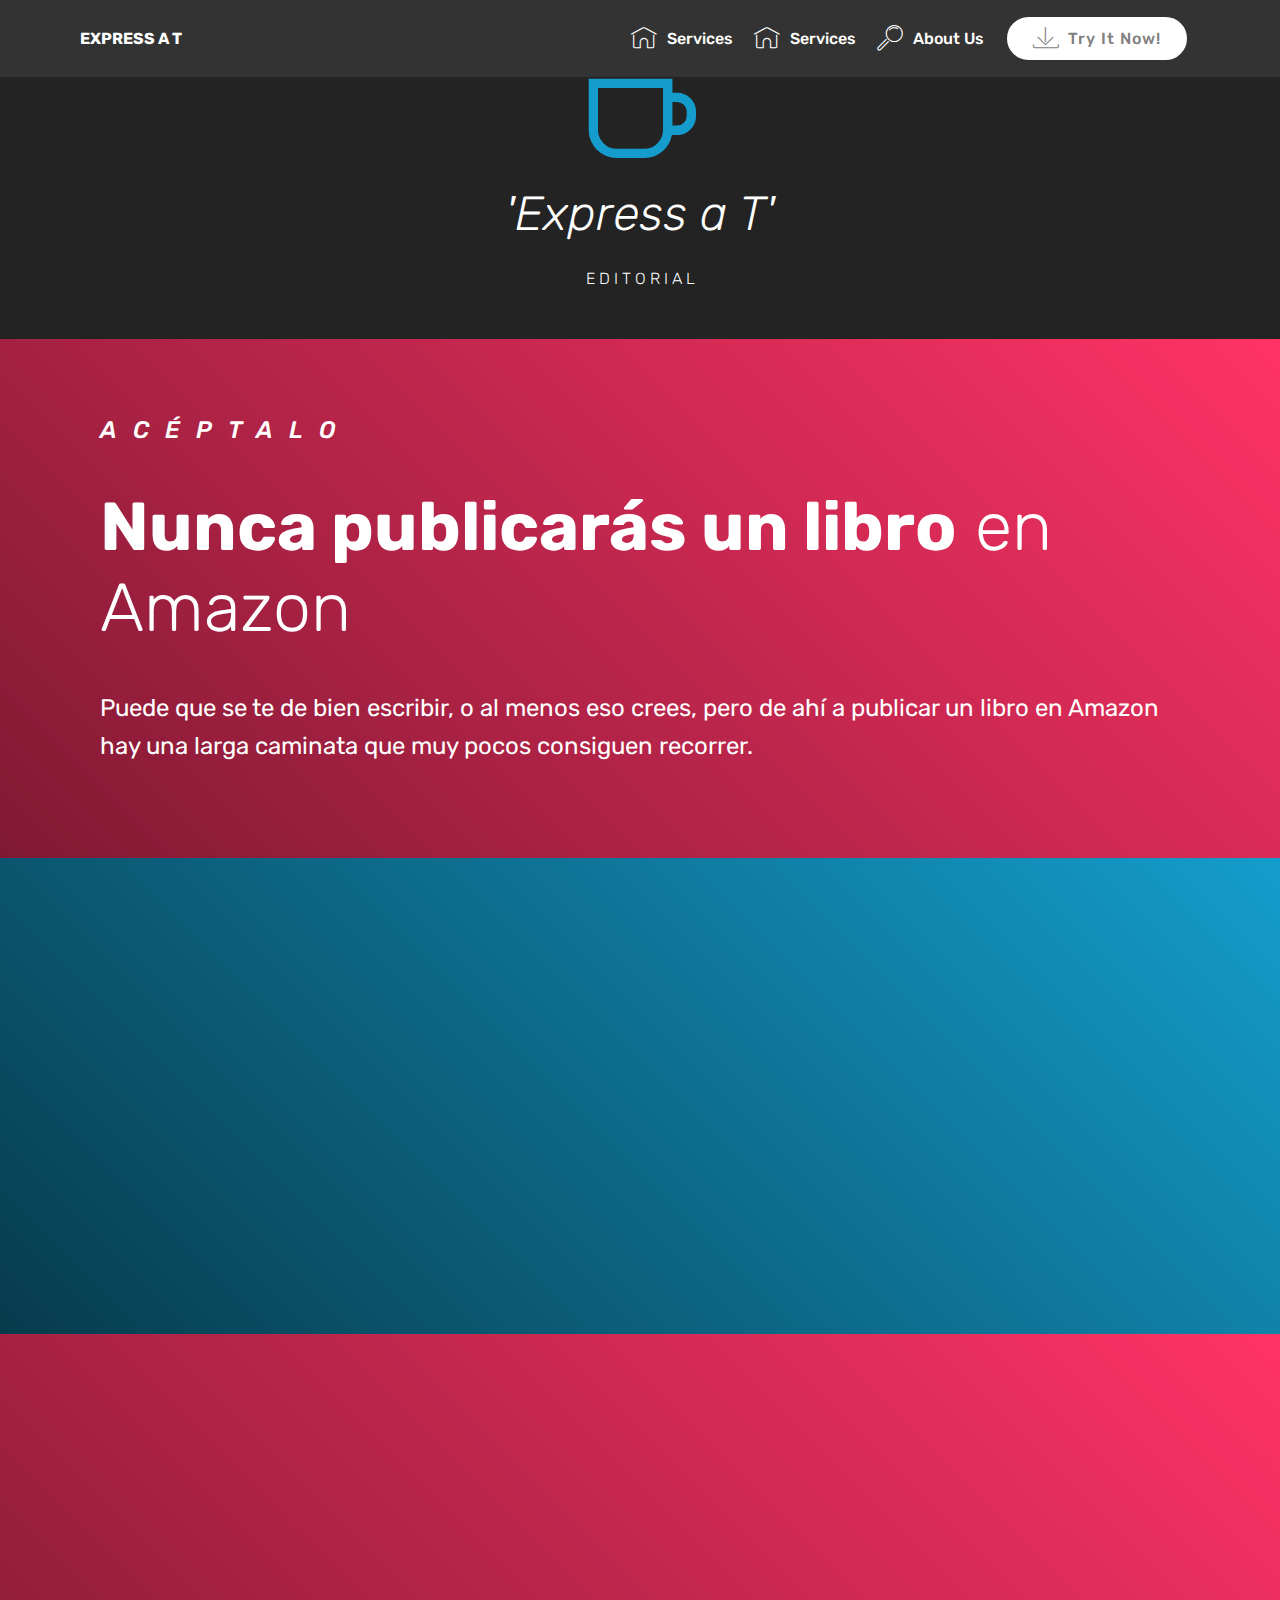
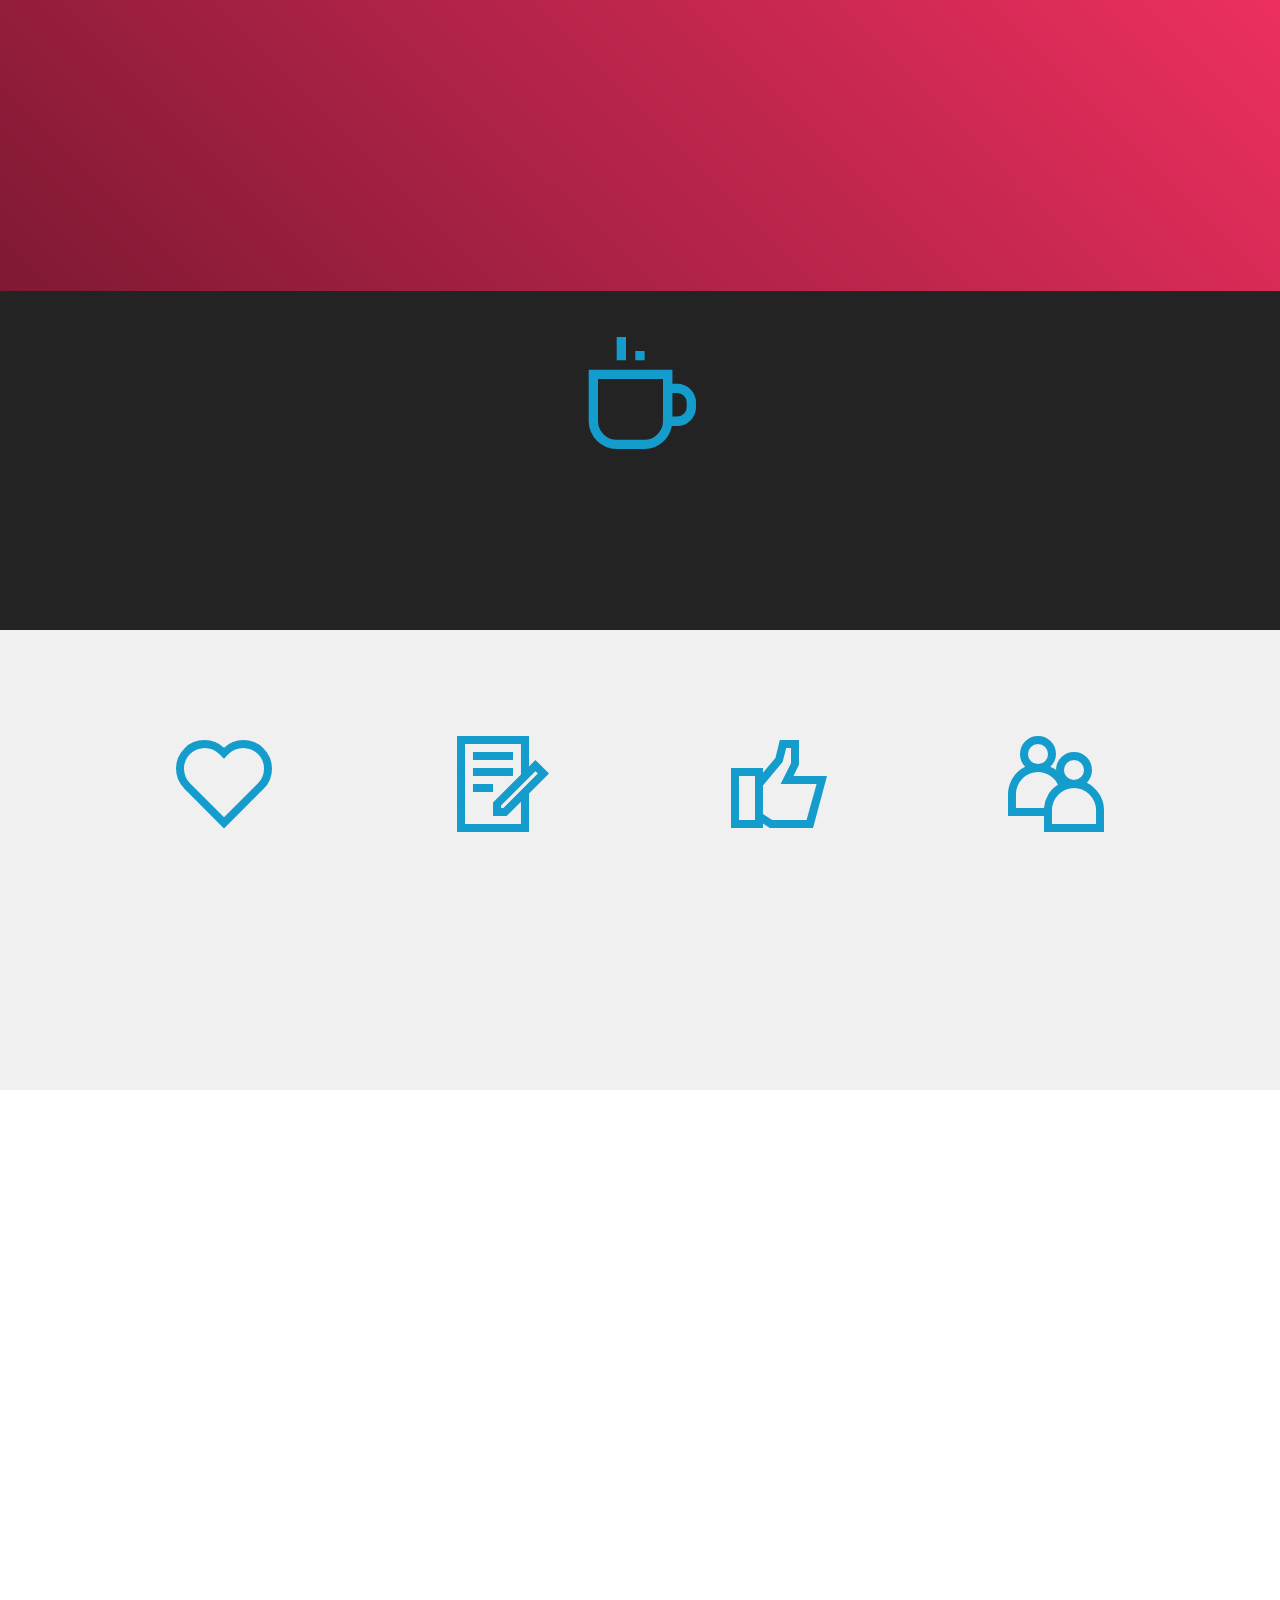
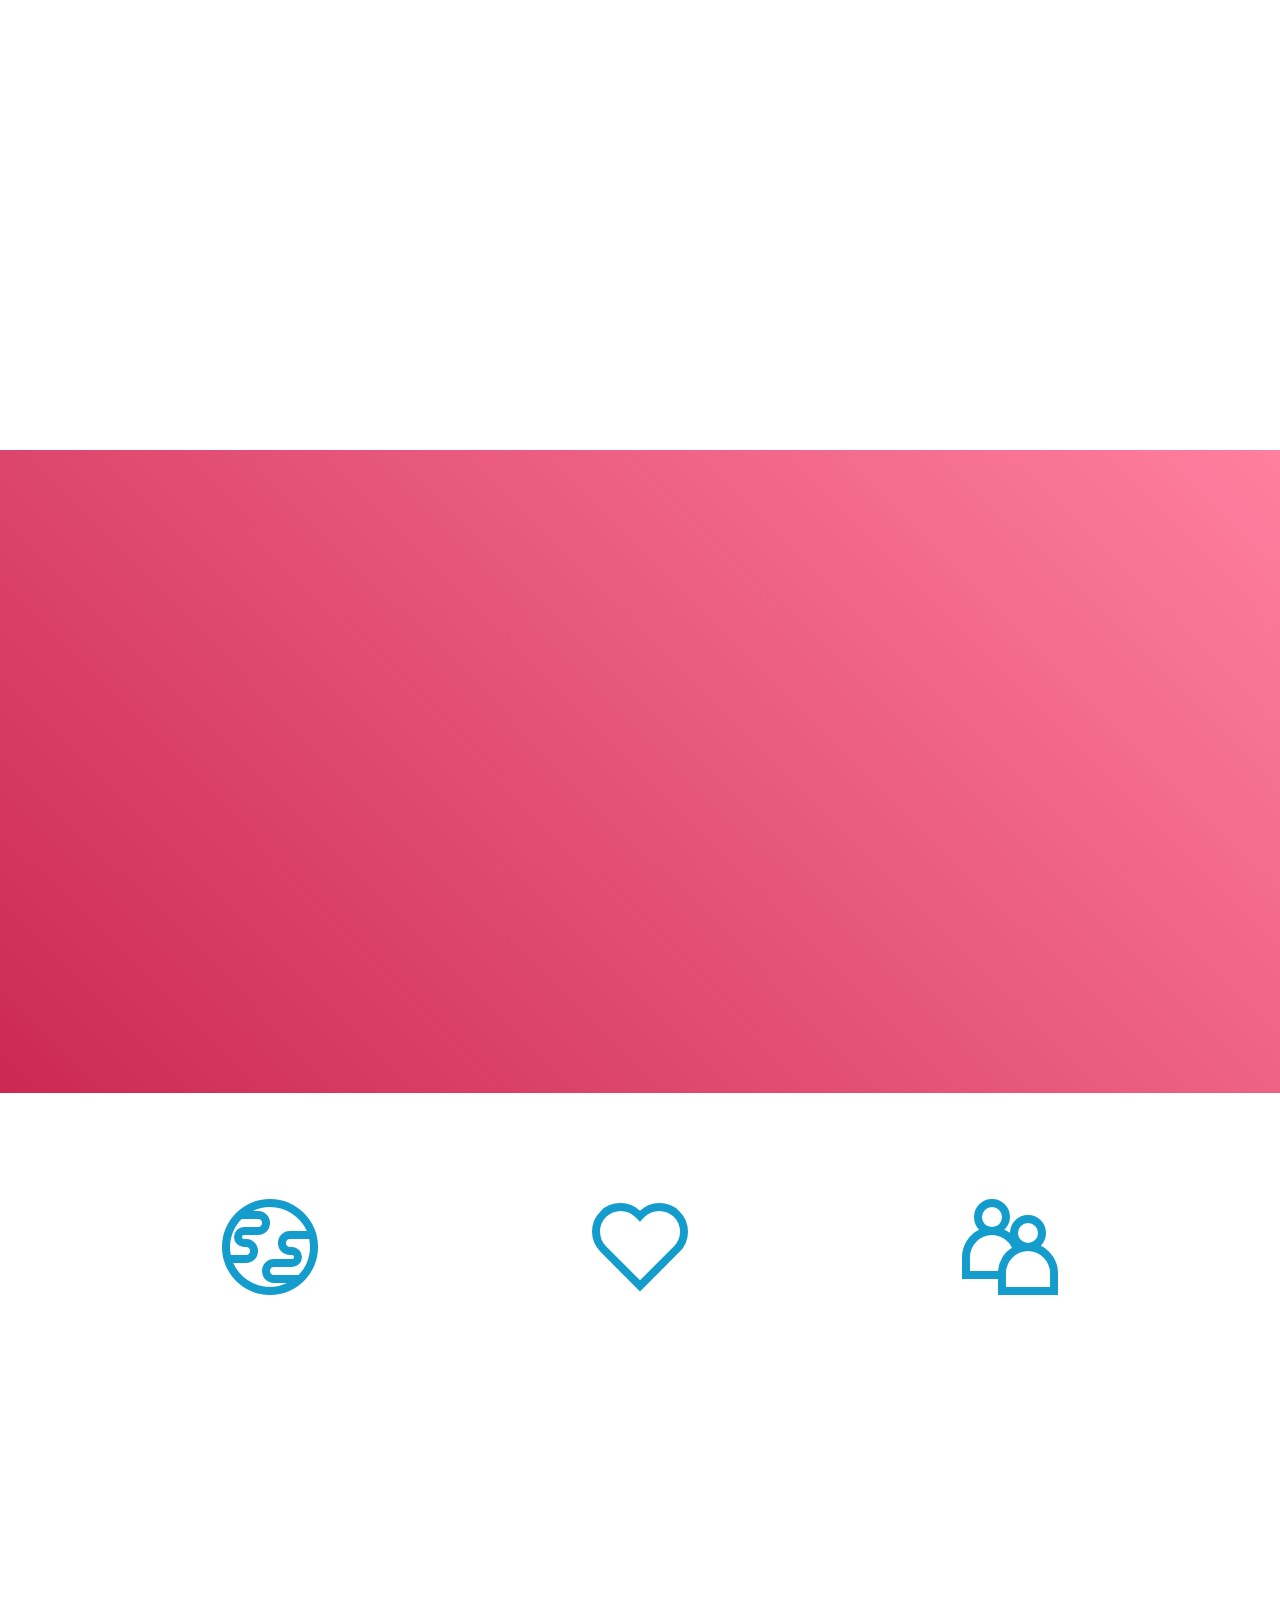
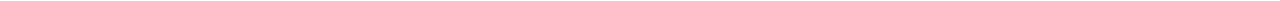
==== express-a-t-editorial.html @ 1449410f "Add files via upload" ====
<!DOCTYPE html>
<html  >
<head>
  <!-- Site made with Mobirise Website Builder v5.2.0, https://mobirise.com -->
  <meta charset="UTF-8">
  <meta http-equiv="X-UA-Compatible" content="IE=edge">
  <meta name="generator" content="Mobirise v5.2.0, mobirise.com">
  <meta name="viewport" content="width=device-width, initial-scale=1, minimum-scale=1">
  <link rel="shortcut icon" href="assets/images/logo5.png" type="image/x-icon">
  <meta name="description" content="Una editorial muy personal.">
  
  
  <title>Home de 'Express a T' </title>
  <link rel="stylesheet" href="assets/web/assets/mobirise-icons/mobirise-icons.css">
  <link rel="stylesheet" href="assets/web/assets/mobirise-icons2/mobirise2.css">
  <link rel="stylesheet" href="assets/bootstrap/css/bootstrap.min.css">
  <link rel="stylesheet" href="assets/bootstrap/css/bootstrap-grid.min.css">
  <link rel="stylesheet" href="assets/bootstrap/css/bootstrap-reboot.min.css">
  <link rel="stylesheet" href="assets/tether/tether.min.css">
  <link rel="stylesheet" href="assets/dropdown/css/style.css">
  <link rel="stylesheet" href="assets/animatecss/animate.min.css">
  <link rel="stylesheet" href="assets/theme/css/style.css">
  <link rel="preload" as="style" href="assets/mobirise/css/mbr-additional.css"><link rel="stylesheet" href="assets/mobirise/css/mbr-additional.css" type="text/css">
  
  
  
  
</head>
<body>
  
  <section class="menu cid-sft6lrGyCK" once="menu" id="menu1-d">

    

    <nav class="navbar navbar-expand beta-menu navbar-dropdown align-items-center navbar-fixed-top navbar-toggleable-sm">
        <button class="navbar-toggler navbar-toggler-right" type="button" data-toggle="collapse" data-target="#navbarSupportedContent" aria-controls="navbarSupportedContent" aria-expanded="false" aria-label="Toggle navigation">
            <div class="hamburger">
                <span></span>
                <span></span>
                <span></span>
                <span></span>
            </div>
        </button>
        <div class="menu-logo">
            <div class="navbar-brand">
                
                <span class="navbar-caption-wrap"><a class="navbar-caption text-white display-4" href="https://mobiri.se">
                        EXPRESS A T&nbsp;</a></span>
            </div>
        </div>
        <div class="collapse navbar-collapse" id="navbarSupportedContent">
            <ul class="navbar-nav nav-dropdown" data-app-modern-menu="true"><li class="nav-item">
                    <a class="nav-link link text-white display-4" href="https://mobiri.se">
                        <span class="mbri-home mbr-iconfont mbr-iconfont-btn"></span>
                        Services
                    </a>
                </li><li class="nav-item"><a class="nav-link link text-white display-4" href="https://mobiri.se">
                        <span class="mbri-home mbr-iconfont mbr-iconfont-btn"></span>
                        Services
                    </a></li>
                <li class="nav-item">
                    <a class="nav-link link text-white display-4" href="https://mobiri.se">
                        <span class="mbri-search mbr-iconfont mbr-iconfont-btn"></span>
                        About Us
                    </a>
                </li></ul>
            <div class="navbar-buttons mbr-section-btn">
                <a class="btn btn-sm btn-primary display-4" href="https://mobiri.se">
                    <span class="mbri-save mbr-iconfont mbr-iconfont-btn "></span>
                    Try It Now!
                </a>
            </div>
        </div>
    </nav>
</section>

<section class="features1 cid-sft3Y1u2d1" id="features1-b">
    
    

    
    <div class="container">
        <div class="media-container-row">

            <div class="card p-3 col-12 col-md-6">
                <div class="card-img pb-3">
                    <span class="mbr-iconfont mobi-mbri-hot-cup mobi-mbri" style="font-size: 112px;"></span>
                </div>
                <div class="card-box">
                    <h4 class="card-title py-3 mbr-fonts-style display-2"><em>'Express a T'</em></h4>
                    <p class="mbr-text mbr-fonts-style display-4">
                        E D I T O R I A L</p>
                </div>
            </div>

            

            

            

        </div>

    </div>

</section>

<section class="header11 cid-sfsYSkXE1v" id="header11-8">

    <!-- Block parameters controls (Blue "Gear" panel) -->
    
    <!-- End block parameters -->

    
    <div class="container align-left">
        <div class="media-container-column mbr-white col-md-12">
            <h3 class="mbr-section-subtitle py-3 mbr-fonts-style display-5">
                ACÉPTALO</h3>
            <h1 class="mbr-section-title py-3 mbr-fonts-style display-1"><strong>Nunca publicarás un libro</strong> en Amazon</h1>
            <p class="mbr-text py-3 mbr-fonts-style display-5">Puede que se te de bien escribir, o al menos eso crees, pero de ahí a publicar un libro en Amazon hay una larga caminata que muy pocos consiguen recorrer.</p>
            
        </div>
    </div>

    
</section>

<section class="header11 cid-sft0cQQr10" id="header11-9">

    <!-- Block parameters controls (Blue "Gear" panel) -->
    
    <!-- End block parameters -->

    
    <div class="container align-left">
        <div class="media-container-column mbr-white col-md-12">
            <h3 class="mbr-section-subtitle py-3 mbr-fonts-style display-5">
                ACÉPTALO</h3>
            <h1 class="mbr-section-title py-3 mbr-fonts-style display-1"><strong>La Autopublicación no existe.</strong></h1>
            <p class="mbr-text py-3 mbr-fonts-style display-5">No sólo basta con escribir un texto coherente con un título sugerente, hay que saber maquetar el texto, hay que diseñar la portada, hay que crear los archivos adecuados, hay que saber publicar el libro y por supuesto, saber cómo promocionarlo.</p>
            
        </div>
    </div>

    
</section>

<section class="header11 cid-sft1tQFsPU" id="header11-a">

    <!-- Block parameters controls (Blue "Gear" panel) -->
    
    <!-- End block parameters -->

    
    <div class="container align-left">
        <div class="media-container-column mbr-white col-md-12">
            <h3 class="mbr-section-subtitle py-3 mbr-fonts-style display-5">
                ACÉPTALO</h3>
            <h1 class="mbr-section-title py-3 mbr-fonts-style display-1"><strong>Y es que nadie sabe hacer 'de todo'.&nbsp;</strong></h1>
            <p class="mbr-text py-3 mbr-fonts-style display-5">Si lo tuyo es escribir......Excepto casos muy contados encontrar a alguien que se le de bien escribir como para crear un libro y que además sepa diseñar una buena portada, hacer la maquetación, publicarlo en Amazon y promocionarlo.</p>
            
        </div>
    </div>

    
</section>

<section class="features1 cid-sft4XDWYbk" id="features1-c">
    
    

    
    <div class="container">
        <div class="media-container-row">

            <div class="card p-3 col-12 col-md-6">
                <div class="card-img pb-3">
                    <span class="mbr-iconfont mobi-mbri-hot-cup mobi-mbri" style="font-size: 112px;"></span>
                </div>
                <div class="card-box">
                    <h4 class="card-title py-3 mbr-fonts-style display-5"><em>'T expressas',</em><div><em>y además publicas.</em></div></h4>
                    <p class="mbr-text mbr-fonts-style display-7">
                        Ayuda a la publicación</p>
                </div>
            </div>

            

            

            

        </div>

    </div>

</section>

<section class="features1 cid-sfs0poTAxF mbr-parallax-background" id="features1-2">
    
    

    <div class="mbr-overlay" style="opacity: 0.9; background-color: rgb(239, 239, 239);">
    </div>
    <div class="container">
        <div class="media-container-row">

            <div class="card p-3 col-12 col-md-6 col-lg-3">
                <div class="card-img pb-3">
                    <span class="mbr-iconfont mobi-mbri-hearth mobi-mbri"></span>
                </div>
                <div class="card-box">
                    <h4 class="card-title py-3 mbr-fonts-style display-5">Portadas</h4>
                    <p class="mbr-text mbr-fonts-style display-7">
                        Diseñamos a medida tu portadas.</p>
                </div>
            </div>

            <div class="card p-3 col-12 col-md-6 col-lg-3">
                <div class="card-img pb-3">
                    <span class="mbr-iconfont mobi-mbri-contact-form mobi-mbri"></span>
                </div>
                <div class="card-box">
                    <h4 class="card-title py-3 mbr-fonts-style display-5">Maquetación</h4>
                    <p class="mbr-text mbr-fonts-style display-7">Organizamos contenidos escritos y visuales.</p>
                </div>
            </div>

            <div class="card p-3 col-12 col-md-6 col-lg-3">
                <div class="card-img pb-3">
                    <span class="mbr-iconfont mobi-mbri-like mobi-mbri"></span>
                </div>
                <div class="card-box">
                    <h4 class="card-title py-3 mbr-fonts-style display-5">Marketing</h4>
                    <p class="mbr-text mbr-fonts-style display-7">Hacemos que se conozca y se vendan libros.</p>
                </div>
            </div>

            <div class="card p-3 col-12 col-md-6 col-lg-3">
                <div class="card-img pb-3">
                    <span class="mbr-iconfont mobi-mbri-users mobi-mbri"></span>
                </div>
                <div class="card-box">
                    <h4 class="card-title py-3 mbr-fonts-style display-5">
                        Co-escritura</h4>
                    <p class="mbr-text mbr-fonts-style display-7">Ponemos de acuerdo a escritores y a sus contenidos.
                    </p>
                </div>
            </div>

        </div>

    </div>

</section>

<section class="cid-sfs39VKQv7" id="image3-4">

    

    <figure class="mbr-figure">
            <div class="image-block" style="width: 85%;">
                <img src="assets/images/mbr-1776x1332.jpg" width="1400" alt="Mobirise">
                
            </div>
    </figure>
</section>

<section class="header11 cid-sfs3Cd5Pfk" id="header11-5">

    <!-- Block parameters controls (Blue "Gear" panel) -->
    
    <!-- End block parameters -->

    
    <div class="container align-left">
        <div class="media-container-column mbr-white col-md-12">
            <h3 class="mbr-section-subtitle py-3 mbr-fonts-style display-5">¿QUIERES EXPRESARTE?</h3>
            <h1 class="mbr-section-title py-3 mbr-fonts-style display-1"><strong>Tres tazas</strong> de 'Express a T'</h1>
            <p class="mbr-text py-3 mbr-fonts-style display-5">El nombre de nuestra editorial tiene tres acepciones. <br><br>[1] <strong>Exprésate:</strong>&nbsp;Cuenta tus experiencias,&nbsp; <br>[2] Servicio&nbsp;<strong>Exprés o Rápido,</strong>&nbsp; <br>[3] <strong>Cafés expresos</strong>, uno para ti y otro para nosotros.&nbsp;</p>
            
        </div>
    </div>

    
</section>

<section class="features1 cid-sfsWxaORpI" id="features1-7">
    
    

    
    <div class="container">
        <div class="media-container-row">

            <div class="card p-3 col-12 col-md-6 col-lg-4">
                <div class="card-img pb-3">
                    <span class="mbr-iconfont mobi-mbri-globe mobi-mbri"></span>
                </div>
                <div class="card-box">
                    <h4 class="card-title py-3 mbr-fonts-style display-5">
                        Qué es 'Express a T'</h4>
                    <p class="mbr-text mbr-fonts-style display-7">Es una Editorial muy particular.</p>
                </div>
            </div>

            <div class="card p-3 col-12 col-md-6 col-lg-4">
                <div class="card-img pb-3">
                    <span class="mbr-iconfont mobi-mbri-hearth mobi-mbri"></span>
                </div>
                <div class="card-box">
                    <h4 class="card-title py-3 mbr-fonts-style display-5">Nuestros servicios</h4>
                    <p class="mbr-text mbr-fonts-style display-7">Diseño de portadas, maquetación, publicación online, marketing.</p>
                </div>
            </div>

            <div class="card p-3 col-12 col-md-6 col-lg-4">
                <div class="card-img pb-3">
                    <span class="mbr-iconfont mobi-mbri-users mobi-mbri"></span>
                </div>
                <div class="card-box">
                    <h4 class="card-title py-3 mbr-fonts-style display-5">
                        Quienes somos</h4>
                    <p class="mbr-text mbr-fonts-style display-7">
                        Un grupo de mentes inquietas en una joint-venture</p>
                </div>
            </div>

            

        </div>

    </div>

</section><section style="background-color: #fff; font-family: -apple-system, BlinkMacSystemFont, 'Segoe UI', 'Roboto', 'Helvetica Neue', Arial, sans-serif; color:#aaa; font-size:12px; padding: 0; align-items: center; display: flex;"><a href="https://mobirise.site/c" style="flex: 1 1; height: 3rem; padding-left: 1rem;"></a><p style="flex: 0 0 auto; margin:0; padding-right:1rem;">Mobirise web page builder - <a href="https://mobirise.site/o" style="color:#aaa;">Go here</a></p></section><script src="assets/web/assets/jquery/jquery.min.js"></script>  <script src="assets/popper/popper.min.js"></script>  <script src="assets/bootstrap/js/bootstrap.min.js"></script>  <script src="assets/tether/tether.min.js"></script>  <script src="assets/smoothscroll/smooth-scroll.js"></script>  <script src="assets/dropdown/js/nav-dropdown.js"></script>  <script src="assets/dropdown/js/navbar-dropdown.js"></script>  <script src="assets/touchswipe/jquery.touch-swipe.min.js"></script>  <script src="assets/viewportchecker/jquery.viewportchecker.js"></script>  <script src="assets/parallax/jarallax.min.js"></script>  <script src="assets/theme/js/script.js"></script>  
  
  
  <input name="animation" type="hidden">
  </body>
</html>
---- assets/web/assets/mobirise-icons/mobirise-icons.css ----
@font-face {
  font-family: 'MobiriseIcons';
  src:  url('mobirise-icons.eot?spat4u');
  src:  url('mobirise-icons.eot?spat4u#iefix') format('embedded-opentype'),
    url('mobirise-icons.ttf?spat4u') format('truetype'),
    url('mobirise-icons.woff?spat4u') format('woff'),
    url('mobirise-icons.svg?spat4u#MobiriseIcons') format('svg');
  font-weight: normal;
  font-style: normal;
  font-display: swap;
}

[class^="mbri-"], [class*=" mbri-"] {
  /* use !important to prevent issues with browser extensions that change fonts */
  font-family: MobiriseIcons !important;
  speak: none;
  font-style: normal;
  font-weight: normal;
  font-variant: normal;
  text-transform: none;
  line-height: 1;

  /* Better Font Rendering =========== */
  -webkit-font-smoothing: antialiased;
  -moz-osx-font-smoothing: grayscale;
}

.mbri-add-submenu:before {
  content: "\e900";
}
.mbri-alert:before {
  content: "\e901";
}
.mbri-align-center:before {
  content: "\e902";
}
.mbri-align-justify:before {
  content: "\e903";
}
.mbri-align-left:before {
  content: "\e904";
}
.mbri-align-right:before {
  content: "\e905";
}
.mbri-android:before {
  content: "\e906";
}
.mbri-apple:before {
  content: "\e907";
}
.mbri-arrow-down:before {
  content: "\e908";
}
.mbri-arrow-next:before {
  content: "\e909";
}
.mbri-arrow-prev:before {
  content: "\e90a";
}
.mbri-arrow-up:before {
  content: "\e90b";
}
.mbri-bold:before {
  content: "\e90c";
}
.mbri-bookmark:before {
  content: "\e90d";
}
.mbri-bootstrap:before {
  content: "\e90e";
}
.mbri-briefcase:before {
  content: "\e90f";
}
.mbri-browse:before {
  content: "\e910";
}
.mbri-bulleted-list:before {
  content: "\e911";
}
.mbri-calendar:before {
  content: "\e912";
}
.mbri-camera:before {
  content: "\e913";
}
.mbri-cart-add:before {
  content: "\e914";
}
.mbri-cart-full:before {
  content: "\e915";
}
.mbri-cash:before {
  content: "\e916";
}
.mbri-change-style:before {
  content: "\e917";
}
.mbri-chat:before {
  content: "\e918";
}
.mbri-clock:before {
  content: "\e919";
}
.mbri-close:before {
  content: "\e91a";
}
.mbri-cloud:before {
  content: "\e91b";
}
.mbri-code:before {
  content: "\e91c";
}
.mbri-contact-form:before {
  content: "\e91d";
}
.mbri-credit-card:before {
  content: "\e91e";
}
.mbri-cursor-click:before {
  content: "\e91f";
}
.mbri-cust-feedback:before {
  content: "\e920";
}
.mbri-database:before {
  content: "\e921";
}
.mbri-delivery:before {
  content: "\e922";
}
.mbri-desktop:before {
  content: "\e923";
}
.mbri-devices:before {
  content: "\e924";
}
.mbri-down:before {
  content: "\e925";
}
.mbri-download:before {
  content: "\e989";
}
.mbri-drag-n-drop:before {
  content: "\e927";
}
.mbri-drag-n-drop2:before {
  content: "\e928";
}
.mbri-edit:before {
  content: "\e929";
}
.mbri-edit2:before {
  content: "\e92a";
}
.mbri-error:before {
  content: "\e92b";
}
.mbri-extension:before {
  content: "\e92c";
}
.mbri-features:before {
  content: "\e92d";
}
.mbri-file:before {
  content: "\e92e";
}
.mbri-flag:before {
  content: "\e92f";
}
.mbri-folder:before {
  content: "\e930";
}
.mbri-gift:before {
  content: "\e931";
}
.mbri-github:before {
  content: "\e932";
}
.mbri-globe:before {
  content: "\e933";
}
.mbri-globe-2:before {
  content: "\e934";
}
.mbri-growing-chart:before {
  content: "\e935";
}
.mbri-hearth:before {
  content: "\e936";
}
.mbri-help:before {
  content: "\e937";
}
.mbri-home:before {
  content: "\e938";
}
.mbri-hot-cup:before {
  content: "\e939";
}
.mbri-idea:before {
  content: "\e93a";
}
.mbri-image-gallery:before {
  content: "\e93b";
}
.mbri-image-slider:before {
  content: "\e93c";
}
.mbri-info:before {
  content: "\e93d";
}
.mbri-italic:before {
  content: "\e93e";
}
.mbri-key:before {
  content: "\e93f";
}
.mbri-laptop:before {
  content: "\e940";
}
.mbri-layers:before {
  content: "\e941";
}
.mbri-left-right:before {
  content: "\e942";
}
.mbri-left:before {
  content: "\e943";
}
.mbri-letter:before {
  content: "\e944";
}
.mbri-like:before {
  content: "\e945";
}
.mbri-link:before {
  content: "\e946";
}
.mbri-lock:before {
  content: "\e947";
}
.mbri-login:before {
  content: "\e948";
}
.mbri-logout:before {
  content: "\e949";
}
.mbri-magic-stick:before {
  content: "\e94a";
}
.mbri-map-pin:before {
  content: "\e94b";
}
.mbri-menu:before {
  content: "\e94c";
}
.mbri-mobile:before {
  content: "\e94d";
}
.mbri-mobile2:before {
  content: "\e94e";
}
.mbri-mobirise:before {
  content: "\e94f";
}
.mbri-more-horizontal:before {
  content: "\e950";
}
.mbri-more-vertical:before {
  content: "\e951";
}
.mbri-music:before {
  content: "\e952";
}
.mbri-new-file:before {
  content: "\e953";
}
.mbri-numbered-list:before {
  content: "\e954";
}
.mbri-opened-folder:before {
  content: "\e955";
}
.mbri-pages:before {
  content: "\e956";
}
.mbri-paper-plane:before {
  content: "\e957";
}
.mbri-paperclip:before {
  content: "\e958";
}
.mbri-photo:before {
  content: "\e959";
}
.mbri-photos:before {
  content: "\e95a";
}
.mbri-pin:before {
  content: "\e95b";
}
.mbri-play:before {
  content: "\e95c";
}
.mbri-plus:before {
  content: "\e95d";
}
.mbri-preview:before {
  content: "\e95e";
}
.mbri-print:before {
  content: "\e95f";
}
.mbri-protect:before {
  content: "\e960";
}
.mbri-question:before {
  content: "\e961";
}
.mbri-quote-left:before {
  content: "\e962";
}
.mbri-quote-right:before {
  content: "\e963";
}
.mbri-refresh:before {
  content: "\e964";
}
.mbri-responsive:before {
  content: "\e965";
}
.mbri-right:before {
  content: "\e966";
}
.mbri-rocket:before {
  content: "\e967";
}
.mbri-sad-face:before {
  content: "\e968";
}
.mbri-sale:before {
  content: "\e969";
}
.mbri-save:before {
  content: "\e96a";
}
.mbri-search:before {
  content: "\e96b";
}
.mbri-setting:before {
  content: "\e96c";
}
.mbri-setting2:before {
  content: "\e96d";
}
.mbri-setting3:before {
  content: "\e96e";
}
.mbri-share:before {
  content: "\e96f";
}
.mbri-shopping-bag:before {
  content: "\e970";
}
.mbri-shopping-basket:before {
  content: "\e971";
}
.mbri-shopping-cart:before {
  content: "\e972";
}
.mbri-sites:before {
  content: "\e973";
}
.mbri-smile-face:before {
  content: "\e974";
}
.mbri-speed:before {
  content: "\e975";
}
.mbri-star:before {
  content: "\e976";
}
.mbri-success:before {
  content: "\e977";
}
.mbri-sun:before {
  content: "\e978";
}
.mbri-sun2:before {
  content: "\e979";
}
.mbri-tablet:before {
  content: "\e97a";
}
.mbri-tablet-vertical:before {
  content: "\e97b";
}
.mbri-target:before {
  content: "\e97c";
}
.mbri-timer:before {
  content: "\e97d";
}
.mbri-to-ftp:before {
  content: "\e97e";
}
.mbri-to-local-drive:before {
  content: "\e97f";
}
.mbri-touch-swipe:before {
  content: "\e980";
}
.mbri-touch:before {
  content: "\e981";
}
.mbri-trash:before {
  content: "\e982";
}
.mbri-underline:before {
  content: "\e983";
}
.mbri-unlink:before {
  content: "\e984";
}
.mbri-unlock:before {
  content: "\e985";
}
.mbri-up-down:before {
  content: "\e986";
}
.mbri-up:before {
  content: "\e987";
}
.mbri-update:before {
  content: "\e988";
}
.mbri-upload:before {
 content: "\e926"; 
}
.mbri-user:before {
  content: "\e98a";
}
.mbri-user2:before {
  content: "\e98b";
}
.mbri-users:before {
  content: "\e98c";
}
.mbri-video:before {
  content: "\e98d";
}
.mbri-video-play:before {
  content: "\e98e";
}
.mbri-watch:before {
  content: "\e98f";
}
.mbri-website-theme:before {
  content: "\e990";
}
.mbri-wifi:before {
  content: "\e991";
}
.mbri-windows:before {
  content: "\e992";
}
.mbri-zoom-out:before {
  content: "\e993";
}
.mbri-redo:before {
  content: "\e994";
}
.mbri-undo:before {
  content: "\e995";
}
---- assets/web/assets/mobirise-icons2/mobirise2.css ----
@font-face {
  font-family: 'Moririse2';
  font-display: swap;
  src:  url('mobirise2.eot?f2bix4');
  src:  url('mobirise2.eot?f2bix4#iefix') format('embedded-opentype'),
    url('mobirise2.ttf?f2bix4') format('truetype'),
    url('mobirise2.woff?f2bix4') format('woff'),
    url('mobirise2.svg?f2bix4#mobirise2') format('svg');
  font-weight: normal;
  font-style: normal;
}

[class^="mobi-"], [class*=" mobi-"] {
  /* use !important to prevent issues with browser extensions that change fonts */
  font-family: 'Moririse2' !important;
  speak: none;
  font-style: normal;
  font-weight: normal;
  font-variant: normal;
  text-transform: none;
  line-height: 1;

  /* Better Font Rendering =========== */
  -webkit-font-smoothing: antialiased;
  -moz-osx-font-smoothing: grayscale;
}

.mobi-mbri-add-submenu:before {
  content: "\e900";
}
.mobi-mbri-alert:before {
  content: "\e901";
}
.mobi-mbri-align-center:before {
  content: "\e902";
}
.mobi-mbri-align-justify:before {
  content: "\e903";
}
.mobi-mbri-align-left:before {
  content: "\e904";
}
.mobi-mbri-align-right:before {
  content: "\e905";
}
.mobi-mbri-android:before {
  content: "\e906";
}
.mobi-mbri-apple:before {
  content: "\e907";
}
.mobi-mbri-arrow-down:before {
  content: "\e908";
}
.mobi-mbri-arrow-next:before {
  content: "\e909";
}
.mobi-mbri-arrow-prev:before {
  content: "\e90a";
}
.mobi-mbri-arrow-up:before {
  content: "\e90b";
}
.mobi-mbri-bold:before {
  content: "\e90c";
}
.mobi-mbri-bookmark:before {
  content: "\e90d";
}
.mobi-mbri-bootstrap:before {
  content: "\e90e";
}
.mobi-mbri-briefcase:before {
  content: "\e90f";
}
.mobi-mbri-browse:before {
  content: "\e910";
}
.mobi-mbri-bulleted-list:before {
  content: "\e911";
}
.mobi-mbri-calendar:before {
  content: "\e912";
}
.mobi-mbri-camera:before {
  content: "\e913";
}
.mobi-mbri-cart-add:before {
  content: "\e914";
}
.mobi-mbri-cart-full:before {
  content: "\e915";
}
.mobi-mbri-cash:before {
  content: "\e916";
}
.mobi-mbri-change-style:before {
  content: "\e917";
}
.mobi-mbri-chat:before {
  content: "\e918";
}
.mobi-mbri-clock:before {
  content: "\e919";
}
.mobi-mbri-close:before {
  content: "\e91a";
}
.mobi-mbri-cloud:before {
  content: "\e91b";
}
.mobi-mbri-code:before {
  content: "\e91c";
}
.mobi-mbri-contact-form:before {
  content: "\e91d";
}
.mobi-mbri-credit-card:before {
  content: "\e91e";
}
.mobi-mbri-cursor-click:before {
  content: "\e91f";
}
.mobi-mbri-cust-feedback:before {
  content: "\e920";
}
.mobi-mbri-database:before {
  content: "\e921";
}
.mobi-mbri-delivery:before {
  content: "\e922";
}
.mobi-mbri-desktop:before {
  content: "\e923";
}
.mobi-mbri-devices:before {
  content: "\e924";
}
.mobi-mbri-down:before {
  content: "\e925";
}
.mobi-mbri-download-2:before {
  content: "\e926";
}
.mobi-mbri-download:before {
  content: "\e927";
}
.mobi-mbri-drag-n-drop-2:before {
  content: "\e928";
}
.mobi-mbri-drag-n-drop:before {
  content: "\e929";
}
.mobi-mbri-edit-2:before {
  content: "\e92a";
}
.mobi-mbri-edit:before {
  content: "\e92b";
}
.mobi-mbri-error:before {
  content: "\e92c";
}
.mobi-mbri-extension:before {
  content: "\e92d";
}
.mobi-mbri-features:before {
  content: "\e92e";
}
.mobi-mbri-file:before {
  content: "\e92f";
}
.mobi-mbri-flag:before {
  content: "\e930";
}
.mobi-mbri-folder:before {
  content: "\e931";
}
.mobi-mbri-gift:before {
  content: "\e932";
}
.mobi-mbri-github:before {
  content: "\e933";
}
.mobi-mbri-globe-2:before {
  content: "\e934";
}
.mobi-mbri-globe:before {
  content: "\e935";
}
.mobi-mbri-growing-chart:before {
  content: "\e936";
}
.mobi-mbri-hearth:before {
  content: "\e937";
}
.mobi-mbri-help:before {
  content: "\e938";
}
.mobi-mbri-home:before {
  content: "\e939";
}
.mobi-mbri-hot-cup:before {
  content: "\e93a";
}
.mobi-mbri-idea:before {
  content: "\e93b";
}
.mobi-mbri-image-gallery:before {
  content: "\e93c";
}
.mobi-mbri-image-slider:before {
  content: "\e93d";
}
.mobi-mbri-info:before {
  content: "\e93e";
}
.mobi-mbri-italic:before {
  content: "\e93f";
}
.mobi-mbri-key:before {
  content: "\e940";
}
.mobi-mbri-laptop:before {
  content: "\e941";
}
.mobi-mbri-layers:before {
  content: "\e942";
}
.mobi-mbri-left-right:before {
  content: "\e943";
}
.mobi-mbri-left:before {
  content: "\e944";
}
.mobi-mbri-letter:before {
  content: "\e945";
}
.mobi-mbri-like:before {
  content: "\e946";
}
.mobi-mbri-link:before {
  content: "\e947";
}
.mobi-mbri-lock:before {
  content: "\e948";
}
.mobi-mbri-login:before {
  content: "\e949";
}
.mobi-mbri-logout:before {
  content: "\e94a";
}
.mobi-mbri-magic-stick:before {
  content: "\e94b";
}
.mobi-mbri-map-pin:before {
  content: "\e94c";
}
.mobi-mbri-menu:before {
  content: "\e94d";
}
.mobi-mbri-mobile-2:before {
  content: "\e94e";
}
.mobi-mbri-mobile-horizontal:before {
  content: "\e94f";
}
.mobi-mbri-mobile:before {
  content: "\e950";
}
.mobi-mbri-mobirise:before {
  content: "\e951";
}
.mobi-mbri-more-horizontal:before {
  content: "\e952";
}
.mobi-mbri-more-vertical:before {
  content: "\e953";
}
.mobi-mbri-music:before {
  content: "\e954";
}
.mobi-mbri-new-file:before {
  content: "\e955";
}
.mobi-mbri-numbered-list:before {
  content: "\e956";
}
.mobi-mbri-opened-folder:before {
  content: "\e957";
}
.mobi-mbri-pages:before {
  content: "\e958";
}
.mobi-mbri-paper-plane:before {
  content: "\e959";
}
.mobi-mbri-paperclip:before {
  content: "\e95a";
}
.mobi-mbri-phone:before {
  content: "\e95b";
}
.mobi-mbri-photo:before {
  content: "\e95c";
}
.mobi-mbri-photos:before {
  content: "\e95d";
}
.mobi-mbri-pin:before {
  content: "\e95e";
}
.mobi-mbri-play:before {
  content: "\e95f";
}
.mobi-mbri-plus:before {
  content: "\e960";
}
.mobi-mbri-preview:before {
  content: "\e961";
}
.mobi-mbri-print:before {
  content: "\e962";
}
.mobi-mbri-protect:before {
  content: "\e963";
}
.mobi-mbri-question:before {
  content: "\e964";
}
.mobi-mbri-quote-left:before {
  content: "\e965";
}
.mobi-mbri-quote-right:before {
  content: "\e966";
}
.mobi-mbri-redo:before {
  content: "\e967";
}
.mobi-mbri-refresh:before {
  content: "\e968";
}
.mobi-mbri-responsive-2:before {
  content: "\e969";
}
.mobi-mbri-responsive:before {
  content: "\e96a";
}
.mobi-mbri-right:before {
  content: "\e96b";
}
.mobi-mbri-rocket:before {
  content: "\e96c";
}
.mobi-mbri-sad-face:before {
  content: "\e96d";
}
.mobi-mbri-sale:before {
  content: "\e96e";
}
.mobi-mbri-save:before {
  content: "\e96f";
}
.mobi-mbri-search:before {
  content: "\e970";
}
.mobi-mbri-setting-2:before {
  content: "\e971";
}
.mobi-mbri-setting-3:before {
  content: "\e972";
}
.mobi-mbri-setting:before {
  content: "\e973";
}
.mobi-mbri-share:before {
  content: "\e974";
}
.mobi-mbri-shopping-bag:before {
  content: "\e975";
}
.mobi-mbri-shopping-basket:before {
  content: "\e976";
}
.mobi-mbri-shopping-cart:before {
  content: "\e977";
}
.mobi-mbri-sites:before {
  content: "\e978";
}
.mobi-mbri-smile-face:before {
  content: "\e979";
}
.mobi-mbri-speed:before {
  content: "\e97a";
}
.mobi-mbri-star:before {
  content: "\e97b";
}
.mobi-mbri-success:before {
  content: "\e97c";
}
.mobi-mbri-sun:before {
  content: "\e97d";
}
.mobi-mbri-sun2:before {
  content: "\e97e";
}
.mobi-mbri-tablet-vertical:before {
  content: "\e97f";
}
.mobi-mbri-tablet:before {
  content: "\e980";
}
.mobi-mbri-target:before {
  content: "\e981";
}
.mobi-mbri-timer:before {
  content: "\e982";
}
.mobi-mbri-to-ftp:before {
  content: "\e983";
}
.mobi-mbri-to-local-drive:before {
  content: "\e984";
}
.mobi-mbri-touch-swipe:before {
  content: "\e985";
}
.mobi-mbri-touch:before {
  content: "\e986";
}
.mobi-mbri-trash:before {
  content: "\e987";
}
.mobi-mbri-underline:before {
  content: "\e988";
}
.mobi-mbri-undo:before {
  content: "\e989";
}
.mobi-mbri-unlink:before {
  content: "\e98a";
}
.mobi-mbri-unlock:before {
  content: "\e98b";
}
.mobi-mbri-up-down:before {
  content: "\e98c";
}
.mobi-mbri-up:before {
  content: "\e98d";
}
.mobi-mbri-update:before {
  content: "\e98e";
}
.mobi-mbri-upload-2:before {
  content: "\e98f";
}
.mobi-mbri-upload:before {
  content: "\e990";
}
.mobi-mbri-user-2:before {
  content: "\e991";
}
.mobi-mbri-user:before {
  content: "\e992";
}
.mobi-mbri-users:before {
  content: "\e993";
}
.mobi-mbri-video-play:before {
  content: "\e994";
}
.mobi-mbri-video:before {
  content: "\e995";
}
.mobi-mbri-watch:before {
  content: "\e996";
}
.mobi-mbri-website-theme-2:before {
  content: "\e997";
}
.mobi-mbri-website-theme:before {
  content: "\e998";
}
.mobi-mbri-wifi:before {
  content: "\e999";
}
.mobi-mbri-windows:before {
  content: "\e99a";
}
.mobi-mbri-zoom-in:before {
  content: "\e99b";
}
.mobi-mbri-zoom-out:before {
  content: "\e99c";
}
---- assets/dropdown/css/style.css ----
.navbar-dropdown {
  left: 0;
  padding: 0;
  position: absolute;
  right: 0;
  top: 0;
  transition: all 0.45s ease;
  z-index: 1030;
  background: #282828; }
  .navbar-dropdown .navbar-logo {
    margin-right: 0.8rem;
    transition: margin 0.3s ease-in-out;
    vertical-align: middle; }
    .navbar-dropdown .navbar-logo img {
      height: 3.125rem;
      transition: all 0.3s ease-in-out; }
    .navbar-dropdown .navbar-logo.mbr-iconfont {
      font-size: 3.125rem;
      line-height: 3.125rem; }
  .navbar-dropdown .navbar-caption {
    font-weight: 700;
    white-space: normal;
    vertical-align: -4px;
    line-height: 3.125rem !important; }
    .navbar-dropdown .navbar-caption, .navbar-dropdown .navbar-caption:hover {
      color: inherit;
      text-decoration: none; }
  .navbar-dropdown .mbr-iconfont + .navbar-caption {
    vertical-align: -1px; }
  .navbar-dropdown.navbar-fixed-top {
    position: fixed; }
  .navbar-dropdown .navbar-brand span {
    vertical-align: -4px; }
  .navbar-dropdown.bg-color.transparent {
    background: none; }
  .navbar-dropdown.navbar-short .navbar-brand {
    padding: 0.625rem 0; }
    .navbar-dropdown.navbar-short .navbar-brand span {
      vertical-align: -1px; }
  .navbar-dropdown.navbar-short .navbar-caption {
    line-height: 2.375rem !important;
    vertical-align: -2px; }
  .navbar-dropdown.navbar-short .navbar-logo {
    margin-right: 0.5rem; }
    .navbar-dropdown.navbar-short .navbar-logo img {
      height: 2.375rem; }
    .navbar-dropdown.navbar-short .navbar-logo.mbr-iconfont {
      font-size: 2.375rem;
      line-height: 2.375rem; }
  .navbar-dropdown.navbar-short .mbr-table-cell {
    height: 3.625rem; }
  .navbar-dropdown .navbar-close {
    left: 0.6875rem;
    position: fixed;
    top: 0.75rem;
    z-index: 1000; }
  .navbar-dropdown .hamburger-icon {
    content: "";
    display: inline-block;
    vertical-align: middle;
    width: 16px;
    -webkit-box-shadow: 0 -6px 0 1px #282828,0 0 0 1px #282828,0 6px 0 1px #282828;
    -moz-box-shadow: 0 -6px 0 1px #282828,0 0 0 1px #282828,0 6px 0 1px #282828;
    box-shadow: 0 -6px 0 1px #282828,0 0 0 1px #282828,0 6px 0 1px #282828; }

.dropdown-menu .dropdown-toggle[data-toggle="dropdown-submenu"]::after {
  border-bottom: 0.35em solid transparent;
  border-left: 0.35em solid;
  border-right: 0;
  border-top: 0.35em solid transparent;
  margin-left: 0.3rem; }

.dropdown-menu .dropdown-item:focus {
  outline: 0; }

.nav-dropdown {
  font-size: 0.75rem;
  font-weight: 500;
  height: auto !important; }
  .nav-dropdown .nav-btn {
    padding-left: 1rem; }
  .nav-dropdown .link {
    margin: .667em 1.667em;
    font-weight: 500;
    padding: 0;
    transition: color .2s ease-in-out; }
    .nav-dropdown .link.dropdown-toggle {
      margin-right: 2.583em; }
      .nav-dropdown .link.dropdown-toggle::after {
        margin-left: .25rem;
        border-top: 0.35em solid;
        border-right: 0.35em solid transparent;
        border-left: 0.35em solid transparent;
        border-bottom: 0; }
      .nav-dropdown .link.dropdown-toggle[aria-expanded="true"] {
        margin: 0;
        padding: 0.667em 3.263em  0.667em 1.667em; }
  .nav-dropdown .link::after,
  .nav-dropdown .dropdown-item::after {
    color: inherit; }
  .nav-dropdown .btn {
    font-size: 0.75rem;
    font-weight: 700;
    letter-spacing: 0;
    margin-bottom: 0;
    padding-left: 1.25rem;
    padding-right: 1.25rem; }
  .nav-dropdown .dropdown-menu {
    border-radius: 0;
    border: 0;
    left: 0;
    margin: 0;
    padding-bottom: 1.25rem;
    padding-top: 1.25rem;
    position: relative; }
  .nav-dropdown .dropdown-submenu {
    margin-left: 0.125rem;
    top: 0; }
  .nav-dropdown .dropdown-item {
    font-weight: 500;
    line-height: 2;
    padding: 0.3846em 4.615em 0.3846em 1.5385em;
    position: relative;
    transition: color .2s ease-in-out, background-color .2s ease-in-out; }
    .nav-dropdown .dropdown-item::after {
      margin-top: -0.3077em;
      position: absolute;
      right: 1.1538em;
      top: 50%; }
    .nav-dropdown .dropdown-item:focus, .nav-dropdown .dropdown-item:hover {
      background: none; }

@media (max-width: 767px) {
  .nav-dropdown.navbar-toggleable-sm {
    bottom: 0;
    display: none;
    left: 0;
    overflow-x: hidden;
    position: fixed;
    top: 0;
    transform: translateX(-100%);
    -ms-transform: translateX(-100%);
    -webkit-transform: translateX(-100%);
    width: 18.75rem;
    z-index: 999; } }
.nav-dropdown.navbar-toggleable-xl {
  bottom: 0;
  display: none;
  left: 0;
  overflow-x: hidden;
  position: fixed;
  top: 0;
  transform: translateX(-100%);
  -ms-transform: translateX(-100%);
  -webkit-transform: translateX(-100%);
  width: 18.75rem;
  z-index: 999; }

.nav-dropdown-sm {
  display: block !important;
  overflow-x: hidden;
  overflow: auto;
  padding-top: 3.875rem; }
  .nav-dropdown-sm::after {
    content: "";
    display: block;
    height: 3rem;
    width: 100%; }
  .nav-dropdown-sm.collapse.in ~ .navbar-close {
    display: block !important; }
  .nav-dropdown-sm.collapsing, .nav-dropdown-sm.collapse.in {
    transform: translateX(0);
    -ms-transform: translateX(0);
    -webkit-transform: translateX(0);
    transition: all 0.25s ease-out;
    -webkit-transition: all 0.25s ease-out;
    background: #282828; }
  .nav-dropdown-sm.collapsing[aria-expanded="false"] {
    transform: translateX(-100%);
    -ms-transform: translateX(-100%);
    -webkit-transform: translateX(-100%); }
  .nav-dropdown-sm .nav-item {
    display: block;
    margin-left: 0 !important;
    padding-left: 0; }
  .nav-dropdown-sm .link,
  .nav-dropdown-sm .dropdown-item {
    border-top: 1px dotted rgba(255, 255, 255, 0.1);
    font-size: 0.8125rem;
    line-height: 1.6;
    margin: 0 !important;
    padding: 0.875rem 2.4rem 0.875rem 1.5625rem !important;
    position: relative;
    white-space: normal; }
    .nav-dropdown-sm .link:focus, .nav-dropdown-sm .link:hover,
    .nav-dropdown-sm .dropdown-item:focus,
    .nav-dropdown-sm .dropdown-item:hover {
      background: rgba(0, 0, 0, 0.2) !important;
      color: #c0a375; }
  .nav-dropdown-sm .nav-btn {
    position: relative;
    padding: 1.5625rem 1.5625rem 0 1.5625rem; }
    .nav-dropdown-sm .nav-btn::before {
      border-top: 1px dotted rgba(255, 255, 255, 0.1);
      content: "";
      left: 0;
      position: absolute;
      top: 0;
      width: 100%; }
    .nav-dropdown-sm .nav-btn + .nav-btn {
      padding-top: 0.625rem; }
      .nav-dropdown-sm .nav-btn + .nav-btn::before {
        display: none; }
  .nav-dropdown-sm .btn {
    padding: 0.625rem 0; }
  .nav-dropdown-sm .dropdown-toggle[data-toggle="dropdown-submenu"]::after {
    margin-left: .25rem;
    border-top: 0.35em solid;
    border-right: 0.35em solid transparent;
    border-left: 0.35em solid transparent;
    border-bottom: 0; }
  .nav-dropdown-sm .dropdown-toggle[data-toggle="dropdown-submenu"][aria-expanded="true"]::after {
    border-top: 0;
    border-right: 0.35em solid transparent;
    border-left: 0.35em solid transparent;
    border-bottom: 0.35em solid; }
  .nav-dropdown-sm .dropdown-menu {
    margin: 0;
    padding: 0;
    position: relative;
    top: 0;
    left: 0;
    width: 100%;
    border: 0;
    float: none;
    border-radius: 0;
    background: none; }
  .nav-dropdown-sm .dropdown-submenu {
    left: 100%;
    margin-left: 0.125rem;
    margin-top: -1.25rem;
    top: 0; }

.navbar-toggleable-sm .nav-dropdown .dropdown-menu {
  position: absolute; }

.navbar-toggleable-sm .nav-dropdown .dropdown-submenu {
  left: 100%;
  margin-left: 0.125rem;
  margin-top: -1.25rem;
  top: 0; }

.navbar-toggleable-sm.opened .nav-dropdown .dropdown-menu {
  position: relative; }

.navbar-toggleable-sm.opened .nav-dropdown .dropdown-submenu {
  left: 0;
  margin-left: 00rem;
  margin-top: 0rem;
  top: 0; }

.is-builder .nav-dropdown.collapsing {
  transition: none !important; }

/*# sourceMappingURL=style.css.map */
---- assets/theme/css/style.css ----
/*!
 * Mobirise v4 theme (https://mobirise.com/)
 * Copyright 2017 Mobirise
 */
section {
  background-color: #eeeeee;
}

.form-control:focus {
  box-shadow: none;
}

:focus {
  outline: none;
}

body {
  font-style: normal;
  line-height: 1.5;
}

section,
.container,
.container-fluid {
  position: relative;
  word-wrap: break-word;
}

a.mbr-iconfont:hover {
  text-decoration: none;
}

.article .lead p,
.article .lead ul,
.article .lead ol,
.article .lead pre,
.article .lead blockquote {
  margin-bottom: 0;
}

ul,
ol,
pre,
blockquote {
  margin-bottom: 2.3125rem;
}

pre {
  background: #f4f4f4;
  padding: 10px 24px;
  white-space: pre-wrap;
}

.inactive {
  -webkit-user-select: none;
  -moz-user-select: none;
  -ms-user-select: none;
  user-select: none;
  pointer-events: none;
  -webkit-user-drag: none;
  user-drag: none;
}

.mbr-section__comments .row {
  justify-content: center;
  -webkit-justify-content: center;
}

a {
  font-style: normal;
  font-weight: 400;
  cursor: pointer;
}

a, a:hover {
  text-decoration: none;
}

figure {
  margin-bottom: 0;
}

body {
  color: #232323;
}

h1,
h2,
h3,
h4,
h5,
h6,
.h1,
.h2,
.h3,
.h4,
.h5,
.h6,
.display-1,
.display-2,
.display-3,
.display-4 {
  line-height: 1;
  word-break: break-word;
  word-wrap: break-word;
}

.mbr-section-title {
  font-style: normal;
  line-height: 1.2;
}

.mbr-section-subtitle {
  line-height: 1.3;
}

.mbr-text {
  font-style: normal;
  line-height: 1.6;
}

b,
strong {
  font-weight: bold;
}

blockquote {
  padding: 10px 0 10px 20px;
  position: relative;
  border-left: 2px solid;
  border-color: #ff3366;
}

input:-webkit-autofill, input:-webkit-autofill:hover, input:-webkit-autofill:focus, input:-webkit-autofill:active {
  transition-delay: 9999s;
  transition-property: background-color, color;
}

textarea[type='hidden'] {
  display: none;
}

body {
  position: relative;
}

section {
  background-position: 50% 50%;
  background-repeat: no-repeat;
  background-size: cover;
}

section .mbr-background-video,
section .mbr-background-video-preview {
  position: absolute;
  bottom: 0;
  left: 0;
  right: 0;
  top: 0;
}

.hidden {
  visibility: hidden;
}

.mbr-z-index20 {
  z-index: 20;
}

/*! Base colors */
.mbr-white {
  color: #ffffff;
}

.mbr-black {
  color: #000000;
}

.mbr-bg-white {
  background-color: #ffffff;
}

.mbr-bg-black {
  background-color: #000000;
}

/*! Text-aligns */
.align-left {
  text-align: left;
}

.align-center {
  text-align: center;
}

.align-right {
  text-align: right;
}

@media (max-width: 767px) {
  .align-left,
  .align-center,
  .align-right,
  .mbr-section-btn,
  .mbr-section-title {
    text-align: center;
  }
}

/*! Font-weight  */
.mbr-light {
  font-weight: 300;
}

.mbr-regular {
  font-weight: 400;
}

.mbr-semibold {
  font-weight: 500;
}

.mbr-bold {
  font-weight: 700;
}

/*! Media  */
.media-size-item {
  -moz-flex: 1 1 auto;
  -o-flex: 1 1 auto;
  flex: 1 1 auto;
}

.media-content {
  flex-basis: 100%;
}

.media-container-row {
  display: flex;
  flex-direction: row;
  flex-wrap: wrap;
  justify-content: center;
  align-content: center;
  align-items: start;
}

.media-container-row .media-size-item {
  width: 400px;
}

.media-container-column {
  display: flex;
  flex-direction: column;
  flex-wrap: wrap;
  justify-content: center;
  align-content: center;
  align-items: stretch;
}

.media-container-column > * {
  width: 100%;
}

@media (min-width: 992px) {
  .media-container-row {
    flex-wrap: nowrap;
  }
}

figure {
  overflow: hidden;
}

figure[mbr-media-size] {
  transition: width 0.1s;
}

.mbr-figure img,
.mbr-figure iframe {
  display: block;
  width: 100%;
}

.card {
  background-color: transparent;
  border: none;
}

.card-box {
  width: 100%;
}

.card-img {
  text-align: center;
  flex-shrink: 0;
  -webkit-flex-shrink: 0;
}

.media {
  max-width: 100%;
  margin: 0 auto;
}

.mbr-figure {
  -ms-grid-row-align: center;
  align-self: center;
}

.media-container > div {
  max-width: 100%;
}

.mbr-figure img,
.card-img img {
  width: 100%;
}

@media (max-width: 991px) {
  .media-size-item {
    width: auto !important;
  }
  .media {
    width: auto;
  }
  .mbr-figure {
    width: 100% !important;
  }
}

/*! Buttons */
.btn {
  font-weight: 500;
  border-width: 2px;
  font-style: normal;
  letter-spacing: 1px;
  margin: .4rem .8rem;
  white-space: normal;
  transition: all .3s ease-in-out;
  display: inline-flex;
  align-items: center;
  justify-content: center;
  word-break: break-word;
  -webkit-align-items: center;
  -webkit-justify-content: center;
  display: -webkit-inline-flex;
}

.btn-sm {
  font-weight: 500;
  letter-spacing: 1px;
  transition: all .3s ease-in-out;
}

.btn-md {
  font-weight: 500;
  letter-spacing: 1px;
  margin: .4rem .8rem !important;
  transition: all .3s ease-in-out;
}

.btn-lg {
  font-weight: 500;
  letter-spacing: 1px;
  margin: .4rem .8rem !important;
  transition: all .3s ease-in-out;
}

.mbr-section-btn {
  margin-left: -0.25rem;
  margin-right: -0.25rem;
  font-size: 0;
}

nav .mbr-section-btn {
  margin-left: 0rem;
  margin-right: 0rem;
}

.btn-form {
  border-radius: 0;
}

.btn-form:hover {
  cursor: pointer;
}

/*! Btn icon margin */
.btn .mbr-iconfont,
.btn.btn-sm .mbr-iconfont {
  cursor: pointer;
  margin-right: 0.5rem;
}

.btn.btn-md .mbr-iconfont,
.btn.btn-md .mbr-iconfont {
  margin-right: 0.8rem;
}

.mbr-regular {
  font-weight: 400;
}

.mbr-semibold {
  font-weight: 500;
}

.mbr-bold {
  font-weight: 700;
}

[type='submit'] {
  -webkit-appearance: none;
}

/*! Full-screen */
.mbr-fullscreen .mbr-overlay {
  min-height: 100vh;
}

.mbr-fullscreen {
  display: flex;
  display: -moz-flex;
  display: -ms-flex;
  display: -o-flex;
  align-items: center;
  -webkit-align-items: center;
  min-height: 100vh;
  padding-top: 3rem;
  padding-bottom: 3rem;
}

/*! Map */
.map {
  height: 25rem;
  position: relative;
}

.map iframe {
  width: 100%;
  height: 100%;
}

.mbr-overlay {
  background-color: #000;
  bottom: 0;
  left: 0;
  opacity: .5;
  position: absolute;
  right: 0;
  top: 0;
  z-index: 0;
  pointer-events: none;
}

/* Form */
blockquote {
  font-style: italic;
  padding: 10px 0 10px 20px;
  font-size: 1.09rem;
  position: relative;
  border-width: 3px;
}

.form-control {
  background-color: #f5f5f5;
  box-shadow: none;
  color: #565656;
  line-height: 1.43;
  min-height: 3.5em;
  padding: 1.07em .5em;
}

.form-control, .form-control:focus {
  border: 1px solid #e8e8e8;
}

.form-active .form-control:invalid {
  border-color: red;
}

.form-control-label {
  position: relative;
  cursor: pointer;
  margin-bottom: .357em;
  padding: 0;
}

.alert {
  color: #ffffff;
  border-radius: 0;
  border: 0;
  font-size: .875rem;
  line-height: 1.5;
  margin-bottom: 1.875rem;
  padding: 1.25rem;
  position: relative;
}

.alert.alert-form::after {
  background-color: inherit;
  bottom: -7px;
  content: "";
  display: block;
  height: 14px;
  left: 50%;
  margin-left: -7px;
  position: absolute;
  transform: rotate(45deg);
  width: 14px;
  -webkit-transform: rotate(45deg);
}

.form-asterisk {
  font-family: initial;
  position: absolute;
  top: -2px;
  font-weight: normal;
}

/*! Scroll to top arrow */
#scrollToTop a i:before {
  content: '';
  position: absolute;
  height: 40%;
  top: 25%;
  background: #fff;
  width: 2px;
  left: calc(50% - 1px);
}

#scrollToTop a i:after {
  content: '';
  position: absolute;
  display: block;
  border-top: 2px solid #fff;
  border-right: 2px solid #fff;
  width: 40%;
  height: 40%;
  left: 30%;
  bottom: 30%;
  transform: rotate(135deg);
  -webkit-transform: rotate(135deg);
}

.mbr-arrow-up {
  bottom: 25px;
  right: 90px;
  position: fixed;
  text-align: right;
  z-index: 5000;
  color: #ffffff;
  font-size: 32px;
  transform: rotate(180deg);
  -webkit-transform: rotate(180deg);
}

.mbr-arrow-up a {
  background: rgba(0, 0, 0, 0.2);
  border-radius: 3px;
  color: #fff;
  display: inline-block;
  height: 60px;
  width: 60px;
  outline-style: none !important;
  position: relative;
  text-decoration: none;
  transition: all 0.3s ease-in-out;
  cursor: pointer;
  text-align: center;
}

.mbr-arrow-up a:hover {
  background-color: rgba(0, 0, 0, 0.4);
}

.mbr-arrow-up a i {
  line-height: 60px;
}

.mbr-arrow-up-icon {
  display: block;
  color: #fff;
}

.mbr-arrow-up-icon::before {
  content: '\203a';
  display: inline-block;
  font-family: serif;
  font-size: 32px;
  line-height: 1;
  font-style: normal;
  position: relative;
  top: 6px;
  left: -4px;
  -webkit-transform: rotate(-90deg);
  transform: rotate(-90deg);
}

/*! Arrow Down */
.mbr-arrow {
  position: absolute;
  bottom: 45px;
  left: 50%;
  width: 60px;
  height: 60px;
  cursor: pointer;
  background-color: rgba(80, 80, 80, 0.5);
  border-radius: 50%;
  -webkit-transform: translateX(-50%);
  transform: translateX(-50%);
}

.mbr-arrow > a {
  display: inline-block;
  text-decoration: none;
  outline-style: none;
  -webkit-animation: arrowdown 1.7s ease-in-out infinite;
  animation: arrowdown 1.7s ease-in-out infinite;
}

.mbr-arrow > a > i {
  position: absolute;
  top: -2px;
  left: 15px;
  font-size: 2rem;
}

@keyframes arrowdown {
  0% {
    transform: translateY(0px);
    -webkit-transform: translateY(0px);
  }
  50% {
    transform: translateY(-5px);
    -webkit-transform: translateY(-5px);
  }
  100% {
    transform: translateY(0px);
    -webkit-transform: translateY(0px);
  }
}

@-webkit-keyframes arrowdown {
  0% {
    transform: translateY(0px);
    -webkit-transform: translateY(0px);
  }
  50% {
    transform: translateY(-5px);
    -webkit-transform: translateY(-5px);
  }
  100% {
    transform: translateY(0px);
    -webkit-transform: translateY(0px);
  }
}

@media (max-width: 500px) {
  .mbr-arrow-up {
    left: 50%;
    right: auto;
    transform: translateX(-50%) rotate(180deg);
    -webkit-transform: translateX(-50%) rotate(180deg);
  }
}

/*Gradients animation*/
@keyframes gradient-animation {
  from {
    background-position: 0% 100%;
    -webkit-animation-timing-function: ease-in-out;
            animation-timing-function: ease-in-out;
  }
  to {
    background-position: 100% 0%;
    -webkit-animation-timing-function: ease-in-out;
            animation-timing-function: ease-in-out;
  }
}

@-webkit-keyframes gradient-animation {
  from {
    background-position: 0% 100%;
    -webkit-animation-timing-function: ease-in-out;
            animation-timing-function: ease-in-out;
  }
  to {
    background-position: 100% 0%;
    -webkit-animation-timing-function: ease-in-out;
            animation-timing-function: ease-in-out;
  }
}

.bg-gradient {
  background-size: 200% 200%;
  animation: gradient-animation 5s infinite alternate;
  -webkit-animation: gradient-animation 5s infinite alternate;
}

.menu .navbar-brand {
  display: -webkit-flex;
}

.menu .navbar-brand span {
  display: flex;
  display: -webkit-flex;
}

.menu .navbar-brand .navbar-caption-wrap {
  display: -webkit-flex;
}

.menu .navbar-brand .navbar-logo img {
  display: -webkit-flex;
}

@media (min-width: 768px) and (max-width: 1023px) {
  .menu .navbar-toggleable-sm .navbar-nav {
    display: -ms-flexbox;
  }
}

@media (max-width: 1023px) {
  .menu .navbar-collapse {
    max-height: 93.5vh;
  }
  .menu .navbar-collapse.show {
    overflow: auto;
  }
}

@media (min-width: 1024px) {
  .menu .navbar-nav.nav-dropdown {
    display: -webkit-flex;
  }
  .menu .navbar-toggleable-sm .navbar-collapse {
    display: -webkit-flex !important;
  }
  .menu .collapsed .navbar-collapse {
    max-height: 93.5vh;
  }
  .menu .collapsed .navbar-collapse.show {
    overflow: auto;
  }
}

@media (max-width: 767px) {
  .menu .navbar-collapse {
    max-height: 80vh;
  }
}

/* Others*/
.note-check a[data-value=Rubik] {
  font-style: normal;
}

.mbr-arrow a {
  color: #ffffff;
}

@media (max-width: 767px) {
  .mbr-arrow {
    display: none;
  }
}

.navbar {
  display: -webkit-flex;
  -webkit-flex-wrap: wrap;
  -webkit-align-items: center;
  -webkit-justify-content: space-between;
}

.navbar-collapse {
  -webkit-flex-basis: 100%;
  -webkit-flex-grow: 1;
  -webkit-align-items: center;
}

.nav-dropdown .link {
  padding: 0.667em 1.667em !important;
  margin: 0 !important;
}

.nav {
  display: -webkit-flex;
  -webkit-flex-wrap: wrap;
}

.row {
  display: -webkit-flex;
  -webkit-flex-wrap: wrap;
}

.justify-content-center {
  -webkit-justify-content: center;
}

.form-inline {
  display: -webkit-flex;
  -webkit-align-items: center;
}

.card-wrapper {
  -webkit-flex: 1;
}

.carousel-control {
  z-index: 10;
  display: -webkit-flex;
  -webkit-align-items: center;
  -webkit-justify-content: center;
}

.carousel-controls {
  display: -webkit-flex;
}

.media {
  display: -webkit-flex;
}

.form-group:focus {
  outline: none;
}

.jq-selectbox__select {
  padding: 1.07em 0.5em;
  position: absolute;
  top: 0;
  left: 0;
  width: 100%;
}

.jq-selectbox__dropdown {
  position: absolute;
  top: 100%;
  left: 0 !important;
  width: 100% !important;
}

.jq-selectbox__trigger-arrow {
  -webkit-transform: translateY(-50%);
          transform: translateY(-50%);
}

.jq-selectbox li {
  padding: 1.07em 0.5em;
}

input[type='range'] {
  padding-left: 0 !important;
  padding-right: 0 !important;
}

.modal-dialog,
.modal-content {
  height: 100%;
}

.modal-dialog .carousel-inner {
  height: calc(100vh - 1.75rem);
}

@media (max-width: 575px) {
  .modal-dialog .carousel-inner {
    height: calc(100vh - 1rem);
  }
}

.carousel-item {
  text-align: center;
}

.carousel-item img {
  margin: auto;
}

.navbar-toggler {
  align-self: flex-start;
  padding: 0.25rem 0.75rem;
  font-size: 1.25rem;
  line-height: 1;
  background: transparent;
  border: 1px solid transparent;
  border-radius: 0.25rem;
}

.navbar-toggler:focus,
.navbar-toggler:hover {
  text-decoration: none;
}

.navbar-toggler-icon {
  display: inline-block;
  width: 1.5em;
  height: 1.5em;
  vertical-align: middle;
  content: '';
  background: no-repeat center center;
  background-size: 100% 100%;
}

.navbar-toggler-left {
  position: absolute;
  left: 1rem;
}

.navbar-toggler-right {
  position: absolute;
  right: 1rem;
}

@media (max-width: 575px) {
  .navbar-toggleable .navbar-nav .dropdown-menu {
    position: static;
    float: none;
  }
  .navbar-toggleable > .container {
    padding-right: 0;
    padding-left: 0;
  }
}

@media (min-width: 576px) {
  .navbar-toggleable {
    flex-direction: row;
    flex-wrap: nowrap;
    align-items: center;
  }
  .navbar-toggleable .navbar-nav {
    flex-direction: row;
  }
  .navbar-toggleable .navbar-nav .nav-link {
    padding-right: 0.5rem;
    padding-left: 0.5rem;
  }
  .navbar-toggleable > .container {
    display: flex;
    flex-wrap: nowrap;
    align-items: center;
  }
  .navbar-toggleable .navbar-collapse {
    display: flex !important;
    width: 100%;
  }
  .navbar-toggleable .navbar-toggler {
    display: none;
  }
}

@media (max-width: 767px) {
  .navbar-toggleable-sm .navbar-nav .dropdown-menu {
    position: static;
    float: none;
  }
  .navbar-toggleable-sm > .container {
    padding-right: 0;
    padding-left: 0;
  }
}

@media (min-width: 768px) {
  .navbar-toggleable-sm {
    flex-direction: row;
    flex-wrap: nowrap;
    align-items: center;
  }
  .navbar-toggleable-sm .navbar-nav {
    flex-direction: row;
  }
  .navbar-toggleable-sm .navbar-nav .nav-link {
    padding-right: 0.5rem;
    padding-left: 0.5rem;
  }
  .navbar-toggleable-sm > .container {
    display: flex;
    flex-wrap: nowrap;
    align-items: center;
  }
  .navbar-toggleable-sm .navbar-collapse {
    display: none;
    width: 100%;
  }
  .navbar-toggleable-sm .navbar-toggler {
    display: none;
  }
}

@media (max-width: 1023px) {
  .navbar-toggleable-md .navbar-nav .dropdown-menu {
    position: static;
    float: none;
  }
  .navbar-toggleable-md > .container {
    padding-right: 0;
    padding-left: 0;
  }
}

@media (min-width: 1024px) {
  .navbar-toggleable-md {
    flex-direction: row;
    flex-wrap: nowrap;
    align-items: center;
  }
  .navbar-toggleable-md .navbar-nav {
    flex-direction: row;
  }
  .navbar-toggleable-md .navbar-nav .nav-link {
    padding-right: 0.5rem;
    padding-left: 0.5rem;
  }
  .navbar-toggleable-md > .container {
    display: flex;
    flex-wrap: nowrap;
    align-items: center;
  }
  .navbar-toggleable-md .navbar-collapse {
    display: flex !important;
    width: 100%;
  }
  .navbar-toggleable-md .navbar-toggler {
    display: none;
  }
}

@media (max-width: 1199px) {
  .navbar-toggleable-lg .navbar-nav .dropdown-menu {
    position: static;
    float: none;
  }
  .navbar-toggleable-lg > .container {
    padding-right: 0;
    padding-left: 0;
  }
}

@media (min-width: 1200px) {
  .navbar-toggleable-lg {
    flex-direction: row;
    flex-wrap: nowrap;
    align-items: center;
  }
  .navbar-toggleable-lg .navbar-nav {
    flex-direction: row;
  }
  .navbar-toggleable-lg .navbar-nav .nav-link {
    padding-right: 0.5rem;
    padding-left: 0.5rem;
  }
  .navbar-toggleable-lg > .container {
    display: flex;
    flex-wrap: nowrap;
    align-items: center;
  }
  .navbar-toggleable-lg .navbar-collapse {
    display: flex !important;
    width: 100%;
  }
  .navbar-toggleable-lg .navbar-toggler {
    display: none;
  }
}

.navbar-toggleable-xl {
  flex-direction: row;
  flex-wrap: nowrap;
  align-items: center;
}

.navbar-toggleable-xl .navbar-nav .dropdown-menu {
  position: static;
  float: none;
}

.navbar-toggleable-xl > .container {
  padding-right: 0;
  padding-left: 0;
}

.navbar-toggleable-xl .navbar-nav {
  flex-direction: row;
}

.navbar-toggleable-xl .navbar-nav .nav-link {
  padding-right: 0.5rem;
  padding-left: 0.5rem;
}

.navbar-toggleable-xl > .container {
  display: flex;
  flex-wrap: nowrap;
  align-items: center;
}

.navbar-toggleable-xl .navbar-collapse {
  display: flex !important;
  width: 100%;
}

.navbar-toggleable-xl .navbar-toggler {
  display: none;
}

.card-img {
  width: auto;
}

.menu .navbar.collapsed:not(.beta-menu) {
  flex-direction: column;
}

.carousel-item.active,
.carousel-item-next,
.carousel-item-prev {
  display: flex;
}

.note-air-layout .dropup .dropdown-menu,
.note-air-layout .navbar-fixed-bottom .dropdown .dropdown-menu {
  bottom: initial !important;
}

html,
body {
  height: auto;
  min-height: 100vh;
}

.dropup .dropdown-toggle::after {
  display: none;
}
.engine {
	position: absolute;
	text-indent: -2400px;
	text-align: center;
	padding: 0;
	top: 0;
	left: -2400px;
}
---- assets/mobirise/css/mbr-additional.css ----
@import url(https://fonts.googleapis.com/css?family=Rubik:300,300i,400,400i,500,500i,700,700i,900,900i&display=swap);





body {
  font-family: Rubik;
}
.display-1 {
  font-family: 'Rubik', sans-serif;
  font-size: 4.25rem;
  font-display: swap;
}
.display-1 > .mbr-iconfont {
  font-size: 6.8rem;
}
.display-2 {
  font-family: 'Rubik', sans-serif;
  font-size: 3rem;
  font-display: swap;
}
.display-2 > .mbr-iconfont {
  font-size: 4.8rem;
}
.display-4 {
  font-family: 'Rubik', sans-serif;
  font-size: 1rem;
  font-display: swap;
}
.display-4 > .mbr-iconfont {
  font-size: 1.6rem;
}
.display-5 {
  font-family: 'Rubik', sans-serif;
  font-size: 1.5rem;
  font-display: swap;
}
.display-5 > .mbr-iconfont {
  font-size: 2.4rem;
}
.display-7 {
  font-family: 'Rubik', sans-serif;
  font-size: 1rem;
  font-display: swap;
}
.display-7 > .mbr-iconfont {
  font-size: 1.6rem;
}
/* ---- Fluid typography for mobile devices ---- */
/* 1.4 - font scale ratio ( bootstrap == 1.42857 ) */
/* 100vw - current viewport width */
/* (48 - 20)  48 == 48rem == 768px, 20 == 20rem == 320px(minimal supported viewport) */
/* 0.65 - min scale variable, may vary */
@media (max-width: 768px) {
  .display-1 {
    font-size: 3.4rem;
    font-size: calc( 2.1374999999999997rem + (4.25 - 2.1374999999999997) * ((100vw - 20rem) / (48 - 20)));
    line-height: calc( 1.4 * (2.1374999999999997rem + (4.25 - 2.1374999999999997) * ((100vw - 20rem) / (48 - 20))));
  }
  .display-2 {
    font-size: 2.4rem;
    font-size: calc( 1.7rem + (3 - 1.7) * ((100vw - 20rem) / (48 - 20)));
    line-height: calc( 1.4 * (1.7rem + (3 - 1.7) * ((100vw - 20rem) / (48 - 20))));
  }
  .display-4 {
    font-size: 0.8rem;
    font-size: calc( 1rem + (1 - 1) * ((100vw - 20rem) / (48 - 20)));
    line-height: calc( 1.4 * (1rem + (1 - 1) * ((100vw - 20rem) / (48 - 20))));
  }
  .display-5 {
    font-size: 1.2rem;
    font-size: calc( 1.175rem + (1.5 - 1.175) * ((100vw - 20rem) / (48 - 20)));
    line-height: calc( 1.4 * (1.175rem + (1.5 - 1.175) * ((100vw - 20rem) / (48 - 20))));
  }
}
/* Buttons */
.btn {
  padding: 1rem 3rem;
  border-radius: 3px;
}
.btn-sm {
  padding: 0.6rem 1.5rem;
  border-radius: 3px;
}
.btn-md {
  padding: 1rem 3rem;
  border-radius: 3px;
}
.btn-lg {
  padding: 1.2rem 3.2rem;
  border-radius: 3px;
}
.bg-primary {
  background-color: #ffffff !important;
}
.bg-success {
  background-color: #f7ed4a !important;
}
.bg-info {
  background-color: #82786e !important;
}
.bg-warning {
  background-color: #879a9f !important;
}
.bg-danger {
  background-color: #b1a374 !important;
}
.btn-primary,
.btn-primary:active {
  background-color: #ffffff !important;
  border-color: #ffffff !important;
  color: #808080 !important;
}
.btn-primary:hover,
.btn-primary:focus,
.btn-primary.focus,
.btn-primary.active {
  color: #808080 !important;
  background-color: #d9d9d9 !important;
  border-color: #d9d9d9 !important;
}
.btn-primary.disabled,
.btn-primary:disabled {
  color: #808080 !important;
  background-color: #d9d9d9 !important;
  border-color: #d9d9d9 !important;
}
.btn-secondary,
.btn-secondary:active {
  background-color: #ff3366 !important;
  border-color: #ff3366 !important;
  color: #ffffff !important;
}
.btn-secondary:hover,
.btn-secondary:focus,
.btn-secondary.focus,
.btn-secondary.active {
  color: #ffffff !important;
  background-color: #e50039 !important;
  border-color: #e50039 !important;
}
.btn-secondary.disabled,
.btn-secondary:disabled {
  color: #ffffff !important;
  background-color: #e50039 !important;
  border-color: #e50039 !important;
}
.btn-info,
.btn-info:active {
  background-color: #82786e !important;
  border-color: #82786e !important;
  color: #ffffff !important;
}
.btn-info:hover,
.btn-info:focus,
.btn-info.focus,
.btn-info.active {
  color: #ffffff !important;
  background-color: #59524b !important;
  border-color: #59524b !important;
}
.btn-info.disabled,
.btn-info:disabled {
  color: #ffffff !important;
  background-color: #59524b !important;
  border-color: #59524b !important;
}
.btn-success,
.btn-success:active {
  background-color: #f7ed4a !important;
  border-color: #f7ed4a !important;
  color: #3f3c03 !important;
}
.btn-success:hover,
.btn-success:focus,
.btn-success.focus,
.btn-success.active {
  color: #3f3c03 !important;
  background-color: #eadd0a !important;
  border-color: #eadd0a !important;
}
.btn-success.disabled,
.btn-success:disabled {
  color: #3f3c03 !important;
  background-color: #eadd0a !important;
  border-color: #eadd0a !important;
}
.btn-warning,
.btn-warning:active {
  background-color: #879a9f !important;
  border-color: #879a9f !important;
  color: #ffffff !important;
}
.btn-warning:hover,
.btn-warning:focus,
.btn-warning.focus,
.btn-warning.active {
  color: #ffffff !important;
  background-color: #617479 !important;
  border-color: #617479 !important;
}
.btn-warning.disabled,
.btn-warning:disabled {
  color: #ffffff !important;
  background-color: #617479 !important;
  border-color: #617479 !important;
}
.btn-danger,
.btn-danger:active {
  background-color: #b1a374 !important;
  border-color: #b1a374 !important;
  color: #ffffff !important;
}
.btn-danger:hover,
.btn-danger:focus,
.btn-danger.focus,
.btn-danger.active {
  color: #ffffff !important;
  background-color: #8b7d4e !important;
  border-color: #8b7d4e !important;
}
.btn-danger.disabled,
.btn-danger:disabled {
  color: #ffffff !important;
  background-color: #8b7d4e !important;
  border-color: #8b7d4e !important;
}
.btn-white {
  color: #333333 !important;
}
.btn-white,
.btn-white:active {
  background-color: #ffffff !important;
  border-color: #ffffff !important;
  color: #808080 !important;
}
.btn-white:hover,
.btn-white:focus,
.btn-white.focus,
.btn-white.active {
  color: #808080 !important;
  background-color: #d9d9d9 !important;
  border-color: #d9d9d9 !important;
}
.btn-white.disabled,
.btn-white:disabled {
  color: #808080 !important;
  background-color: #d9d9d9 !important;
  border-color: #d9d9d9 !important;
}
.btn-black,
.btn-black:active {
  background-color: #333333 !important;
  border-color: #333333 !important;
  color: #ffffff !important;
}
.btn-black:hover,
.btn-black:focus,
.btn-black.focus,
.btn-black.active {
  color: #ffffff !important;
  background-color: #0d0d0d !important;
  border-color: #0d0d0d !important;
}
.btn-black.disabled,
.btn-black:disabled {
  color: #ffffff !important;
  background-color: #0d0d0d !important;
  border-color: #0d0d0d !important;
}
.btn-primary-outline,
.btn-primary-outline:active {
  background: none;
  border-color: #cccccc;
  color: #cccccc;
}
.btn-primary-outline:hover,
.btn-primary-outline:focus,
.btn-primary-outline.focus,
.btn-primary-outline.active {
  color: #808080;
  background-color: #ffffff;
  border-color: #ffffff;
}
.btn-primary-outline.disabled,
.btn-primary-outline:disabled {
  color: #808080 !important;
  background-color: #ffffff !important;
  border-color: #ffffff !important;
}
.btn-secondary-outline,
.btn-secondary-outline:active {
  background: none;
  border-color: #cc0033;
  color: #cc0033;
}
.btn-secondary-outline:hover,
.btn-secondary-outline:focus,
.btn-secondary-outline.focus,
.btn-secondary-outline.active {
  color: #ffffff;
  background-color: #ff3366;
  border-color: #ff3366;
}
.btn-secondary-outline.disabled,
.btn-secondary-outline:disabled {
  color: #ffffff !important;
  background-color: #ff3366 !important;
  border-color: #ff3366 !important;
}
.btn-info-outline,
.btn-info-outline:active {
  background: none;
  border-color: #4b453f;
  color: #4b453f;
}
.btn-info-outline:hover,
.btn-info-outline:focus,
.btn-info-outline.focus,
.btn-info-outline.active {
  color: #ffffff;
  background-color: #82786e;
  border-color: #82786e;
}
.btn-info-outline.disabled,
.btn-info-outline:disabled {
  color: #ffffff !important;
  background-color: #82786e !important;
  border-color: #82786e !important;
}
.btn-success-outline,
.btn-success-outline:active {
  background: none;
  border-color: #d2c609;
  color: #d2c609;
}
.btn-success-outline:hover,
.btn-success-outline:focus,
.btn-success-outline.focus,
.btn-success-outline.active {
  color: #3f3c03;
  background-color: #f7ed4a;
  border-color: #f7ed4a;
}
.btn-success-outline.disabled,
.btn-success-outline:disabled {
  color: #3f3c03 !important;
  background-color: #f7ed4a !important;
  border-color: #f7ed4a !important;
}
.btn-warning-outline,
.btn-warning-outline:active {
  background: none;
  border-color: #55666b;
  color: #55666b;
}
.btn-warning-outline:hover,
.btn-warning-outline:focus,
.btn-warning-outline.focus,
.btn-warning-outline.active {
  color: #ffffff;
  background-color: #879a9f;
  border-color: #879a9f;
}
.btn-warning-outline.disabled,
.btn-warning-outline:disabled {
  color: #ffffff !important;
  background-color: #879a9f !important;
  border-color: #879a9f !important;
}
.btn-danger-outline,
.btn-danger-outline:active {
  background: none;
  border-color: #7a6e45;
  color: #7a6e45;
}
.btn-danger-outline:hover,
.btn-danger-outline:focus,
.btn-danger-outline.focus,
.btn-danger-outline.active {
  color: #ffffff;
  background-color: #b1a374;
  border-color: #b1a374;
}
.btn-danger-outline.disabled,
.btn-danger-outline:disabled {
  color: #ffffff !important;
  background-color: #b1a374 !important;
  border-color: #b1a374 !important;
}
.btn-black-outline,
.btn-black-outline:active {
  background: none;
  border-color: #000000;
  color: #000000;
}
.btn-black-outline:hover,
.btn-black-outline:focus,
.btn-black-outline.focus,
.btn-black-outline.active {
  color: #ffffff;
  background-color: #333333;
  border-color: #333333;
}
.btn-black-outline.disabled,
.btn-black-outline:disabled {
  color: #ffffff !important;
  background-color: #333333 !important;
  border-color: #333333 !important;
}
.btn-white-outline,
.btn-white-outline:active,
.btn-white-outline.active {
  background: none;
  border-color: #ffffff;
  color: #ffffff;
}
.btn-white-outline:hover,
.btn-white-outline:focus,
.btn-white-outline.focus {
  color: #333333;
  background-color: #ffffff;
  border-color: #ffffff;
}
.text-primary {
  color: #ffffff !important;
}
.text-secondary {
  color: #ff3366 !important;
}
.text-success {
  color: #f7ed4a !important;
}
.text-info {
  color: #82786e !important;
}
.text-warning {
  color: #879a9f !important;
}
.text-danger {
  color: #b1a374 !important;
}
.text-white {
  color: #ffffff !important;
}
.text-black {
  color: #000000 !important;
}
a.text-primary:hover,
a.text-primary:focus {
  color: #cccccc !important;
}
a.text-secondary:hover,
a.text-secondary:focus {
  color: #cc0033 !important;
}
a.text-success:hover,
a.text-success:focus {
  color: #d2c609 !important;
}
a.text-info:hover,
a.text-info:focus {
  color: #4b453f !important;
}
a.text-warning:hover,
a.text-warning:focus {
  color: #55666b !important;
}
a.text-danger:hover,
a.text-danger:focus {
  color: #7a6e45 !important;
}
a.text-white:hover,
a.text-white:focus {
  color: #b3b3b3 !important;
}
a.text-black:hover,
a.text-black:focus {
  color: #4d4d4d !important;
}
.alert-success {
  background-color: #70c770;
}
.alert-info {
  background-color: #82786e;
}
.alert-warning {
  background-color: #879a9f;
}
.alert-danger {
  background-color: #b1a374;
}
.mbr-section-btn a.btn:not(.btn-form) {
  border-radius: 100px;
}
.mbr-section-btn a.btn:not(.btn-form):hover,
.mbr-section-btn a.btn:not(.btn-form):focus {
  box-shadow: none !important;
}
.mbr-section-btn a.btn:not(.btn-form):hover,
.mbr-section-btn a.btn:not(.btn-form):focus {
  box-shadow: 0 10px 40px 0 rgba(0, 0, 0, 0.2) !important;
  -webkit-box-shadow: 0 10px 40px 0 rgba(0, 0, 0, 0.2) !important;
}
.mbr-gallery-filter li a {
  border-radius: 100px !important;
}
.mbr-gallery-filter li.active .btn {
  background-color: #ffffff;
  border-color: #ffffff;
  color: #8c8c8c;
}
.mbr-gallery-filter li.active .btn:focus {
  box-shadow: none;
}
.nav-tabs .nav-link {
  border-radius: 100px !important;
}
a,
a:hover {
  color: #ffffff;
}
.mbr-plan-header.bg-primary .mbr-plan-subtitle,
.mbr-plan-header.bg-primary .mbr-plan-price-desc {
  color: #ffffff;
}
.mbr-plan-header.bg-success .mbr-plan-subtitle,
.mbr-plan-header.bg-success .mbr-plan-price-desc {
  color: #ffffff;
}
.mbr-plan-header.bg-info .mbr-plan-subtitle,
.mbr-plan-header.bg-info .mbr-plan-price-desc {
  color: #beb8b2;
}
.mbr-plan-header.bg-warning .mbr-plan-subtitle,
.mbr-plan-header.bg-warning .mbr-plan-price-desc {
  color: #ced6d8;
}
.mbr-plan-header.bg-danger .mbr-plan-subtitle,
.mbr-plan-header.bg-danger .mbr-plan-price-desc {
  color: #dfd9c6;
}
/* Scroll to top button*/
.scrollToTop_wraper {
  display: none;
}
.form-control {
  font-family: 'Rubik', sans-serif;
  font-size: 1rem;
  font-display: swap;
}
.form-control > .mbr-iconfont {
  font-size: 1.6rem;
}
blockquote {
  border-color: #ffffff;
}
/* Forms */
.mbr-form .btn {
  margin: .4rem 0;
}
.mbr-form .input-group-btn a.btn {
  border-radius: 100px !important;
}
.mbr-form .input-group-btn a.btn:hover {
  box-shadow: 0 10px 40px 0 rgba(0, 0, 0, 0.2);
}
.mbr-form .input-group-btn button[type="submit"] {
  border-radius: 100px !important;
  padding: 1rem 3rem;
}
.mbr-form .input-group-btn button[type="submit"]:hover {
  box-shadow: 0 10px 40px 0 rgba(0, 0, 0, 0.2);
}
@media (max-width: 767px) {
  .btn {
    font-size: .75rem !important;
  }
  .btn .mbr-iconfont {
    font-size: 1rem !important;
  }
}
/* Footer */
.mbr-footer-content li::before,
.mbr-footer .mbr-contacts li::before {
  background: #ffffff;
}
.mbr-footer-content li a:hover,
.mbr-footer .mbr-contacts li a:hover {
  color: #ffffff;
}
.footer3 input[type="email"],
.footer4 input[type="email"] {
  border-radius: 100px !important;
}
.footer3 .input-group-btn a.btn,
.footer4 .input-group-btn a.btn {
  border-radius: 100px !important;
}
.footer3 .input-group-btn button[type="submit"],
.footer4 .input-group-btn button[type="submit"] {
  border-radius: 100px !important;
}
/* Headers*/
.header13 .form-inline input[type="email"],
.header14 .form-inline input[type="email"] {
  border-radius: 100px;
}
.header13 .form-inline input[type="text"],
.header14 .form-inline input[type="text"] {
  border-radius: 100px;
}
.header13 .form-inline input[type="tel"],
.header14 .form-inline input[type="tel"] {
  border-radius: 100px;
}
.header13 .form-inline a.btn,
.header14 .form-inline a.btn {
  border-radius: 100px;
}
.header13 .form-inline button,
.header14 .form-inline button {
  border-radius: 100px !important;
}
@media screen and (-ms-high-contrast: active), (-ms-high-contrast: none) {
  .card-wrapper {
    flex: auto !important;
  }
}
.jq-selectbox li:hover,
.jq-selectbox li.selected {
  background-color: #ffffff;
  color: #000000;
}
.jq-selectbox .jq-selectbox__trigger-arrow,
.jq-number__spin.minus:after,
.jq-number__spin.plus:after {
  transition: 0.4s;
  border-top-color: currentColor;
  border-bottom-color: currentColor;
}
.jq-selectbox:hover .jq-selectbox__trigger-arrow,
.jq-number__spin.minus:hover:after,
.jq-number__spin.plus:hover:after {
  border-top-color: #ffffff;
  border-bottom-color: #ffffff;
}
.xdsoft_datetimepicker .xdsoft_calendar td.xdsoft_default,
.xdsoft_datetimepicker .xdsoft_calendar td.xdsoft_current,
.xdsoft_datetimepicker .xdsoft_timepicker .xdsoft_time_box > div > div.xdsoft_current {
  color: #000000 !important;
  background-color: #ffffff !important;
  box-shadow: none !important;
}
.xdsoft_datetimepicker .xdsoft_calendar td:hover,
.xdsoft_datetimepicker .xdsoft_timepicker .xdsoft_time_box > div > div:hover {
  color: #ffffff !important;
  background: #ff3366 !important;
  box-shadow: none !important;
}
.lazy-bg {
  background-image: none !important;
}
.lazy-placeholder:not(section),
.lazy-none {
  display: block;
  position: relative;
  padding-bottom: 56.25%;
}
iframe.lazy-placeholder,
.lazy-placeholder:after {
  content: '';
  position: absolute;
  width: 100px;
  height: 100px;
  background: transparent no-repeat center;
  background-size: contain;
  top: 50%;
  left: 50%;
  transform: translateX(-50%) translateY(-50%);
  background-image: url("data:image/svg+xml;charset=UTF-8,%3csvg width='32' height='32' viewBox='0 0 64 64' xmlns='http://www.w3.org/2000/svg' stroke='%23ffffff' %3e%3cg fill='none' fill-rule='evenodd'%3e%3cg transform='translate(16 16)' stroke-width='2'%3e%3ccircle stroke-opacity='.5' cx='16' cy='16' r='16'/%3e%3cpath d='M32 16c0-9.94-8.06-16-16-16'%3e%3canimateTransform attributeName='transform' type='rotate' from='0 16 16' to='360 16 16' dur='1s' repeatCount='indefinite'/%3e%3c/path%3e%3c/g%3e%3c/g%3e%3c/svg%3e");
}
section.lazy-placeholder:after {
  opacity: 0.3;
}
.cid-sfrZIlfd5U {
  padding-top: 90px;
  padding-bottom: 90px;
  background-color: #465052;
}
.cid-sft6lrGyCK .navbar {
  padding: .5rem 0;
  background: #333333;
  transition: none;
  min-height: 77px;
}
.cid-sft6lrGyCK .navbar-dropdown.bg-color.transparent.opened {
  background: #333333;
}
.cid-sft6lrGyCK a {
  font-style: normal;
}
.cid-sft6lrGyCK .nav-item span {
  padding-right: 0.4em;
  line-height: 0.5em;
  vertical-align: text-bottom;
  position: relative;
  text-decoration: none;
}
.cid-sft6lrGyCK .nav-item a {
  display: -webkit-flex;
  align-items: center;
  justify-content: center;
  padding: 0.7rem 0 !important;
  margin: 0rem .65rem !important;
  -webkit-align-items: center;
  -webkit-justify-content: center;
}
.cid-sft6lrGyCK .nav-item:focus,
.cid-sft6lrGyCK .nav-link:focus {
  outline: none;
}
.cid-sft6lrGyCK .btn {
  padding: 0.4rem 1.5rem;
  display: -webkit-inline-flex;
  align-items: center;
  -webkit-align-items: center;
}
.cid-sft6lrGyCK .btn .mbr-iconfont {
  font-size: 1.6rem;
}
.cid-sft6lrGyCK .menu-logo {
  margin-right: auto;
}
.cid-sft6lrGyCK .menu-logo .navbar-brand {
  display: flex;
  margin-left: 5rem;
  padding: 0;
  transition: padding .2s;
  min-height: 3.8rem;
  -webkit-align-items: center;
  align-items: center;
}
.cid-sft6lrGyCK .menu-logo .navbar-brand .navbar-caption-wrap {
  display: flex;
  -webkit-align-items: center;
  align-items: center;
  word-break: break-word;
  min-width: 7rem;
  margin: .3rem 0;
}
.cid-sft6lrGyCK .menu-logo .navbar-brand .navbar-caption-wrap .navbar-caption {
  line-height: 1.2rem !important;
  padding-right: 2rem;
}
.cid-sft6lrGyCK .menu-logo .navbar-brand .navbar-logo {
  font-size: 4rem;
  transition: font-size 0.25s;
}
.cid-sft6lrGyCK .menu-logo .navbar-brand .navbar-logo img {
  display: flex;
}
.cid-sft6lrGyCK .menu-logo .navbar-brand .navbar-logo .mbr-iconfont {
  transition: font-size 0.25s;
}
.cid-sft6lrGyCK .menu-logo .navbar-brand .navbar-logo a {
  display: inline-flex;
}
.cid-sft6lrGyCK .navbar-toggleable-sm .navbar-collapse {
  justify-content: flex-end;
  -webkit-justify-content: flex-end;
  padding-right: 5rem;
  width: auto;
}
.cid-sft6lrGyCK .navbar-toggleable-sm .navbar-collapse .navbar-nav {
  flex-wrap: wrap;
  -webkit-flex-wrap: wrap;
  padding-left: 0;
}
.cid-sft6lrGyCK .navbar-toggleable-sm .navbar-collapse .navbar-nav .nav-item {
  -webkit-align-self: center;
  align-self: center;
}
.cid-sft6lrGyCK .navbar-toggleable-sm .navbar-collapse .navbar-buttons {
  padding-left: 0;
  padding-bottom: 0;
}
.cid-sft6lrGyCK .dropdown .dropdown-menu {
  background: #333333;
  visibility: hidden;
  display: block;
  position: absolute;
  min-width: 5rem;
  padding-top: 1.4rem;
  padding-bottom: 1.4rem;
  text-align: left;
}
.cid-sft6lrGyCK .dropdown .dropdown-menu .dropdown-item {
  width: auto;
  padding: 0.235em 1.5385em 0.235em 1.5385em !important;
}
.cid-sft6lrGyCK .dropdown .dropdown-menu .dropdown-item::after {
  right: 0.5rem;
}
.cid-sft6lrGyCK .dropdown .dropdown-menu .dropdown-submenu {
  margin: 0;
}
.cid-sft6lrGyCK .dropdown.open > .dropdown-menu {
  visibility: visible;
}
.cid-sft6lrGyCK .navbar-toggleable-sm.opened:after {
  position: absolute;
  width: 100vw;
  height: 100vh;
  content: '';
  background-color: rgba(0, 0, 0, 0.1);
  left: 0;
  bottom: 0;
  transform: translateY(100%);
  -webkit-transform: translateY(100%);
  z-index: 1000;
}
.cid-sft6lrGyCK .navbar.navbar-short {
  min-height: 60px;
  transition: all .2s;
}
.cid-sft6lrGyCK .navbar.navbar-short .navbar-toggler-right {
  top: 20px;
}
.cid-sft6lrGyCK .navbar.navbar-short .navbar-logo a {
  font-size: 2.5rem !important;
  line-height: 2.5rem;
  transition: font-size 0.25s;
}
.cid-sft6lrGyCK .navbar.navbar-short .navbar-logo a .mbr-iconfont {
  font-size: 2.5rem !important;
}
.cid-sft6lrGyCK .navbar.navbar-short .navbar-logo a img {
  height: 3rem !important;
}
.cid-sft6lrGyCK .navbar.navbar-short .navbar-brand {
  min-height: 3rem;
}
.cid-sft6lrGyCK button.navbar-toggler {
  width: 31px;
  height: 18px;
  cursor: pointer;
  transition: all .2s;
  top: 1.5rem;
  right: 1rem;
}
.cid-sft6lrGyCK button.navbar-toggler:focus {
  outline: none;
}
.cid-sft6lrGyCK button.navbar-toggler .hamburger span {
  position: absolute;
  right: 0;
  width: 30px;
  height: 2px;
  border-right: 5px;
  background-color: #ffffff;
}
.cid-sft6lrGyCK button.navbar-toggler .hamburger span:nth-child(1) {
  top: 0;
  transition: all .2s;
}
.cid-sft6lrGyCK button.navbar-toggler .hamburger span:nth-child(2) {
  top: 8px;
  transition: all .15s;
}
.cid-sft6lrGyCK button.navbar-toggler .hamburger span:nth-child(3) {
  top: 8px;
  transition: all .15s;
}
.cid-sft6lrGyCK button.navbar-toggler .hamburger span:nth-child(4) {
  top: 16px;
  transition: all .2s;
}
.cid-sft6lrGyCK nav.opened .hamburger span:nth-child(1) {
  top: 8px;
  width: 0;
  opacity: 0;
  right: 50%;
  transition: all .2s;
}
.cid-sft6lrGyCK nav.opened .hamburger span:nth-child(2) {
  -webkit-transform: rotate(45deg);
  transform: rotate(45deg);
  transition: all .25s;
}
.cid-sft6lrGyCK nav.opened .hamburger span:nth-child(3) {
  -webkit-transform: rotate(-45deg);
  transform: rotate(-45deg);
  transition: all .25s;
}
.cid-sft6lrGyCK nav.opened .hamburger span:nth-child(4) {
  top: 8px;
  width: 0;
  opacity: 0;
  right: 50%;
  transition: all .2s;
}
.cid-sft6lrGyCK .collapsed.navbar-expand {
  flex-direction: column;
  -webkit-flex-direction: column;
}
.cid-sft6lrGyCK .collapsed .btn {
  display: -webkit-flex;
}
.cid-sft6lrGyCK .collapsed .navbar-collapse {
  display: none !important;
  padding-right: 0 !important;
}
.cid-sft6lrGyCK .collapsed .navbar-collapse.collapsing,
.cid-sft6lrGyCK .collapsed .navbar-collapse.show {
  display: block !important;
}
.cid-sft6lrGyCK .collapsed .navbar-collapse.collapsing .navbar-nav,
.cid-sft6lrGyCK .collapsed .navbar-collapse.show .navbar-nav {
  display: block;
  text-align: center;
}
.cid-sft6lrGyCK .collapsed .navbar-collapse.collapsing .navbar-nav .nav-item,
.cid-sft6lrGyCK .collapsed .navbar-collapse.show .navbar-nav .nav-item {
  clear: both;
}
.cid-sft6lrGyCK .collapsed .navbar-collapse.collapsing .navbar-buttons,
.cid-sft6lrGyCK .collapsed .navbar-collapse.show .navbar-buttons {
  text-align: center;
}
.cid-sft6lrGyCK .collapsed .navbar-collapse.collapsing .navbar-buttons:last-child,
.cid-sft6lrGyCK .collapsed .navbar-collapse.show .navbar-buttons:last-child {
  margin-bottom: 1rem;
}
.cid-sft6lrGyCK .collapsed button.navbar-toggler {
  display: block;
}
.cid-sft6lrGyCK .collapsed .navbar-brand {
  margin-left: 1rem !important;
}
.cid-sft6lrGyCK .collapsed .navbar-toggleable-sm {
  flex-direction: column;
  -webkit-flex-direction: column;
}
.cid-sft6lrGyCK .collapsed .dropdown .dropdown-menu {
  width: 100%;
  text-align: center;
  position: relative;
  opacity: 0;
  overflow: hidden;
  display: block;
  height: 0;
  visibility: hidden;
  padding: 0;
  transition-duration: .5s;
  transition-property: opacity,padding,height;
}
.cid-sft6lrGyCK .collapsed .dropdown.open > .dropdown-menu {
  position: relative;
  opacity: 1;
  height: auto;
  padding: 1.4rem 0;
  visibility: visible;
}
.cid-sft6lrGyCK .collapsed .dropdown .dropdown-submenu {
  left: 0;
  text-align: center;
  width: 100%;
}
.cid-sft6lrGyCK .collapsed .dropdown .dropdown-toggle[data-toggle="dropdown-submenu"]::after {
  margin-top: 0;
  position: inherit;
  right: 0;
  top: 50%;
  display: inline-block;
  width: 0;
  height: 0;
  margin-left: .3em;
  vertical-align: middle;
  content: "";
  border-top: .30em solid;
  border-right: .30em solid transparent;
  border-left: .30em solid transparent;
}
@media (max-width: 1023px) {
  .cid-sft6lrGyCK .navbar-expand {
    flex-direction: column;
    -webkit-flex-direction: column;
  }
  .cid-sft6lrGyCK img {
    height: 3.8rem !important;
  }
  .cid-sft6lrGyCK .btn {
    display: -webkit-flex;
  }
  .cid-sft6lrGyCK button.navbar-toggler {
    display: block;
  }
  .cid-sft6lrGyCK .navbar-brand {
    margin-left: 1rem !important;
  }
  .cid-sft6lrGyCK .navbar-toggleable-sm {
    flex-direction: column;
    -webkit-flex-direction: column;
  }
  .cid-sft6lrGyCK .navbar-collapse {
    display: none !important;
    padding-right: 0 !important;
  }
  .cid-sft6lrGyCK .navbar-collapse.collapsing,
  .cid-sft6lrGyCK .navbar-collapse.show {
    display: block !important;
  }
  .cid-sft6lrGyCK .navbar-collapse.collapsing .navbar-nav,
  .cid-sft6lrGyCK .navbar-collapse.show .navbar-nav {
    display: block;
    text-align: center;
  }
  .cid-sft6lrGyCK .navbar-collapse.collapsing .navbar-nav .nav-item,
  .cid-sft6lrGyCK .navbar-collapse.show .navbar-nav .nav-item {
    clear: both;
  }
  .cid-sft6lrGyCK .navbar-collapse.collapsing .navbar-buttons,
  .cid-sft6lrGyCK .navbar-collapse.show .navbar-buttons {
    text-align: center;
  }
  .cid-sft6lrGyCK .navbar-collapse.collapsing .navbar-buttons:last-child,
  .cid-sft6lrGyCK .navbar-collapse.show .navbar-buttons:last-child {
    margin-bottom: 1rem;
  }
  .cid-sft6lrGyCK .dropdown .dropdown-menu {
    width: 100%;
    text-align: center;
    position: relative;
    opacity: 0;
    overflow: hidden;
    display: block;
    height: 0;
    visibility: hidden;
    padding: 0;
    transition-duration: .5s;
    transition-property: opacity,padding,height;
  }
  .cid-sft6lrGyCK .dropdown.open > .dropdown-menu {
    position: relative;
    opacity: 1;
    height: auto;
    padding: 1.4rem 0;
    visibility: visible;
  }
  .cid-sft6lrGyCK .dropdown .dropdown-submenu {
    left: 0;
    text-align: center;
    width: 100%;
  }
  .cid-sft6lrGyCK .dropdown .dropdown-toggle[data-toggle="dropdown-submenu"]::after {
    margin-top: 0;
    position: inherit;
    right: 0;
    top: 50%;
    display: inline-block;
    width: 0;
    height: 0;
    margin-left: .3em;
    vertical-align: middle;
    content: "";
    border-top: .30em solid;
    border-right: .30em solid transparent;
    border-left: .30em solid transparent;
  }
}
@media (min-width: 767px) {
  .cid-sft6lrGyCK .menu-logo {
    flex-shrink: 0;
    -webkit-flex-shrink: 0;
  }
}
.cid-sft6lrGyCK .navbar-collapse {
  flex-basis: auto;
  -webkit-flex-basis: auto;
}
.cid-sft6lrGyCK .nav-link:hover,
.cid-sft6lrGyCK .dropdown-item:hover {
  color: #c1c1c1 !important;
}
.cid-sft3Y1u2d1 {
  padding-top: 30px;
  padding-bottom: 15px;
  background-color: #232323;
}
.cid-sft3Y1u2d1 .mbr-text {
  color: #ffffff;
}
.cid-sft3Y1u2d1 h4 {
  text-align: center;
}
.cid-sft3Y1u2d1 p {
  text-align: center;
}
.cid-sft3Y1u2d1 .card-img span {
  font-size: 96px;
  color: #149dcc;
}
.cid-sft3Y1u2d1 .card-title,
.cid-sft3Y1u2d1 .card-img {
  color: #ffffff;
}
.cid-sfsYSkXE1v {
  padding-top: 60px;
  padding-bottom: 60px;
  background: linear-gradient(45deg, #7f1933, #ff3366);
}
.cid-sfsYSkXE1v .mbr-section-subtitle {
  font-style: italic;
  letter-spacing: 1rem;
}
.cid-sft0cQQr10 {
  padding-top: 60px;
  padding-bottom: 60px;
  background: linear-gradient(45deg, #073b4c, #149dcc);
}
.cid-sft0cQQr10 .mbr-section-subtitle {
  font-style: italic;
  letter-spacing: 1rem;
}
.cid-sft1tQFsPU {
  padding-top: 60px;
  padding-bottom: 60px;
  background: linear-gradient(45deg, #7f1933, #ff3366);
}
.cid-sft1tQFsPU .mbr-section-subtitle {
  font-style: italic;
  letter-spacing: 1rem;
}
.cid-sft4XDWYbk {
  padding-top: 30px;
  padding-bottom: 15px;
  background-color: #232323;
}
.cid-sft4XDWYbk .mbr-text {
  color: #ffffff;
}
.cid-sft4XDWYbk h4 {
  text-align: center;
}
.cid-sft4XDWYbk p {
  text-align: center;
}
.cid-sft4XDWYbk .card-img span {
  font-size: 96px;
  color: #149dcc;
}
.cid-sft4XDWYbk .card-title,
.cid-sft4XDWYbk .card-img {
  color: #ffffff;
}
.cid-sfs0poTAxF {
  padding-top: 90px;
  padding-bottom: 90px;
  background-image: url("../../../assets/images/bakground5.jpg");
}
.cid-sfs0poTAxF .mbr-text {
  color: #767676;
}
.cid-sfs0poTAxF h4 {
  text-align: center;
}
.cid-sfs0poTAxF p {
  text-align: center;
}
.cid-sfs0poTAxF .card-img span {
  font-size: 96px;
  color: #149dcc;
}
.cid-sfs39VKQv7 {
  background: #ffffff;
}
.cid-sfs39VKQv7 .image-block {
  margin: auto;
  width: 100% !important;
}
.cid-sfs39VKQv7 figcaption {
  position: relative;
}
.cid-sfs39VKQv7 figcaption div {
  position: absolute;
  bottom: 0;
  width: 100%;
}
@media (max-width: 768px) {
  .cid-sfs39VKQv7 .image-block {
    width: 100% !important;
  }
}
.cid-sfs3Cd5Pfk {
  padding-top: 105px;
  padding-bottom: 105px;
  background: linear-gradient(45deg, #cc2952, #ff7f9f);
}
.cid-sfs3Cd5Pfk .mbr-section-subtitle {
  font-style: italic;
  letter-spacing: 1rem;
}
.cid-sfsWxaORpI {
  padding-top: 90px;
  padding-bottom: 90px;
  background-color: #ffffff;
}
.cid-sfsWxaORpI .mbr-text {
  color: #767676;
}
.cid-sfsWxaORpI h4 {
  text-align: center;
}
.cid-sfsWxaORpI p {
  text-align: center;
}
.cid-sfsWxaORpI .card-img span {
  font-size: 96px;
  color: #149dcc;
}
---- assets/mobirise/css/mbr-additional.css ----
@import url(https://fonts.googleapis.com/css?family=Rubik:300,300i,400,400i,500,500i,700,700i,900,900i&display=swap);





body {
  font-family: Rubik;
}
.display-1 {
  font-family: 'Rubik', sans-serif;
  font-size: 4.25rem;
  font-display: swap;
}
.display-1 > .mbr-iconfont {
  font-size: 6.8rem;
}
.display-2 {
  font-family: 'Rubik', sans-serif;
  font-size: 3rem;
  font-display: swap;
}
.display-2 > .mbr-iconfont {
  font-size: 4.8rem;
}
.display-4 {
  font-family: 'Rubik', sans-serif;
  font-size: 1rem;
  font-display: swap;
}
.display-4 > .mbr-iconfont {
  font-size: 1.6rem;
}
.display-5 {
  font-family: 'Rubik', sans-serif;
  font-size: 1.5rem;
  font-display: swap;
}
.display-5 > .mbr-iconfont {
  font-size: 2.4rem;
}
.display-7 {
  font-family: 'Rubik', sans-serif;
  font-size: 1rem;
  font-display: swap;
}
.display-7 > .mbr-iconfont {
  font-size: 1.6rem;
}
/* ---- Fluid typography for mobile devices ---- */
/* 1.4 - font scale ratio ( bootstrap == 1.42857 ) */
/* 100vw - current viewport width */
/* (48 - 20)  48 == 48rem == 768px, 20 == 20rem == 320px(minimal supported viewport) */
/* 0.65 - min scale variable, may vary */
@media (max-width: 768px) {
  .display-1 {
    font-size: 3.4rem;
    font-size: calc( 2.1374999999999997rem + (4.25 - 2.1374999999999997) * ((100vw - 20rem) / (48 - 20)));
    line-height: calc( 1.4 * (2.1374999999999997rem + (4.25 - 2.1374999999999997) * ((100vw - 20rem) / (48 - 20))));
  }
  .display-2 {
    font-size: 2.4rem;
    font-size: calc( 1.7rem + (3 - 1.7) * ((100vw - 20rem) / (48 - 20)));
    line-height: calc( 1.4 * (1.7rem + (3 - 1.7) * ((100vw - 20rem) / (48 - 20))));
  }
  .display-4 {
    font-size: 0.8rem;
    font-size: calc( 1rem + (1 - 1) * ((100vw - 20rem) / (48 - 20)));
    line-height: calc( 1.4 * (1rem + (1 - 1) * ((100vw - 20rem) / (48 - 20))));
  }
  .display-5 {
    font-size: 1.2rem;
    font-size: calc( 1.175rem + (1.5 - 1.175) * ((100vw - 20rem) / (48 - 20)));
    line-height: calc( 1.4 * (1.175rem + (1.5 - 1.175) * ((100vw - 20rem) / (48 - 20))));
  }
}
/* Buttons */
.btn {
  padding: 1rem 3rem;
  border-radius: 3px;
}
.btn-sm {
  padding: 0.6rem 1.5rem;
  border-radius: 3px;
}
.btn-md {
  padding: 1rem 3rem;
  border-radius: 3px;
}
.btn-lg {
  padding: 1.2rem 3.2rem;
  border-radius: 3px;
}
.bg-primary {
  background-color: #ffffff !important;
}
.bg-success {
  background-color: #f7ed4a !important;
}
.bg-info {
  background-color: #82786e !important;
}
.bg-warning {
  background-color: #879a9f !important;
}
.bg-danger {
  background-color: #b1a374 !important;
}
.btn-primary,
.btn-primary:active {
  background-color: #ffffff !important;
  border-color: #ffffff !important;
  color: #808080 !important;
}
.btn-primary:hover,
.btn-primary:focus,
.btn-primary.focus,
.btn-primary.active {
  color: #808080 !important;
  background-color: #d9d9d9 !important;
  border-color: #d9d9d9 !important;
}
.btn-primary.disabled,
.btn-primary:disabled {
  color: #808080 !important;
  background-color: #d9d9d9 !important;
  border-color: #d9d9d9 !important;
}
.btn-secondary,
.btn-secondary:active {
  background-color: #ff3366 !important;
  border-color: #ff3366 !important;
  color: #ffffff !important;
}
.btn-secondary:hover,
.btn-secondary:focus,
.btn-secondary.focus,
.btn-secondary.active {
  color: #ffffff !important;
  background-color: #e50039 !important;
  border-color: #e50039 !important;
}
.btn-secondary.disabled,
.btn-secondary:disabled {
  color: #ffffff !important;
  background-color: #e50039 !important;
  border-color: #e50039 !important;
}
.btn-info,
.btn-info:active {
  background-color: #82786e !important;
  border-color: #82786e !important;
  color: #ffffff !important;
}
.btn-info:hover,
.btn-info:focus,
.btn-info.focus,
.btn-info.active {
  color: #ffffff !important;
  background-color: #59524b !important;
  border-color: #59524b !important;
}
.btn-info.disabled,
.btn-info:disabled {
  color: #ffffff !important;
  background-color: #59524b !important;
  border-color: #59524b !important;
}
.btn-success,
.btn-success:active {
  background-color: #f7ed4a !important;
  border-color: #f7ed4a !important;
  color: #3f3c03 !important;
}
.btn-success:hover,
.btn-success:focus,
.btn-success.focus,
.btn-success.active {
  color: #3f3c03 !important;
  background-color: #eadd0a !important;
  border-color: #eadd0a !important;
}
.btn-success.disabled,
.btn-success:disabled {
  color: #3f3c03 !important;
  background-color: #eadd0a !important;
  border-color: #eadd0a !important;
}
.btn-warning,
.btn-warning:active {
  background-color: #879a9f !important;
  border-color: #879a9f !important;
  color: #ffffff !important;
}
.btn-warning:hover,
.btn-warning:focus,
.btn-warning.focus,
.btn-warning.active {
  color: #ffffff !important;
  background-color: #617479 !important;
  border-color: #617479 !important;
}
.btn-warning.disabled,
.btn-warning:disabled {
  color: #ffffff !important;
  background-color: #617479 !important;
  border-color: #617479 !important;
}
.btn-danger,
.btn-danger:active {
  background-color: #b1a374 !important;
  border-color: #b1a374 !important;
  color: #ffffff !important;
}
.btn-danger:hover,
.btn-danger:focus,
.btn-danger.focus,
.btn-danger.active {
  color: #ffffff !important;
  background-color: #8b7d4e !important;
  border-color: #8b7d4e !important;
}
.btn-danger.disabled,
.btn-danger:disabled {
  color: #ffffff !important;
  background-color: #8b7d4e !important;
  border-color: #8b7d4e !important;
}
.btn-white {
  color: #333333 !important;
}
.btn-white,
.btn-white:active {
  background-color: #ffffff !important;
  border-color: #ffffff !important;
  color: #808080 !important;
}
.btn-white:hover,
.btn-white:focus,
.btn-white.focus,
.btn-white.active {
  color: #808080 !important;
  background-color: #d9d9d9 !important;
  border-color: #d9d9d9 !important;
}
.btn-white.disabled,
.btn-white:disabled {
  color: #808080 !important;
  background-color: #d9d9d9 !important;
  border-color: #d9d9d9 !important;
}
.btn-black,
.btn-black:active {
  background-color: #333333 !important;
  border-color: #333333 !important;
  color: #ffffff !important;
}
.btn-black:hover,
.btn-black:focus,
.btn-black.focus,
.btn-black.active {
  color: #ffffff !important;
  background-color: #0d0d0d !important;
  border-color: #0d0d0d !important;
}
.btn-black.disabled,
.btn-black:disabled {
  color: #ffffff !important;
  background-color: #0d0d0d !important;
  border-color: #0d0d0d !important;
}
.btn-primary-outline,
.btn-primary-outline:active {
  background: none;
  border-color: #cccccc;
  color: #cccccc;
}
.btn-primary-outline:hover,
.btn-primary-outline:focus,
.btn-primary-outline.focus,
.btn-primary-outline.active {
  color: #808080;
  background-color: #ffffff;
  border-color: #ffffff;
}
.btn-primary-outline.disabled,
.btn-primary-outline:disabled {
  color: #808080 !important;
  background-color: #ffffff !important;
  border-color: #ffffff !important;
}
.btn-secondary-outline,
.btn-secondary-outline:active {
  background: none;
  border-color: #cc0033;
  color: #cc0033;
}
.btn-secondary-outline:hover,
.btn-secondary-outline:focus,
.btn-secondary-outline.focus,
.btn-secondary-outline.active {
  color: #ffffff;
  background-color: #ff3366;
  border-color: #ff3366;
}
.btn-secondary-outline.disabled,
.btn-secondary-outline:disabled {
  color: #ffffff !important;
  background-color: #ff3366 !important;
  border-color: #ff3366 !important;
}
.btn-info-outline,
.btn-info-outline:active {
  background: none;
  border-color: #4b453f;
  color: #4b453f;
}
.btn-info-outline:hover,
.btn-info-outline:focus,
.btn-info-outline.focus,
.btn-info-outline.active {
  color: #ffffff;
  background-color: #82786e;
  border-color: #82786e;
}
.btn-info-outline.disabled,
.btn-info-outline:disabled {
  color: #ffffff !important;
  background-color: #82786e !important;
  border-color: #82786e !important;
}
.btn-success-outline,
.btn-success-outline:active {
  background: none;
  border-color: #d2c609;
  color: #d2c609;
}
.btn-success-outline:hover,
.btn-success-outline:focus,
.btn-success-outline.focus,
.btn-success-outline.active {
  color: #3f3c03;
  background-color: #f7ed4a;
  border-color: #f7ed4a;
}
.btn-success-outline.disabled,
.btn-success-outline:disabled {
  color: #3f3c03 !important;
  background-color: #f7ed4a !important;
  border-color: #f7ed4a !important;
}
.btn-warning-outline,
.btn-warning-outline:active {
  background: none;
  border-color: #55666b;
  color: #55666b;
}
.btn-warning-outline:hover,
.btn-warning-outline:focus,
.btn-warning-outline.focus,
.btn-warning-outline.active {
  color: #ffffff;
  background-color: #879a9f;
  border-color: #879a9f;
}
.btn-warning-outline.disabled,
.btn-warning-outline:disabled {
  color: #ffffff !important;
  background-color: #879a9f !important;
  border-color: #879a9f !important;
}
.btn-danger-outline,
.btn-danger-outline:active {
  background: none;
  border-color: #7a6e45;
  color: #7a6e45;
}
.btn-danger-outline:hover,
.btn-danger-outline:focus,
.btn-danger-outline.focus,
.btn-danger-outline.active {
  color: #ffffff;
  background-color: #b1a374;
  border-color: #b1a374;
}
.btn-danger-outline.disabled,
.btn-danger-outline:disabled {
  color: #ffffff !important;
  background-color: #b1a374 !important;
  border-color: #b1a374 !important;
}
.btn-black-outline,
.btn-black-outline:active {
  background: none;
  border-color: #000000;
  color: #000000;
}
.btn-black-outline:hover,
.btn-black-outline:focus,
.btn-black-outline.focus,
.btn-black-outline.active {
  color: #ffffff;
  background-color: #333333;
  border-color: #333333;
}
.btn-black-outline.disabled,
.btn-black-outline:disabled {
  color: #ffffff !important;
  background-color: #333333 !important;
  border-color: #333333 !important;
}
.btn-white-outline,
.btn-white-outline:active,
.btn-white-outline.active {
  background: none;
  border-color: #ffffff;
  color: #ffffff;
}
.btn-white-outline:hover,
.btn-white-outline:focus,
.btn-white-outline.focus {
  color: #333333;
  background-color: #ffffff;
  border-color: #ffffff;
}
.text-primary {
  color: #ffffff !important;
}
.text-secondary {
  color: #ff3366 !important;
}
.text-success {
  color: #f7ed4a !important;
}
.text-info {
  color: #82786e !important;
}
.text-warning {
  color: #879a9f !important;
}
.text-danger {
  color: #b1a374 !important;
}
.text-white {
  color: #ffffff !important;
}
.text-black {
  color: #000000 !important;
}
a.text-primary:hover,
a.text-primary:focus {
  color: #cccccc !important;
}
a.text-secondary:hover,
a.text-secondary:focus {
  color: #cc0033 !important;
}
a.text-success:hover,
a.text-success:focus {
  color: #d2c609 !important;
}
a.text-info:hover,
a.text-info:focus {
  color: #4b453f !important;
}
a.text-warning:hover,
a.text-warning:focus {
  color: #55666b !important;
}
a.text-danger:hover,
a.text-danger:focus {
  color: #7a6e45 !important;
}
a.text-white:hover,
a.text-white:focus {
  color: #b3b3b3 !important;
}
a.text-black:hover,
a.text-black:focus {
  color: #4d4d4d !important;
}
.alert-success {
  background-color: #70c770;
}
.alert-info {
  background-color: #82786e;
}
.alert-warning {
  background-color: #879a9f;
}
.alert-danger {
  background-color: #b1a374;
}
.mbr-section-btn a.btn:not(.btn-form) {
  border-radius: 100px;
}
.mbr-section-btn a.btn:not(.btn-form):hover,
.mbr-section-btn a.btn:not(.btn-form):focus {
  box-shadow: none !important;
}
.mbr-section-btn a.btn:not(.btn-form):hover,
.mbr-section-btn a.btn:not(.btn-form):focus {
  box-shadow: 0 10px 40px 0 rgba(0, 0, 0, 0.2) !important;
  -webkit-box-shadow: 0 10px 40px 0 rgba(0, 0, 0, 0.2) !important;
}
.mbr-gallery-filter li a {
  border-radius: 100px !important;
}
.mbr-gallery-filter li.active .btn {
  background-color: #ffffff;
  border-color: #ffffff;
  color: #8c8c8c;
}
.mbr-gallery-filter li.active .btn:focus {
  box-shadow: none;
}
.nav-tabs .nav-link {
  border-radius: 100px !important;
}
a,
a:hover {
  color: #ffffff;
}
.mbr-plan-header.bg-primary .mbr-plan-subtitle,
.mbr-plan-header.bg-primary .mbr-plan-price-desc {
  color: #ffffff;
}
.mbr-plan-header.bg-success .mbr-plan-subtitle,
.mbr-plan-header.bg-success .mbr-plan-price-desc {
  color: #ffffff;
}
.mbr-plan-header.bg-info .mbr-plan-subtitle,
.mbr-plan-header.bg-info .mbr-plan-price-desc {
  color: #beb8b2;
}
.mbr-plan-header.bg-warning .mbr-plan-subtitle,
.mbr-plan-header.bg-warning .mbr-plan-price-desc {
  color: #ced6d8;
}
.mbr-plan-header.bg-danger .mbr-plan-subtitle,
.mbr-plan-header.bg-danger .mbr-plan-price-desc {
  color: #dfd9c6;
}
/* Scroll to top button*/
.scrollToTop_wraper {
  display: none;
}
.form-control {
  font-family: 'Rubik', sans-serif;
  font-size: 1rem;
  font-display: swap;
}
.form-control > .mbr-iconfont {
  font-size: 1.6rem;
}
blockquote {
  border-color: #ffffff;
}
/* Forms */
.mbr-form .btn {
  margin: .4rem 0;
}
.mbr-form .input-group-btn a.btn {
  border-radius: 100px !important;
}
.mbr-form .input-group-btn a.btn:hover {
  box-shadow: 0 10px 40px 0 rgba(0, 0, 0, 0.2);
}
.mbr-form .input-group-btn button[type="submit"] {
  border-radius: 100px !important;
  padding: 1rem 3rem;
}
.mbr-form .input-group-btn button[type="submit"]:hover {
  box-shadow: 0 10px 40px 0 rgba(0, 0, 0, 0.2);
}
@media (max-width: 767px) {
  .btn {
    font-size: .75rem !important;
  }
  .btn .mbr-iconfont {
    font-size: 1rem !important;
  }
}
/* Footer */
.mbr-footer-content li::before,
.mbr-footer .mbr-contacts li::before {
  background: #ffffff;
}
.mbr-footer-content li a:hover,
.mbr-footer .mbr-contacts li a:hover {
  color: #ffffff;
}
.footer3 input[type="email"],
.footer4 input[type="email"] {
  border-radius: 100px !important;
}
.footer3 .input-group-btn a.btn,
.footer4 .input-group-btn a.btn {
  border-radius: 100px !important;
}
.footer3 .input-group-btn button[type="submit"],
.footer4 .input-group-btn button[type="submit"] {
  border-radius: 100px !important;
}
/* Headers*/
.header13 .form-inline input[type="email"],
.header14 .form-inline input[type="email"] {
  border-radius: 100px;
}
.header13 .form-inline input[type="text"],
.header14 .form-inline input[type="text"] {
  border-radius: 100px;
}
.header13 .form-inline input[type="tel"],
.header14 .form-inline input[type="tel"] {
  border-radius: 100px;
}
.header13 .form-inline a.btn,
.header14 .form-inline a.btn {
  border-radius: 100px;
}
.header13 .form-inline button,
.header14 .form-inline button {
  border-radius: 100px !important;
}
@media screen and (-ms-high-contrast: active), (-ms-high-contrast: none) {
  .card-wrapper {
    flex: auto !important;
  }
}
.jq-selectbox li:hover,
.jq-selectbox li.selected {
  background-color: #ffffff;
  color: #000000;
}
.jq-selectbox .jq-selectbox__trigger-arrow,
.jq-number__spin.minus:after,
.jq-number__spin.plus:after {
  transition: 0.4s;
  border-top-color: currentColor;
  border-bottom-color: currentColor;
}
.jq-selectbox:hover .jq-selectbox__trigger-arrow,
.jq-number__spin.minus:hover:after,
.jq-number__spin.plus:hover:after {
  border-top-color: #ffffff;
  border-bottom-color: #ffffff;
}
.xdsoft_datetimepicker .xdsoft_calendar td.xdsoft_default,
.xdsoft_datetimepicker .xdsoft_calendar td.xdsoft_current,
.xdsoft_datetimepicker .xdsoft_timepicker .xdsoft_time_box > div > div.xdsoft_current {
  color: #000000 !important;
  background-color: #ffffff !important;
  box-shadow: none !important;
}
.xdsoft_datetimepicker .xdsoft_calendar td:hover,
.xdsoft_datetimepicker .xdsoft_timepicker .xdsoft_time_box > div > div:hover {
  color: #ffffff !important;
  background: #ff3366 !important;
  box-shadow: none !important;
}
.lazy-bg {
  background-image: none !important;
}
.lazy-placeholder:not(section),
.lazy-none {
  display: block;
  position: relative;
  padding-bottom: 56.25%;
}
iframe.lazy-placeholder,
.lazy-placeholder:after {
  content: '';
  position: absolute;
  width: 100px;
  height: 100px;
  background: transparent no-repeat center;
  background-size: contain;
  top: 50%;
  left: 50%;
  transform: translateX(-50%) translateY(-50%);
  background-image: url("data:image/svg+xml;charset=UTF-8,%3csvg width='32' height='32' viewBox='0 0 64 64' xmlns='http://www.w3.org/2000/svg' stroke='%23ffffff' %3e%3cg fill='none' fill-rule='evenodd'%3e%3cg transform='translate(16 16)' stroke-width='2'%3e%3ccircle stroke-opacity='.5' cx='16' cy='16' r='16'/%3e%3cpath d='M32 16c0-9.94-8.06-16-16-16'%3e%3canimateTransform attributeName='transform' type='rotate' from='0 16 16' to='360 16 16' dur='1s' repeatCount='indefinite'/%3e%3c/path%3e%3c/g%3e%3c/g%3e%3c/svg%3e");
}
section.lazy-placeholder:after {
  opacity: 0.3;
}
.cid-sfrZIlfd5U {
  padding-top: 90px;
  padding-bottom: 90px;
  background-color: #465052;
}
.cid-sft6lrGyCK .navbar {
  padding: .5rem 0;
  background: #333333;
  transition: none;
  min-height: 77px;
}
.cid-sft6lrGyCK .navbar-dropdown.bg-color.transparent.opened {
  background: #333333;
}
.cid-sft6lrGyCK a {
  font-style: normal;
}
.cid-sft6lrGyCK .nav-item span {
  padding-right: 0.4em;
  line-height: 0.5em;
  vertical-align: text-bottom;
  position: relative;
  text-decoration: none;
}
.cid-sft6lrGyCK .nav-item a {
  display: -webkit-flex;
  align-items: center;
  justify-content: center;
  padding: 0.7rem 0 !important;
  margin: 0rem .65rem !important;
  -webkit-align-items: center;
  -webkit-justify-content: center;
}
.cid-sft6lrGyCK .nav-item:focus,
.cid-sft6lrGyCK .nav-link:focus {
  outline: none;
}
.cid-sft6lrGyCK .btn {
  padding: 0.4rem 1.5rem;
  display: -webkit-inline-flex;
  align-items: center;
  -webkit-align-items: center;
}
.cid-sft6lrGyCK .btn .mbr-iconfont {
  font-size: 1.6rem;
}
.cid-sft6lrGyCK .menu-logo {
  margin-right: auto;
}
.cid-sft6lrGyCK .menu-logo .navbar-brand {
  display: flex;
  margin-left: 5rem;
  padding: 0;
  transition: padding .2s;
  min-height: 3.8rem;
  -webkit-align-items: center;
  align-items: center;
}
.cid-sft6lrGyCK .menu-logo .navbar-brand .navbar-caption-wrap {
  display: flex;
  -webkit-align-items: center;
  align-items: center;
  word-break: break-word;
  min-width: 7rem;
  margin: .3rem 0;
}
.cid-sft6lrGyCK .menu-logo .navbar-brand .navbar-caption-wrap .navbar-caption {
  line-height: 1.2rem !important;
  padding-right: 2rem;
}
.cid-sft6lrGyCK .menu-logo .navbar-brand .navbar-logo {
  font-size: 4rem;
  transition: font-size 0.25s;
}
.cid-sft6lrGyCK .menu-logo .navbar-brand .navbar-logo img {
  display: flex;
}
.cid-sft6lrGyCK .menu-logo .navbar-brand .navbar-logo .mbr-iconfont {
  transition: font-size 0.25s;
}
.cid-sft6lrGyCK .menu-logo .navbar-brand .navbar-logo a {
  display: inline-flex;
}
.cid-sft6lrGyCK .navbar-toggleable-sm .navbar-collapse {
  justify-content: flex-end;
  -webkit-justify-content: flex-end;
  padding-right: 5rem;
  width: auto;
}
.cid-sft6lrGyCK .navbar-toggleable-sm .navbar-collapse .navbar-nav {
  flex-wrap: wrap;
  -webkit-flex-wrap: wrap;
  padding-left: 0;
}
.cid-sft6lrGyCK .navbar-toggleable-sm .navbar-collapse .navbar-nav .nav-item {
  -webkit-align-self: center;
  align-self: center;
}
.cid-sft6lrGyCK .navbar-toggleable-sm .navbar-collapse .navbar-buttons {
  padding-left: 0;
  padding-bottom: 0;
}
.cid-sft6lrGyCK .dropdown .dropdown-menu {
  background: #333333;
  visibility: hidden;
  display: block;
  position: absolute;
  min-width: 5rem;
  padding-top: 1.4rem;
  padding-bottom: 1.4rem;
  text-align: left;
}
.cid-sft6lrGyCK .dropdown .dropdown-menu .dropdown-item {
  width: auto;
  padding: 0.235em 1.5385em 0.235em 1.5385em !important;
}
.cid-sft6lrGyCK .dropdown .dropdown-menu .dropdown-item::after {
  right: 0.5rem;
}
.cid-sft6lrGyCK .dropdown .dropdown-menu .dropdown-submenu {
  margin: 0;
}
.cid-sft6lrGyCK .dropdown.open > .dropdown-menu {
  visibility: visible;
}
.cid-sft6lrGyCK .navbar-toggleable-sm.opened:after {
  position: absolute;
  width: 100vw;
  height: 100vh;
  content: '';
  background-color: rgba(0, 0, 0, 0.1);
  left: 0;
  bottom: 0;
  transform: translateY(100%);
  -webkit-transform: translateY(100%);
  z-index: 1000;
}
.cid-sft6lrGyCK .navbar.navbar-short {
  min-height: 60px;
  transition: all .2s;
}
.cid-sft6lrGyCK .navbar.navbar-short .navbar-toggler-right {
  top: 20px;
}
.cid-sft6lrGyCK .navbar.navbar-short .navbar-logo a {
  font-size: 2.5rem !important;
  line-height: 2.5rem;
  transition: font-size 0.25s;
}
.cid-sft6lrGyCK .navbar.navbar-short .navbar-logo a .mbr-iconfont {
  font-size: 2.5rem !important;
}
.cid-sft6lrGyCK .navbar.navbar-short .navbar-logo a img {
  height: 3rem !important;
}
.cid-sft6lrGyCK .navbar.navbar-short .navbar-brand {
  min-height: 3rem;
}
.cid-sft6lrGyCK button.navbar-toggler {
  width: 31px;
  height: 18px;
  cursor: pointer;
  transition: all .2s;
  top: 1.5rem;
  right: 1rem;
}
.cid-sft6lrGyCK button.navbar-toggler:focus {
  outline: none;
}
.cid-sft6lrGyCK button.navbar-toggler .hamburger span {
  position: absolute;
  right: 0;
  width: 30px;
  height: 2px;
  border-right: 5px;
  background-color: #ffffff;
}
.cid-sft6lrGyCK button.navbar-toggler .hamburger span:nth-child(1) {
  top: 0;
  transition: all .2s;
}
.cid-sft6lrGyCK button.navbar-toggler .hamburger span:nth-child(2) {
  top: 8px;
  transition: all .15s;
}
.cid-sft6lrGyCK button.navbar-toggler .hamburger span:nth-child(3) {
  top: 8px;
  transition: all .15s;
}
.cid-sft6lrGyCK button.navbar-toggler .hamburger span:nth-child(4) {
  top: 16px;
  transition: all .2s;
}
.cid-sft6lrGyCK nav.opened .hamburger span:nth-child(1) {
  top: 8px;
  width: 0;
  opacity: 0;
  right: 50%;
  transition: all .2s;
}
.cid-sft6lrGyCK nav.opened .hamburger span:nth-child(2) {
  -webkit-transform: rotate(45deg);
  transform: rotate(45deg);
  transition: all .25s;
}
.cid-sft6lrGyCK nav.opened .hamburger span:nth-child(3) {
  -webkit-transform: rotate(-45deg);
  transform: rotate(-45deg);
  transition: all .25s;
}
.cid-sft6lrGyCK nav.opened .hamburger span:nth-child(4) {
  top: 8px;
  width: 0;
  opacity: 0;
  right: 50%;
  transition: all .2s;
}
.cid-sft6lrGyCK .collapsed.navbar-expand {
  flex-direction: column;
  -webkit-flex-direction: column;
}
.cid-sft6lrGyCK .collapsed .btn {
  display: -webkit-flex;
}
.cid-sft6lrGyCK .collapsed .navbar-collapse {
  display: none !important;
  padding-right: 0 !important;
}
.cid-sft6lrGyCK .collapsed .navbar-collapse.collapsing,
.cid-sft6lrGyCK .collapsed .navbar-collapse.show {
  display: block !important;
}
.cid-sft6lrGyCK .collapsed .navbar-collapse.collapsing .navbar-nav,
.cid-sft6lrGyCK .collapsed .navbar-collapse.show .navbar-nav {
  display: block;
  text-align: center;
}
.cid-sft6lrGyCK .collapsed .navbar-collapse.collapsing .navbar-nav .nav-item,
.cid-sft6lrGyCK .collapsed .navbar-collapse.show .navbar-nav .nav-item {
  clear: both;
}
.cid-sft6lrGyCK .collapsed .navbar-collapse.collapsing .navbar-buttons,
.cid-sft6lrGyCK .collapsed .navbar-collapse.show .navbar-buttons {
  text-align: center;
}
.cid-sft6lrGyCK .collapsed .navbar-collapse.collapsing .navbar-buttons:last-child,
.cid-sft6lrGyCK .collapsed .navbar-collapse.show .navbar-buttons:last-child {
  margin-bottom: 1rem;
}
.cid-sft6lrGyCK .collapsed button.navbar-toggler {
  display: block;
}
.cid-sft6lrGyCK .collapsed .navbar-brand {
  margin-left: 1rem !important;
}
.cid-sft6lrGyCK .collapsed .navbar-toggleable-sm {
  flex-direction: column;
  -webkit-flex-direction: column;
}
.cid-sft6lrGyCK .collapsed .dropdown .dropdown-menu {
  width: 100%;
  text-align: center;
  position: relative;
  opacity: 0;
  overflow: hidden;
  display: block;
  height: 0;
  visibility: hidden;
  padding: 0;
  transition-duration: .5s;
  transition-property: opacity,padding,height;
}
.cid-sft6lrGyCK .collapsed .dropdown.open > .dropdown-menu {
  position: relative;
  opacity: 1;
  height: auto;
  padding: 1.4rem 0;
  visibility: visible;
}
.cid-sft6lrGyCK .collapsed .dropdown .dropdown-submenu {
  left: 0;
  text-align: center;
  width: 100%;
}
.cid-sft6lrGyCK .collapsed .dropdown .dropdown-toggle[data-toggle="dropdown-submenu"]::after {
  margin-top: 0;
  position: inherit;
  right: 0;
  top: 50%;
  display: inline-block;
  width: 0;
  height: 0;
  margin-left: .3em;
  vertical-align: middle;
  content: "";
  border-top: .30em solid;
  border-right: .30em solid transparent;
  border-left: .30em solid transparent;
}
@media (max-width: 1023px) {
  .cid-sft6lrGyCK .navbar-expand {
    flex-direction: column;
    -webkit-flex-direction: column;
  }
  .cid-sft6lrGyCK img {
    height: 3.8rem !important;
  }
  .cid-sft6lrGyCK .btn {
    display: -webkit-flex;
  }
  .cid-sft6lrGyCK button.navbar-toggler {
    display: block;
  }
  .cid-sft6lrGyCK .navbar-brand {
    margin-left: 1rem !important;
  }
  .cid-sft6lrGyCK .navbar-toggleable-sm {
    flex-direction: column;
    -webkit-flex-direction: column;
  }
  .cid-sft6lrGyCK .navbar-collapse {
    display: none !important;
    padding-right: 0 !important;
  }
  .cid-sft6lrGyCK .navbar-collapse.collapsing,
  .cid-sft6lrGyCK .navbar-collapse.show {
    display: block !important;
  }
  .cid-sft6lrGyCK .navbar-collapse.collapsing .navbar-nav,
  .cid-sft6lrGyCK .navbar-collapse.show .navbar-nav {
    display: block;
    text-align: center;
  }
  .cid-sft6lrGyCK .navbar-collapse.collapsing .navbar-nav .nav-item,
  .cid-sft6lrGyCK .navbar-collapse.show .navbar-nav .nav-item {
    clear: both;
  }
  .cid-sft6lrGyCK .navbar-collapse.collapsing .navbar-buttons,
  .cid-sft6lrGyCK .navbar-collapse.show .navbar-buttons {
    text-align: center;
  }
  .cid-sft6lrGyCK .navbar-collapse.collapsing .navbar-buttons:last-child,
  .cid-sft6lrGyCK .navbar-collapse.show .navbar-buttons:last-child {
    margin-bottom: 1rem;
  }
  .cid-sft6lrGyCK .dropdown .dropdown-menu {
    width: 100%;
    text-align: center;
    position: relative;
    opacity: 0;
    overflow: hidden;
    display: block;
    height: 0;
    visibility: hidden;
    padding: 0;
    transition-duration: .5s;
    transition-property: opacity,padding,height;
  }
  .cid-sft6lrGyCK .dropdown.open > .dropdown-menu {
    position: relative;
    opacity: 1;
    height: auto;
    padding: 1.4rem 0;
    visibility: visible;
  }
  .cid-sft6lrGyCK .dropdown .dropdown-submenu {
    left: 0;
    text-align: center;
    width: 100%;
  }
  .cid-sft6lrGyCK .dropdown .dropdown-toggle[data-toggle="dropdown-submenu"]::after {
    margin-top: 0;
    position: inherit;
    right: 0;
    top: 50%;
    display: inline-block;
    width: 0;
    height: 0;
    margin-left: .3em;
    vertical-align: middle;
    content: "";
    border-top: .30em solid;
    border-right: .30em solid transparent;
    border-left: .30em solid transparent;
  }
}
@media (min-width: 767px) {
  .cid-sft6lrGyCK .menu-logo {
    flex-shrink: 0;
    -webkit-flex-shrink: 0;
  }
}
.cid-sft6lrGyCK .navbar-collapse {
  flex-basis: auto;
  -webkit-flex-basis: auto;
}
.cid-sft6lrGyCK .nav-link:hover,
.cid-sft6lrGyCK .dropdown-item:hover {
  color: #c1c1c1 !important;
}
.cid-sft3Y1u2d1 {
  padding-top: 30px;
  padding-bottom: 15px;
  background-color: #232323;
}
.cid-sft3Y1u2d1 .mbr-text {
  color: #ffffff;
}
.cid-sft3Y1u2d1 h4 {
  text-align: center;
}
.cid-sft3Y1u2d1 p {
  text-align: center;
}
.cid-sft3Y1u2d1 .card-img span {
  font-size: 96px;
  color: #149dcc;
}
.cid-sft3Y1u2d1 .card-title,
.cid-sft3Y1u2d1 .card-img {
  color: #ffffff;
}
.cid-sfsYSkXE1v {
  padding-top: 60px;
  padding-bottom: 60px;
  background: linear-gradient(45deg, #7f1933, #ff3366);
}
.cid-sfsYSkXE1v .mbr-section-subtitle {
  font-style: italic;
  letter-spacing: 1rem;
}
.cid-sft0cQQr10 {
  padding-top: 60px;
  padding-bottom: 60px;
  background: linear-gradient(45deg, #073b4c, #149dcc);
}
.cid-sft0cQQr10 .mbr-section-subtitle {
  font-style: italic;
  letter-spacing: 1rem;
}
.cid-sft1tQFsPU {
  padding-top: 60px;
  padding-bottom: 60px;
  background: linear-gradient(45deg, #7f1933, #ff3366);
}
.cid-sft1tQFsPU .mbr-section-subtitle {
  font-style: italic;
  letter-spacing: 1rem;
}
.cid-sft4XDWYbk {
  padding-top: 30px;
  padding-bottom: 15px;
  background-color: #232323;
}
.cid-sft4XDWYbk .mbr-text {
  color: #ffffff;
}
.cid-sft4XDWYbk h4 {
  text-align: center;
}
.cid-sft4XDWYbk p {
  text-align: center;
}
.cid-sft4XDWYbk .card-img span {
  font-size: 96px;
  color: #149dcc;
}
.cid-sft4XDWYbk .card-title,
.cid-sft4XDWYbk .card-img {
  color: #ffffff;
}
.cid-sfs0poTAxF {
  padding-top: 90px;
  padding-bottom: 90px;
  background-image: url("../../../assets/images/bakground5.jpg");
}
.cid-sfs0poTAxF .mbr-text {
  color: #767676;
}
.cid-sfs0poTAxF h4 {
  text-align: center;
}
.cid-sfs0poTAxF p {
  text-align: center;
}
.cid-sfs0poTAxF .card-img span {
  font-size: 96px;
  color: #149dcc;
}
.cid-sfs39VKQv7 {
  background: #ffffff;
}
.cid-sfs39VKQv7 .image-block {
  margin: auto;
  width: 100% !important;
}
.cid-sfs39VKQv7 figcaption {
  position: relative;
}
.cid-sfs39VKQv7 figcaption div {
  position: absolute;
  bottom: 0;
  width: 100%;
}
@media (max-width: 768px) {
  .cid-sfs39VKQv7 .image-block {
    width: 100% !important;
  }
}
.cid-sfs3Cd5Pfk {
  padding-top: 105px;
  padding-bottom: 105px;
  background: linear-gradient(45deg, #cc2952, #ff7f9f);
}
.cid-sfs3Cd5Pfk .mbr-section-subtitle {
  font-style: italic;
  letter-spacing: 1rem;
}
.cid-sfsWxaORpI {
  padding-top: 90px;
  padding-bottom: 90px;
  background-color: #ffffff;
}
.cid-sfsWxaORpI .mbr-text {
  color: #767676;
}
.cid-sfsWxaORpI h4 {
  text-align: center;
}
.cid-sfsWxaORpI p {
  text-align: center;
}
.cid-sfsWxaORpI .card-img span {
  font-size: 96px;
  color: #149dcc;
}
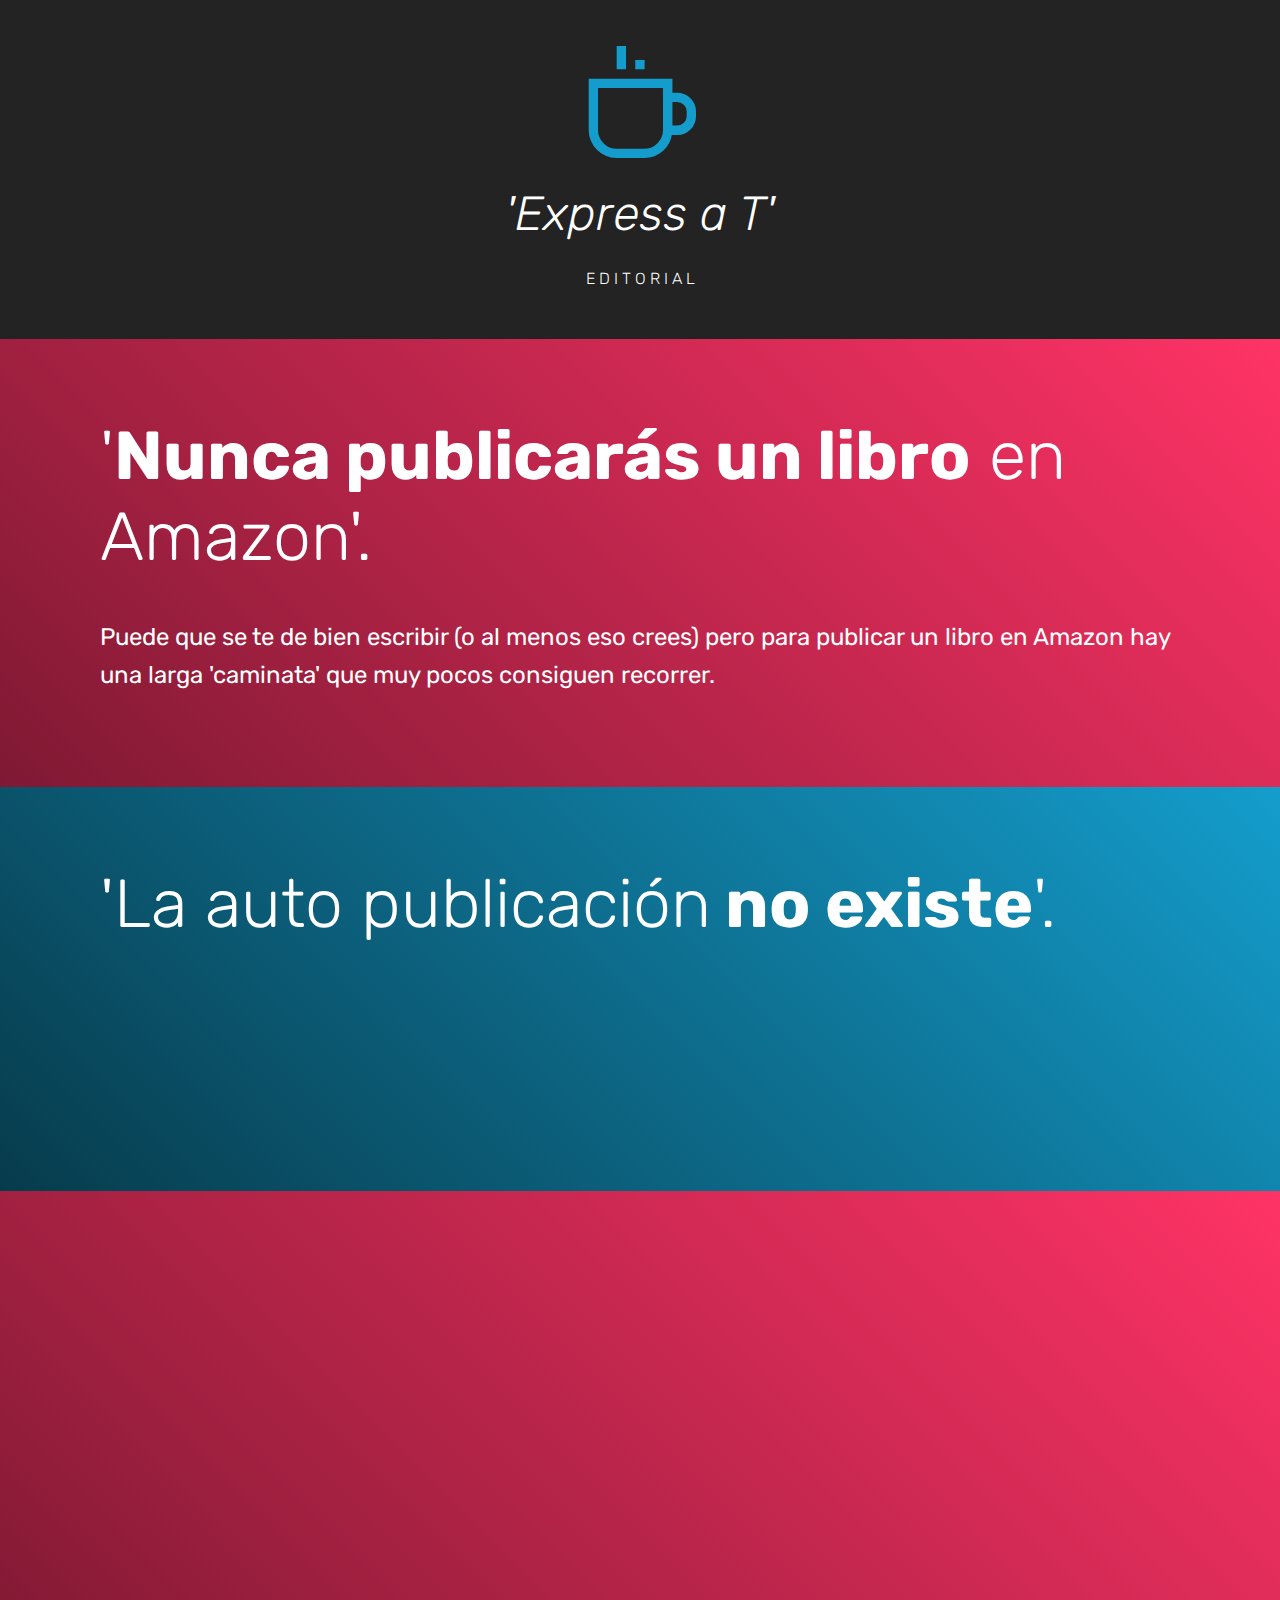
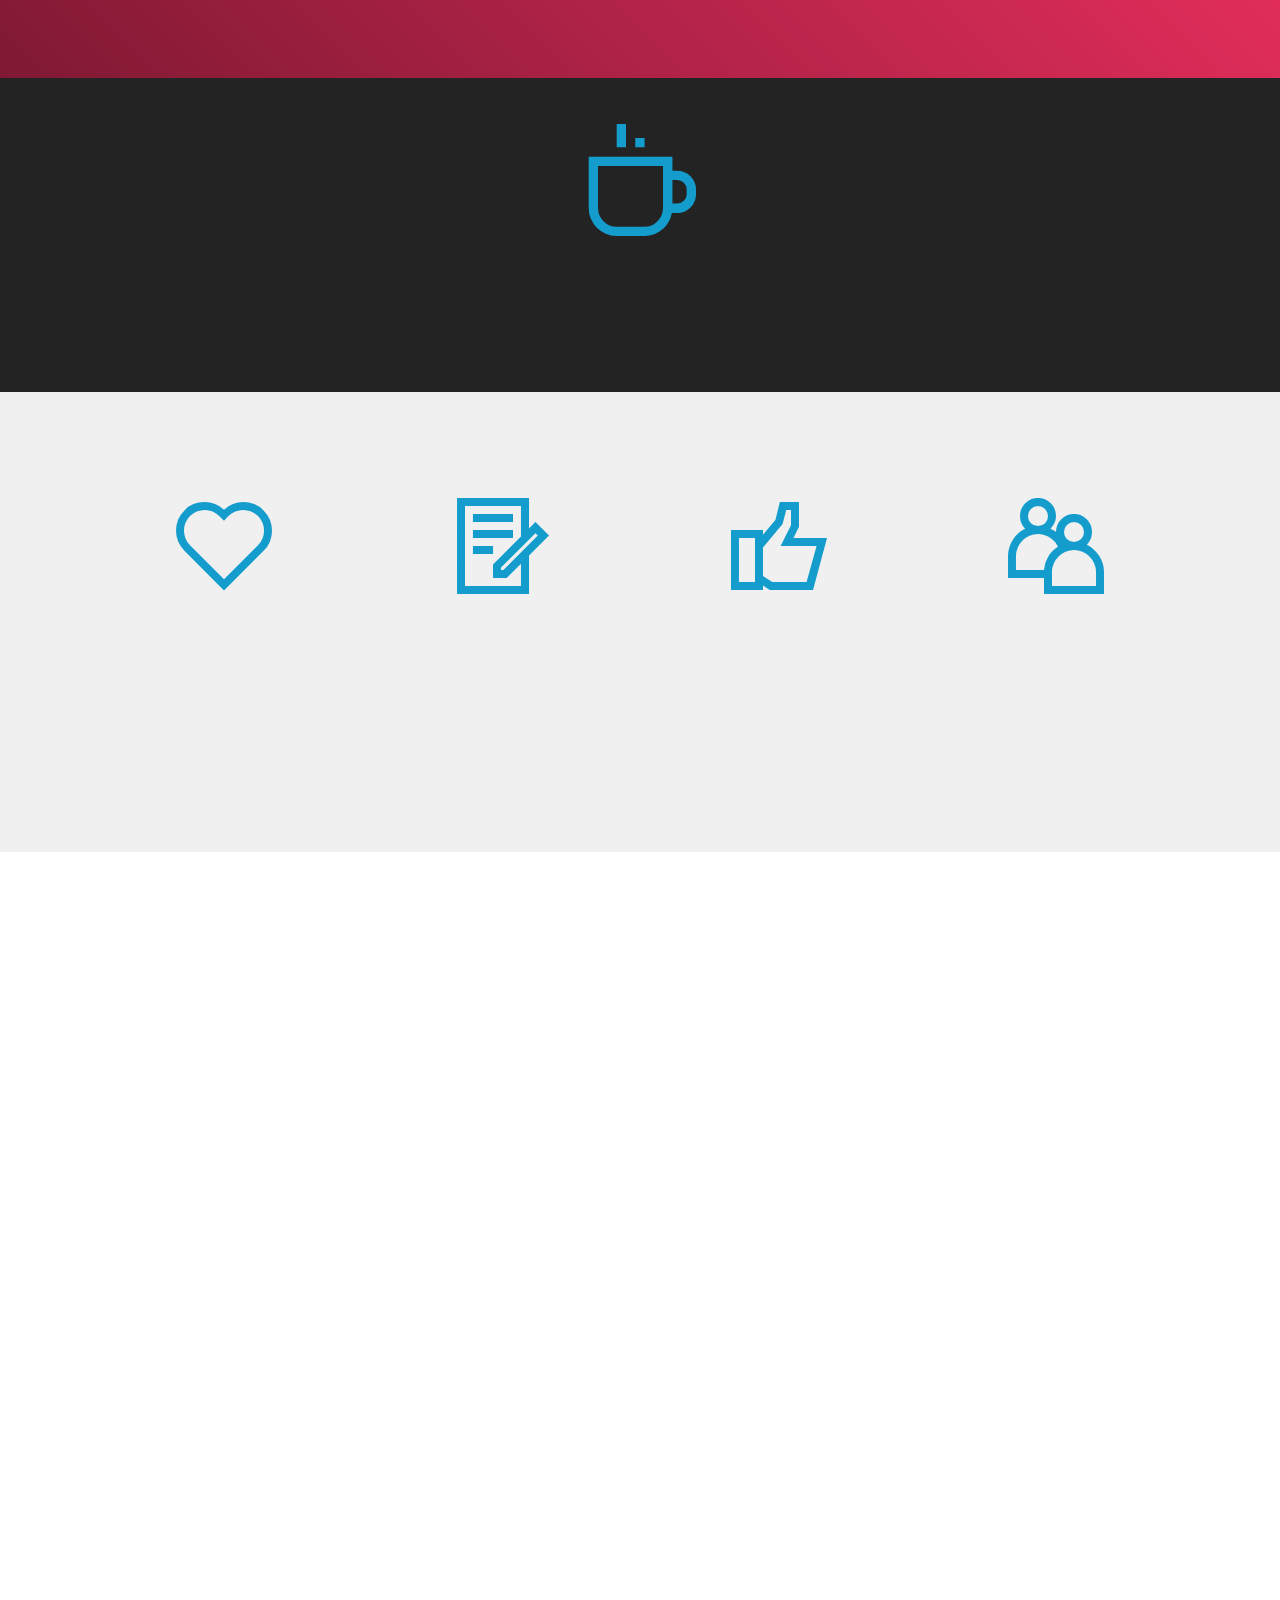
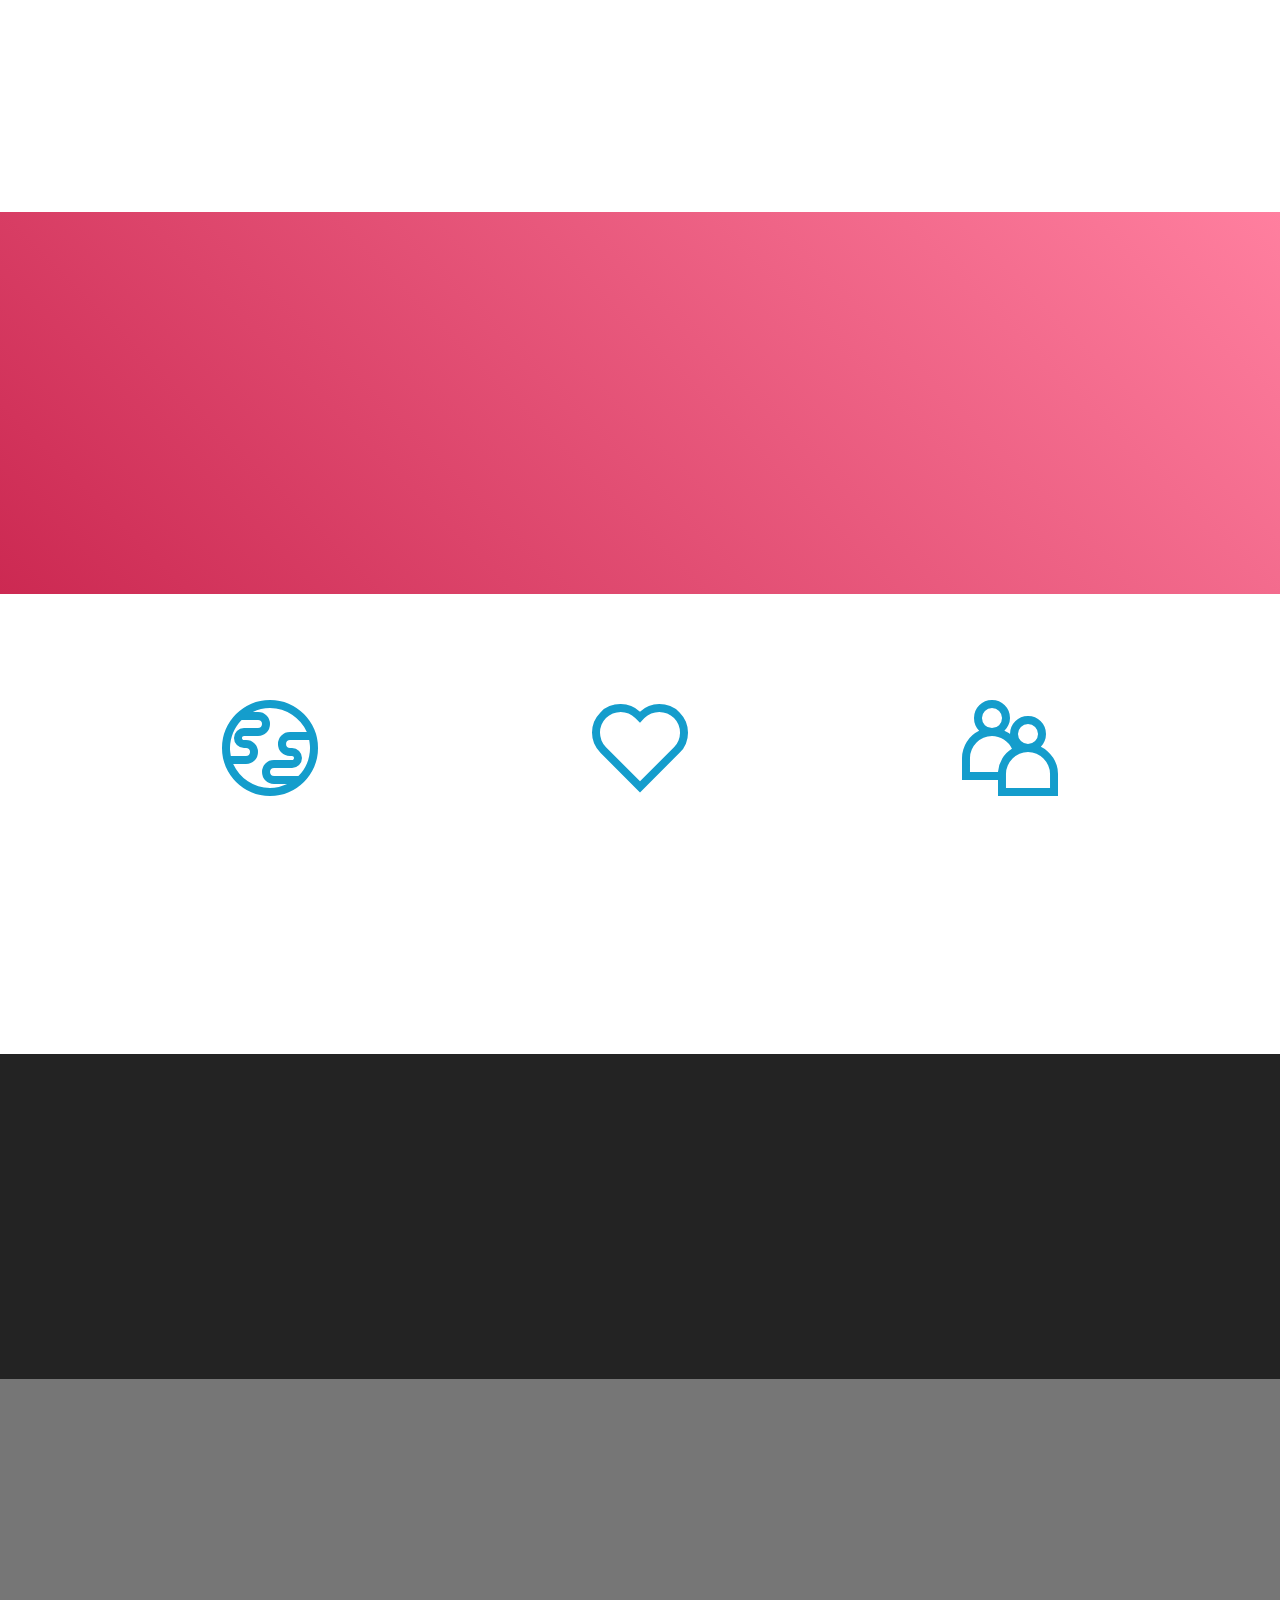
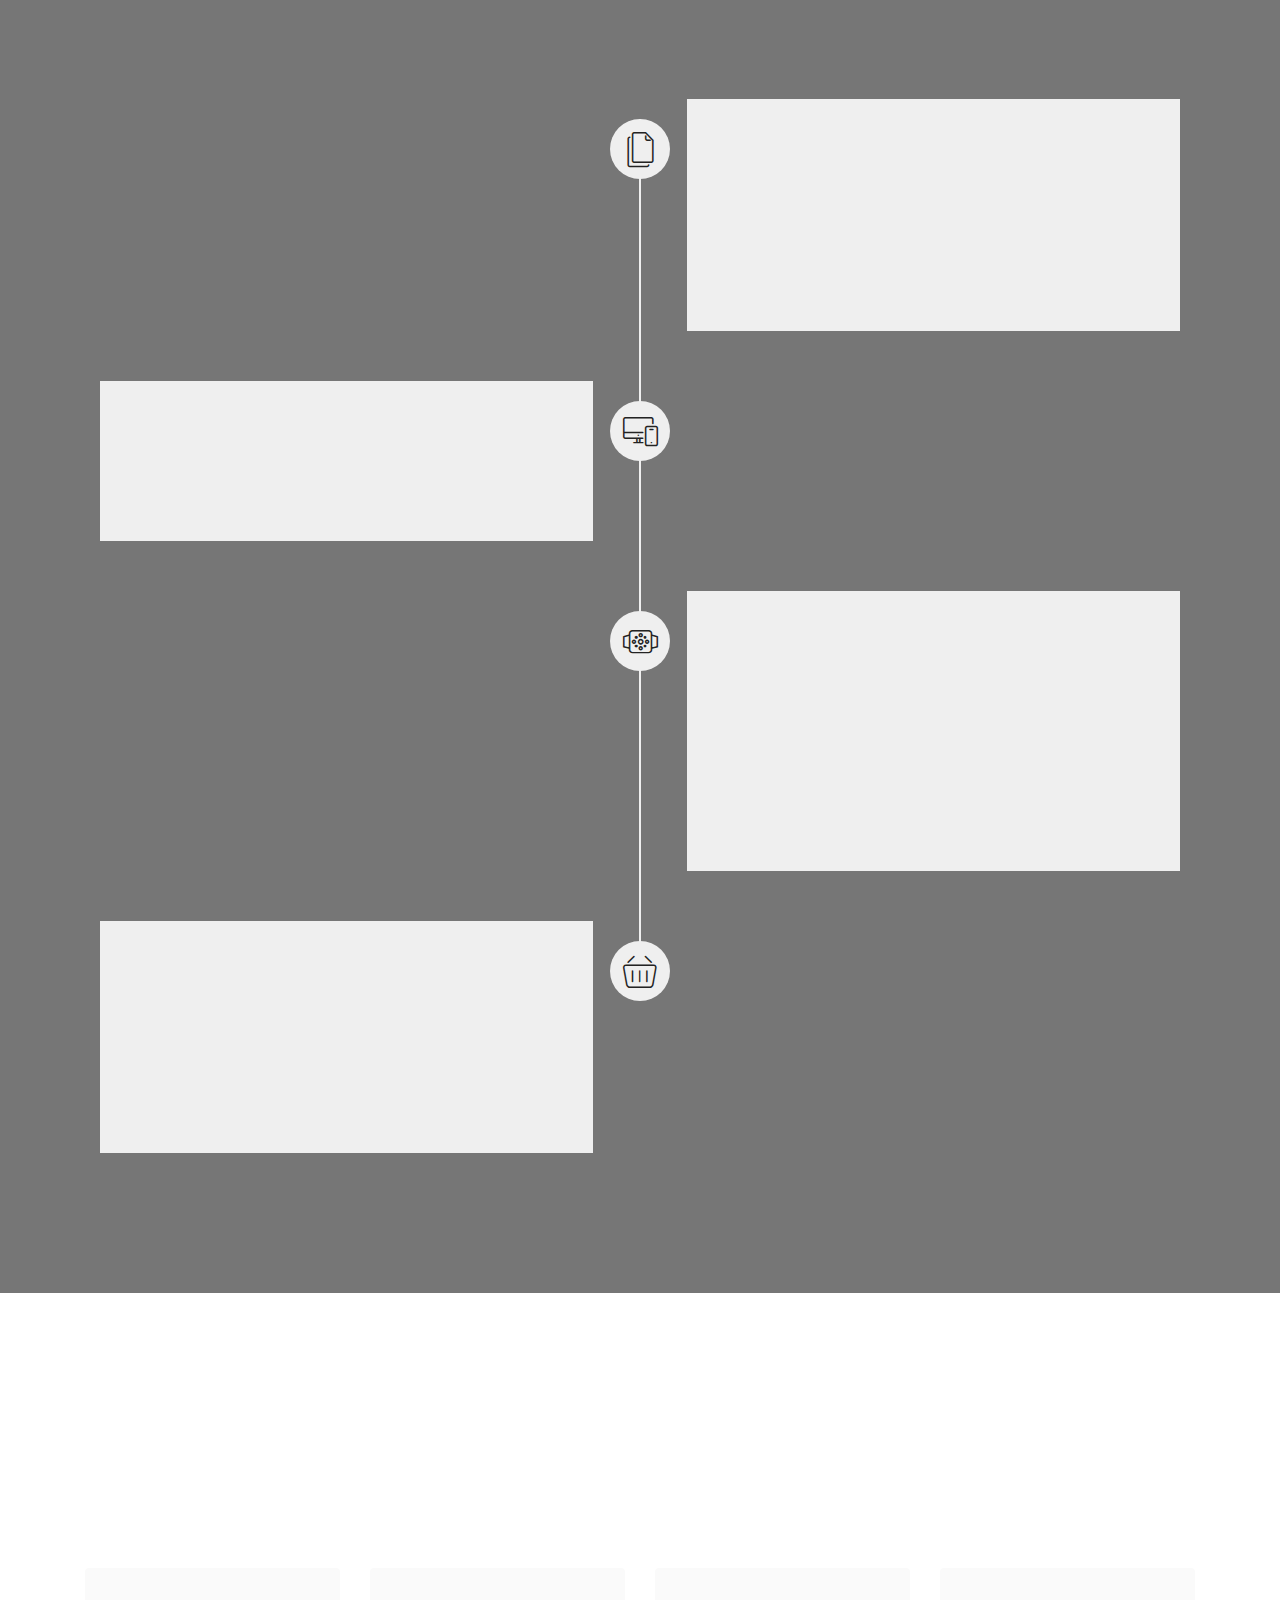
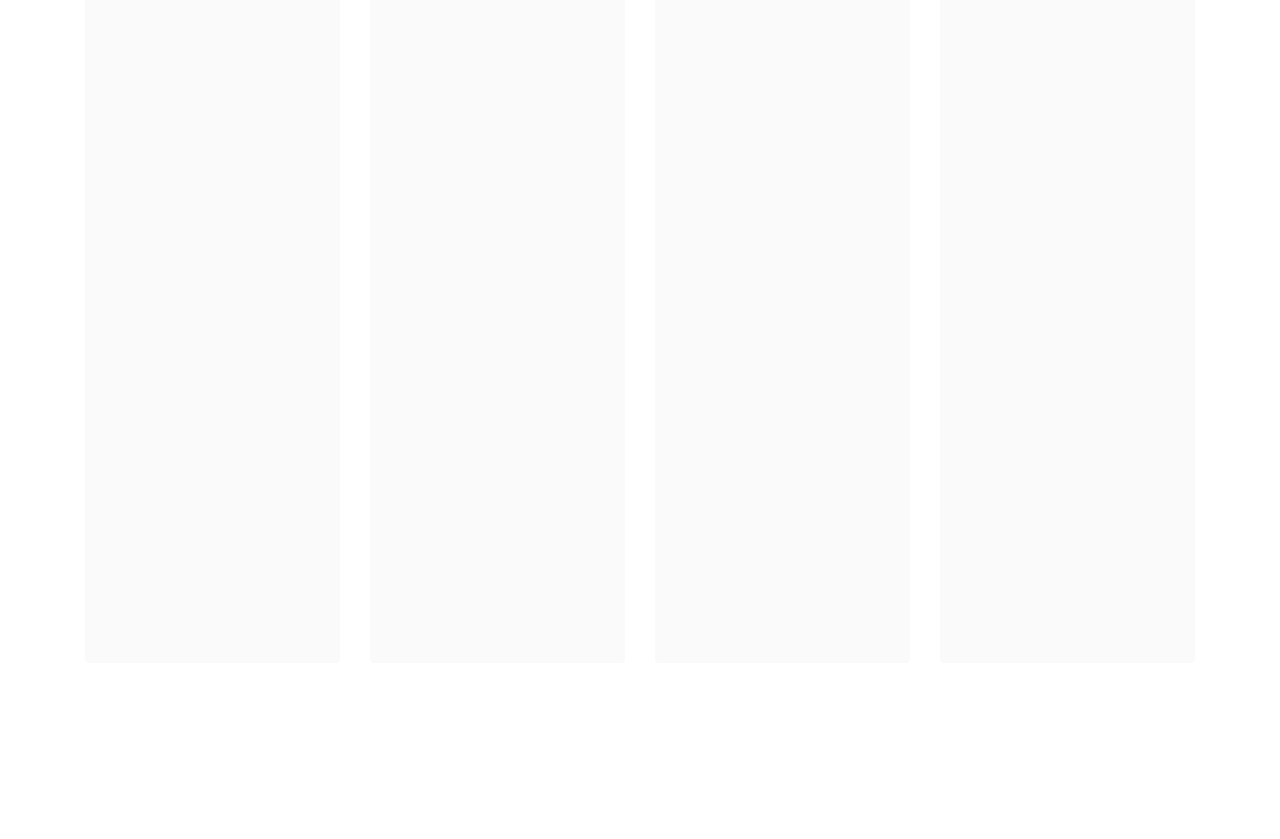
==== commit 4caa3261: "Add files via upload" ====
--- a/express-a-t-editorial.html
+++ b/express-a-t-editorial.html
@@ -10,14 +10,13 @@
   <meta name="description" content="Una editorial muy personal.">
   
   
-  <title>Home de 'Express a T' </title>
+  <title>EDITORIAL 'Express a T' </title>
+  <link rel="stylesheet" href="assets/web/assets/mobirise-icons2/mobirise2.css">
   <link rel="stylesheet" href="assets/web/assets/mobirise-icons/mobirise-icons.css">
-  <link rel="stylesheet" href="assets/web/assets/mobirise-icons2/mobirise2.css">
   <link rel="stylesheet" href="assets/bootstrap/css/bootstrap.min.css">
   <link rel="stylesheet" href="assets/bootstrap/css/bootstrap-grid.min.css">
   <link rel="stylesheet" href="assets/bootstrap/css/bootstrap-reboot.min.css">
   <link rel="stylesheet" href="assets/tether/tether.min.css">
-  <link rel="stylesheet" href="assets/dropdown/css/style.css">
   <link rel="stylesheet" href="assets/animatecss/animate.min.css">
   <link rel="stylesheet" href="assets/theme/css/style.css">
   <link rel="preload" as="style" href="assets/mobirise/css/mbr-additional.css"><link rel="stylesheet" href="assets/mobirise/css/mbr-additional.css" type="text/css">
@@ -28,53 +27,7 @@
 </head>
 <body>
   
-  <section class="menu cid-sft6lrGyCK" once="menu" id="menu1-d">
-
-    
-
-    <nav class="navbar navbar-expand beta-menu navbar-dropdown align-items-center navbar-fixed-top navbar-toggleable-sm">
-        <button class="navbar-toggler navbar-toggler-right" type="button" data-toggle="collapse" data-target="#navbarSupportedContent" aria-controls="navbarSupportedContent" aria-expanded="false" aria-label="Toggle navigation">
-            <div class="hamburger">
-                <span></span>
-                <span></span>
-                <span></span>
-                <span></span>
-            </div>
-        </button>
-        <div class="menu-logo">
-            <div class="navbar-brand">
-                
-                <span class="navbar-caption-wrap"><a class="navbar-caption text-white display-4" href="https://mobiri.se">
-                        EXPRESS A T&nbsp;</a></span>
-            </div>
-        </div>
-        <div class="collapse navbar-collapse" id="navbarSupportedContent">
-            <ul class="navbar-nav nav-dropdown" data-app-modern-menu="true"><li class="nav-item">
-                    <a class="nav-link link text-white display-4" href="https://mobiri.se">
-                        <span class="mbri-home mbr-iconfont mbr-iconfont-btn"></span>
-                        Services
-                    </a>
-                </li><li class="nav-item"><a class="nav-link link text-white display-4" href="https://mobiri.se">
-                        <span class="mbri-home mbr-iconfont mbr-iconfont-btn"></span>
-                        Services
-                    </a></li>
-                <li class="nav-item">
-                    <a class="nav-link link text-white display-4" href="https://mobiri.se">
-                        <span class="mbri-search mbr-iconfont mbr-iconfont-btn"></span>
-                        About Us
-                    </a>
-                </li></ul>
-            <div class="navbar-buttons mbr-section-btn">
-                <a class="btn btn-sm btn-primary display-4" href="https://mobiri.se">
-                    <span class="mbri-save mbr-iconfont mbr-iconfont-btn "></span>
-                    Try It Now!
-                </a>
-            </div>
-        </div>
-    </nav>
-</section>
-
-<section class="features1 cid-sft3Y1u2d1" id="features1-b">
+  <section class="features1 cid-sft3Y1u2d1" id="features1-b">
     
     
 
@@ -88,8 +41,7 @@
                 </div>
                 <div class="card-box">
                     <h4 class="card-title py-3 mbr-fonts-style display-2"><em>'Express a T'</em></h4>
-                    <p class="mbr-text mbr-fonts-style display-4">
-                        E D I T O R I A L</p>
+                    <p class="mbr-text mbr-fonts-style display-4">E D I T O R I A L</p>
                 </div>
             </div>
 
@@ -114,10 +66,9 @@
     
     <div class="container align-left">
         <div class="media-container-column mbr-white col-md-12">
-            <h3 class="mbr-section-subtitle py-3 mbr-fonts-style display-5">
-                ACÉPTALO</h3>
-            <h1 class="mbr-section-title py-3 mbr-fonts-style display-1"><strong>Nunca publicarás un libro</strong> en Amazon</h1>
-            <p class="mbr-text py-3 mbr-fonts-style display-5">Puede que se te de bien escribir, o al menos eso crees, pero de ahí a publicar un libro en Amazon hay una larga caminata que muy pocos consiguen recorrer.</p>
+            
+            <h1 class="mbr-section-title py-3 mbr-fonts-style display-1">'<strong>Nunca publicarás un libro</strong> en Amazon'.</h1>
+            <p class="mbr-text py-3 mbr-fonts-style display-5">Puede que se te de bien escribir (o al menos eso crees) pero para publicar un libro en Amazon hay una larga 'caminata' que muy pocos consiguen recorrer.</p>
             
         </div>
     </div>
@@ -134,10 +85,9 @@
     
     <div class="container align-left">
         <div class="media-container-column mbr-white col-md-12">
-            <h3 class="mbr-section-subtitle py-3 mbr-fonts-style display-5">
-                ACÉPTALO</h3>
-            <h1 class="mbr-section-title py-3 mbr-fonts-style display-1"><strong>La Autopublicación no existe.</strong></h1>
-            <p class="mbr-text py-3 mbr-fonts-style display-5">No sólo basta con escribir un texto coherente con un título sugerente, hay que saber maquetar el texto, hay que diseñar la portada, hay que crear los archivos adecuados, hay que saber publicar el libro y por supuesto, saber cómo promocionarlo.</p>
+            
+            <h1 class="mbr-section-title py-3 mbr-fonts-style display-1">'La auto publicación<strong> no existe</strong>'.</h1>
+            <p class="mbr-text py-3 mbr-fonts-style display-5">No sólo basta con escribir un texto coherente (y con un título sugerente), hay que saber maquetar el texto, hay que diseñar la portada, hay que crear los archivos adecuados, hay que saber publicar el libro y por supuesto, saber cómo promocionarlo.</p>
             
         </div>
     </div>
@@ -154,10 +104,9 @@
     
     <div class="container align-left">
         <div class="media-container-column mbr-white col-md-12">
-            <h3 class="mbr-section-subtitle py-3 mbr-fonts-style display-5">
-                ACÉPTALO</h3>
-            <h1 class="mbr-section-title py-3 mbr-fonts-style display-1"><strong>Y es que nadie sabe hacer 'de todo'.&nbsp;</strong></h1>
-            <p class="mbr-text py-3 mbr-fonts-style display-5">Si lo tuyo es escribir......Excepto casos muy contados encontrar a alguien que se le de bien escribir como para crear un libro y que además sepa diseñar una buena portada, hacer la maquetación, publicarlo en Amazon y promocionarlo.</p>
+            
+            <h1 class="mbr-section-title py-3 mbr-fonts-style display-1">Y es que nadie<strong> </strong>sabe<strong> hacer 'de todo'</strong>.<strong>&nbsp;</strong></h1>
+            <p class="mbr-text py-3 mbr-fonts-style display-5">Salvo casos muy contados, es casi imposible encontrar a alguien que sepa escribir bien y que además sepa diseñar una buena portada, hacer una maquetación correcta, publicar en Amazon y por si fuese poco... ¡vender libros!.</p>
             
         </div>
     </div>
@@ -178,9 +127,8 @@
                     <span class="mbr-iconfont mobi-mbri-hot-cup mobi-mbri" style="font-size: 112px;"></span>
                 </div>
                 <div class="card-box">
-                    <h4 class="card-title py-3 mbr-fonts-style display-5"><em>'T expressas',</em><div><em>y además publicas.</em></div></h4>
-                    <p class="mbr-text mbr-fonts-style display-7">
-                        Ayuda a la publicación</p>
+                    <h4 class="card-title py-3 mbr-fonts-style display-5"><em>¿ T expressas ?</em></h4>
+                    <p class="mbr-text mbr-fonts-style display-7">Tu experiencia cuenta</p>
                 </div>
             </div>
 
@@ -243,7 +191,7 @@
                 <div class="card-box">
                     <h4 class="card-title py-3 mbr-fonts-style display-5">
                         Co-escritura</h4>
-                    <p class="mbr-text mbr-fonts-style display-7">Ponemos de acuerdo a escritores y a sus contenidos.
+                    <p class="mbr-text mbr-fonts-style display-7">Ponemos de acuerdo a escritores y sus contenidos.
                     </p>
                 </div>
             </div>
@@ -275,9 +223,9 @@
     
     <div class="container align-left">
         <div class="media-container-column mbr-white col-md-12">
-            <h3 class="mbr-section-subtitle py-3 mbr-fonts-style display-5">¿QUIERES EXPRESARTE?</h3>
+            
             <h1 class="mbr-section-title py-3 mbr-fonts-style display-1"><strong>Tres tazas</strong> de 'Express a T'</h1>
-            <p class="mbr-text py-3 mbr-fonts-style display-5">El nombre de nuestra editorial tiene tres acepciones. <br><br>[1] <strong>Exprésate:</strong>&nbsp;Cuenta tus experiencias,&nbsp; <br>[2] Servicio&nbsp;<strong>Exprés o Rápido,</strong>&nbsp; <br>[3] <strong>Cafés expresos</strong>, uno para ti y otro para nosotros.&nbsp;</p>
+            <p class="mbr-text py-3 mbr-fonts-style display-5">Tres acepciones:&nbsp; [1] <strong>Exprésate:</strong>&nbsp;Cuenta tus experiencias,&nbsp;[2] Servicio&nbsp;<strong>Exprés o Rápido,</strong>&nbsp; [3] <strong>Cafés expresos</strong>, uno para ti y otro para nosotros.&nbsp;</p>
             
         </div>
     </div>
@@ -300,7 +248,7 @@
                 <div class="card-box">
                     <h4 class="card-title py-3 mbr-fonts-style display-5">
                         Qué es 'Express a T'</h4>
-                    <p class="mbr-text mbr-fonts-style display-7">Es una Editorial muy particular.</p>
+                    <p class="mbr-text mbr-fonts-style display-7">Una editorial muy particular.</p>
                 </div>
             </div>
 
@@ -310,7 +258,7 @@
                 </div>
                 <div class="card-box">
                     <h4 class="card-title py-3 mbr-fonts-style display-5">Nuestros servicios</h4>
-                    <p class="mbr-text mbr-fonts-style display-7">Diseño de portadas, maquetación, publicación online, marketing.</p>
+                    <p class="mbr-text mbr-fonts-style display-7">Diseño de portadas, maquetación, publicación online, emarketing.</p>
                 </div>
             </div>
 
@@ -321,18 +269,192 @@
                 <div class="card-box">
                     <h4 class="card-title py-3 mbr-fonts-style display-5">
                         Quienes somos</h4>
-                    <p class="mbr-text mbr-fonts-style display-7">
-                        Un grupo de mentes inquietas en una joint-venture</p>
-                </div>
-            </div>
-
-            
-
-        </div>
-
-    </div>
-
-</section><section style="background-color: #fff; font-family: -apple-system, BlinkMacSystemFont, 'Segoe UI', 'Roboto', 'Helvetica Neue', Arial, sans-serif; color:#aaa; font-size:12px; padding: 0; align-items: center; display: flex;"><a href="https://mobirise.site/c" style="flex: 1 1; height: 3rem; padding-left: 1rem;"></a><p style="flex: 0 0 auto; margin:0; padding-right:1rem;">Mobirise web page builder - <a href="https://mobirise.site/o" style="color:#aaa;">Go here</a></p></section><script src="assets/web/assets/jquery/jquery.min.js"></script>  <script src="assets/popper/popper.min.js"></script>  <script src="assets/bootstrap/js/bootstrap.min.js"></script>  <script src="assets/tether/tether.min.js"></script>  <script src="assets/smoothscroll/smooth-scroll.js"></script>  <script src="assets/dropdown/js/nav-dropdown.js"></script>  <script src="assets/dropdown/js/navbar-dropdown.js"></script>  <script src="assets/touchswipe/jquery.touch-swipe.min.js"></script>  <script src="assets/viewportchecker/jquery.viewportchecker.js"></script>  <script src="assets/parallax/jarallax.min.js"></script>  <script src="assets/theme/js/script.js"></script>  
+                    <p class="mbr-text mbr-fonts-style display-7">Mentes inquietas en una 'joint-venture'</p>
+                </div>
+            </div>
+
+            
+
+        </div>
+
+    </div>
+
+</section>
+
+<section class="mbr-section info1 cid-sftjoBuPgD" id="info1-f">
+
+    
+
+    
+    <div class="container">
+        <div class="row justify-content-center content-row">
+            <div class="media-container-column title col-12 col-lg-7 col-md-6">
+                <h3 class="mbr-section-subtitle align-left mbr-light pb-3 mbr-fonts-style display-5">
+                    PROYECTO <br>⭐⭐⭐⭐⭐</h3>
+                <h2 class="align-left mbr-bold mbr-fonts-style display-2"><span style="font-weight: normal;">'Re</span><em>Tales</em> <span style="font-weight: normal;">de<br>Escri</span>Stories<span style="font-weight: normal;">'</span></h2>
+            </div>
+            <div class="media-container-column col-12 col-lg-3 col-md-4">
+                
+            </div>
+        </div>
+    </div>
+</section>
+
+<section class="timeline2 cid-sfttXSAYHX" id="timeline2-i">
+
+    
+
+    
+
+    <div class="container align-center">
+        <h2 class="mbr-section-title pb-3 mbr-fonts-style display-2">'Te lo <strong>cuento</strong>'</h2>
+        <h3 class="mbr-section-subtitle pb-5 mbr-fonts-style display-5">Cómo publicar un libro&nbsp;<div><strong>si sólo tienes 5 páginas</strong>.</div></h3>
+
+        <div class="container timelines-container" mbri-timelines="">
+            <!--1-->
+            <div class="row timeline-element reverse separline">
+                <span class="iconsBackground">
+                    <span class="mbr-iconfont mbri-pages"></span>
+                </span>          
+                <div class="col-xs-12 col-md-6 align-left">
+                    <div class="timeline-text-content">
+                        <h4 class="mbr-timeline-title pb-3 mbr-fonts-style display-5">Érase una vez...</h4>
+                        <p class="mbr-timeline-text mbr-fonts-style display-7">Alguien que quiere escribir un libro pero sólo logra escribir unas pocas páginas de calidad.<br><br><strong>Algo bastante habitual ya que 'Escribir un libro es complicado'.</strong><br></p>
+                     </div>
+                </div>
+            </div>
+            <!--2-->
+            <div class="row timeline-element separline">
+                <span class="iconsBackground">
+                    <span class="mbri-responsive mbr-iconfont"></span>
+                </span>
+                <div class="col-xs-12 col-md-6 align-left ">
+                    <div class="timeline-text-content">
+                        <h4 class="mbr-timeline-title pb-3 mbr-fonts-style display-5">Capítulos independientes&nbsp;</h4>
+                        <p class="mbr-timeline-text mbr-fonts-style display-7">En cambio, si tenemos 20 escritores y cada uno de ellos escribe 5 páginas ya tenemos 100 páginas.&nbsp;</p>
+                    </div>
+                </div>
+            </div>
+            <!--3-->
+            <div class="row timeline-element reverse separline">
+                <span class="iconsBackground">
+                    <span class="mbri-watch mbr-iconfont"></span>
+                </span>
+                <div class="col-xs-12 col-md-6 align-left">
+                    <div class="timeline-text-content">
+                        <h4 class="mbr-timeline-title pb-3 mbr-fonts-style display-5">De la unión de los capítulos nace el libro.</h4>      
+                        <p class="mbr-timeline-text mbr-fonts-style display-7">
+                            No se trata de escribir una historia en común... <strong>Si no de proponer un tema y cada escritor redacta un capítulo del futuro libro.</strong><br><br>Todos los capítulos se maquetan como una unidad, se diseña una portada y se publica el libro.</p>
+                    </div>
+                </div>
+            </div>
+            <!--4-->
+            <div class="row timeline-element ">
+                <span class="iconsBackground">
+                    <span class="mbri-shopping-basket mbr-iconfont"></span>
+                </span>
+                <div class="col-xs-12 col-md-6 align-left ">
+                    <div class="timeline-text-content">
+                        <h4 class="mbr-timeline-title pb-3 mbr-fonts-style display-5">
+                            ¿Lo pillas?</h4>
+                        <p class="mbr-timeline-text mbr-fonts-style display-7">
+                            Por eso esta colección se llama '<strong>Re-tales de EscriStories'.&nbsp;</strong>Además, cada autor conserva sus <em>derechos de autor</em> <strong>y recibe sus 'regalias por ventas' en proporción al número de páginas</strong> que ha aportado en su capítulo.<br>
+                        </p>
+                    </div>
+                </div>
+            </div>
+            <!--5-->
+            
+            <!--6-->
+            
+            <!--7-->
+            
+            <!--8-->
+            
+            <!--9-->
+            
+            <!--10-->
+            
+            <!--11-->
+            
+            <!--12-->
+            
+        </div>
+    </div>
+</section>
+
+<section class="features3 cid-sftyOiJjUh" id="features3-j">
+    
+    
+    <div class="container">
+        <div class="mbr-section-head">
+            <h4 class="mbr-section-title mbr-fonts-style align-center mb-0 display-2">
+                Estos libros <br>aún<strong> no existen.</strong></h4>
+            <h5 class="mbr-section-subtitle mbr-fonts-style align-center mb-0 mt-2 display-5">Estamos esperando '<em>tu capítulo'.</em></h5>
+        </div>
+        <div class="row mt-4">
+            <div class="item features-image сol-12 col-md-6 col-lg-3">
+                <div class="item-wrapper">
+                    <div class="item-img">
+                        <img src="assets/images/libro1-501x704.jpg" alt="">
+                    </div>
+                    <div class="item-content">
+                        <h5 class="item-title mbr-fonts-style display-7"><strong>Micrositio</strong></h5>
+                        <h6 class="item-subtitle mbr-fonts-style mt-1 display-7">
+                            <em>Card Subtitle</em>
+                        </h6>
+                        <p class="mbr-text mbr-fonts-style mt-3 display-7">Logo, Fotografías (5) de la tienda, Productos (5), Enlaces a redes sociales, Subdominio en <strong>Herbolarios.store</strong>&nbsp;</p>
+                    </div>
+                    <div class="mbr-section-btn item-footer mt-2"><a href="" class="btn item-btn btn-black display-7" target="_blank">Envíalo</a></div>
+                </div>
+            </div>
+            <div class="item features-image сol-12 col-md-6 col-lg-3">
+                <div class="item-wrapper">
+                    <div class="item-img">
+                        <img src="assets/images/libro2-660x933.jpg" alt="">
+                    </div>
+                    <div class="item-content">
+                        <h5 class="item-title mbr-fonts-style display-7"><strong>Sitio Web</strong></h5>
+                        <h6 class="item-subtitle mbr-fonts-style mt-1 display-7">
+                            <em>Card Subtitle</em>
+                        </h6>
+                        <p class="mbr-text mbr-fonts-style mt-3 display-7">Logo, Fotografías de la tienda, Productos (20), Enlaces a redes sociales, Dominio propio.</p>
+                    </div>
+                    <div class="mbr-section-btn item-footer mt-2"><a href="" class="btn item-btn btn-black display-7" target="_blank">Envialo</a></div>
+                </div>
+            </div><div class="item features-image сol-12 col-md-6 col-lg-3">
+                <div class="item-wrapper">
+                    <div class="item-img">
+                        <img src="assets/images/libro4-498x706.jpg" alt="">
+                    </div>
+                    <div class="item-content">
+                        <h5 class="item-title mbr-fonts-style display-7"><strong>Sitio Web</strong></h5>
+                        <h6 class="item-subtitle mbr-fonts-style mt-1 display-7">
+                            <em>Card Subtitle</em>
+                        </h6>
+                        <p class="mbr-text mbr-fonts-style mt-3 display-7">Logo, Fotografías de la tienda, Productos (20), Enlaces a redes sociales, Dominio propio.</p>
+                    </div>
+                    <div class="mbr-section-btn item-footer mt-2"><a href="" class="btn item-btn btn-black display-7" target="_blank">Envíalo</a></div>
+                </div>
+            </div>
+            <div class="item features-image сol-12 col-md-6 col-lg-3">
+                <div class="item-wrapper">
+                    <div class="item-img">
+                        <img src="assets/images/libro5-492x704.jpg" alt="">
+                    </div>
+                    <div class="item-content">
+                        <h5 class="item-title mbr-fonts-style display-7"><strong>Tienda online</strong></h5>
+                        <h6 class="item-subtitle mbr-fonts-style mt-1 display-7">
+                            <em>Card Subtitle</em>
+                        </h6>
+                        <p class="mbr-text mbr-fonts-style mt-3 display-7">Logo, Fotografías (10) de la tienda, Productos (10), Enlaces a redes sociales, Dominio propio, Carrito de la compra.<br></p>
+                    </div>
+                    <div class="mbr-section-btn item-footer mt-2"><a href="" class="btn item-btn btn-black display-4" target="_blank">Envíalo</a></div>
+                </div>
+            </div>
+        </div>
+    </div>
+</section><section style="background-color: #fff; font-family: -apple-system, BlinkMacSystemFont, 'Segoe UI', 'Roboto', 'Helvetica Neue', Arial, sans-serif; color:#aaa; font-size:12px; padding: 0; align-items: center; display: flex;"><a href="https://mobirise.site/n" style="flex: 1 1; height: 3rem; padding-left: 1rem;"></a><p style="flex: 0 0 auto; margin:0; padding-right:1rem;">Mobirise web creator - <a href="https://mobirise.site/p" style="color:#aaa;">Get more</a></p></section><script src="assets/web/assets/jquery/jquery.min.js"></script>  <script src="assets/popper/popper.min.js"></script>  <script src="assets/bootstrap/js/bootstrap.min.js"></script>  <script src="assets/tether/tether.min.js"></script>  <script src="assets/smoothscroll/smooth-scroll.js"></script>  <script src="assets/viewportchecker/jquery.viewportchecker.js"></script>  <script src="assets/parallax/jarallax.min.js"></script>  <script src="assets/theme/js/script.js"></script>  
   
   
   <input name="animation" type="hidden">
--- a/assets/mobirise/css/mbr-additional.css
+++ b/assets/mobirise/css/mbr-additional.css
@@ -687,402 +687,122 @@
 .cid-sfrZIlfd5U {
   padding-top: 90px;
   padding-bottom: 90px;
-  background-color: #465052;
-}
-.cid-sft6lrGyCK .navbar {
-  padding: .5rem 0;
-  background: #333333;
-  transition: none;
-  min-height: 77px;
-}
-.cid-sft6lrGyCK .navbar-dropdown.bg-color.transparent.opened {
-  background: #333333;
-}
-.cid-sft6lrGyCK a {
-  font-style: normal;
-}
-.cid-sft6lrGyCK .nav-item span {
-  padding-right: 0.4em;
-  line-height: 0.5em;
-  vertical-align: text-bottom;
+  background-color: #232323;
+}
+.cid-sfFbhMLefA {
+  padding-top: 60px;
+  padding-bottom: 60px;
+  background-color: #ffffff;
+}
+.cid-sfFbhMLefA .mbr-section-subtitle {
+  color: #767676;
+}
+.cid-sfFaVjHvso {
+  background: #ffffff;
+  padding-top: 0px;
+  padding-bottom: 0px;
+}
+.cid-sfFaVjHvso .image-block {
+  margin: auto;
+}
+.cid-sfFaVjHvso figcaption {
   position: relative;
-  text-decoration: none;
-}
-.cid-sft6lrGyCK .nav-item a {
-  display: -webkit-flex;
-  align-items: center;
-  justify-content: center;
-  padding: 0.7rem 0 !important;
-  margin: 0rem .65rem !important;
-  -webkit-align-items: center;
-  -webkit-justify-content: center;
-}
-.cid-sft6lrGyCK .nav-item:focus,
-.cid-sft6lrGyCK .nav-link:focus {
-  outline: none;
-}
-.cid-sft6lrGyCK .btn {
-  padding: 0.4rem 1.5rem;
-  display: -webkit-inline-flex;
-  align-items: center;
-  -webkit-align-items: center;
-}
-.cid-sft6lrGyCK .btn .mbr-iconfont {
-  font-size: 1.6rem;
-}
-.cid-sft6lrGyCK .menu-logo {
-  margin-right: auto;
-}
-.cid-sft6lrGyCK .menu-logo .navbar-brand {
-  display: flex;
-  margin-left: 5rem;
-  padding: 0;
-  transition: padding .2s;
-  min-height: 3.8rem;
-  -webkit-align-items: center;
-  align-items: center;
-}
-.cid-sft6lrGyCK .menu-logo .navbar-brand .navbar-caption-wrap {
-  display: flex;
-  -webkit-align-items: center;
-  align-items: center;
-  word-break: break-word;
-  min-width: 7rem;
-  margin: .3rem 0;
-}
-.cid-sft6lrGyCK .menu-logo .navbar-brand .navbar-caption-wrap .navbar-caption {
-  line-height: 1.2rem !important;
-  padding-right: 2rem;
-}
-.cid-sft6lrGyCK .menu-logo .navbar-brand .navbar-logo {
-  font-size: 4rem;
-  transition: font-size 0.25s;
-}
-.cid-sft6lrGyCK .menu-logo .navbar-brand .navbar-logo img {
-  display: flex;
-}
-.cid-sft6lrGyCK .menu-logo .navbar-brand .navbar-logo .mbr-iconfont {
-  transition: font-size 0.25s;
-}
-.cid-sft6lrGyCK .menu-logo .navbar-brand .navbar-logo a {
-  display: inline-flex;
-}
-.cid-sft6lrGyCK .navbar-toggleable-sm .navbar-collapse {
-  justify-content: flex-end;
-  -webkit-justify-content: flex-end;
-  padding-right: 5rem;
-  width: auto;
-}
-.cid-sft6lrGyCK .navbar-toggleable-sm .navbar-collapse .navbar-nav {
-  flex-wrap: wrap;
-  -webkit-flex-wrap: wrap;
-  padding-left: 0;
-}
-.cid-sft6lrGyCK .navbar-toggleable-sm .navbar-collapse .navbar-nav .nav-item {
-  -webkit-align-self: center;
-  align-self: center;
-}
-.cid-sft6lrGyCK .navbar-toggleable-sm .navbar-collapse .navbar-buttons {
-  padding-left: 0;
-  padding-bottom: 0;
-}
-.cid-sft6lrGyCK .dropdown .dropdown-menu {
-  background: #333333;
-  visibility: hidden;
-  display: block;
+}
+.cid-sfFaVjHvso figcaption div {
   position: absolute;
-  min-width: 5rem;
-  padding-top: 1.4rem;
-  padding-bottom: 1.4rem;
+  bottom: 0;
+  width: 100%;
+}
+@media (max-width: 768px) {
+  .cid-sfFaVjHvso .image-block {
+    width: 100% !important;
+  }
+}
+.cid-sfFaVjHvso DIV {
+  color: #ffffff;
+}
+.cid-sfFaU4t4NZ {
+  padding-top: 60px;
+  padding-bottom: 60px;
+  background-image: url("../../../assets/images/background4.jpg");
+}
+.cid-sfFaU4t4NZ .mbr-section-subtitle {
   text-align: left;
 }
-.cid-sft6lrGyCK .dropdown .dropdown-menu .dropdown-item {
-  width: auto;
-  padding: 0.235em 1.5385em 0.235em 1.5385em !important;
-}
-.cid-sft6lrGyCK .dropdown .dropdown-menu .dropdown-item::after {
-  right: 0.5rem;
-}
-.cid-sft6lrGyCK .dropdown .dropdown-menu .dropdown-submenu {
-  margin: 0;
-}
-.cid-sft6lrGyCK .dropdown.open > .dropdown-menu {
-  visibility: visible;
-}
-.cid-sft6lrGyCK .navbar-toggleable-sm.opened:after {
+.cid-sfFaU4t4NZ H2 {
+  text-align: left;
+}
+.cid-sfFgiHz1iT {
+  padding-top: 90px;
+  padding-bottom: 90px;
+  background-color: #ffffff;
+}
+.cid-sfFgiHz1iT .mbr-iconfont {
+  font-size: 48px;
+  padding-right: 1rem;
+}
+.cid-sfFgiHz1iT .icon-block {
+  margin-bottom: 10px;
+}
+.cid-sfFgiHz1iT .icon-block .icon-block__icon {
+  display: inline-block;
+  vertical-align: middle;
+}
+.cid-sfFgiHz1iT .icon-block .icon-block__title {
+  display: inline-block;
+  vertical-align: middle;
+  margin-bottom: 0;
+  line-height: 1;
+  font-style: italic;
+}
+.cid-sfFgiHz1iT .mbr-text {
+  color: #767676;
+}
+.cid-sfFgiHz1iT textarea.form-control {
+  min-height: 100px;
+}
+.cid-sfFgiHz1iT a:not([href]):not([tabindex]) {
+  color: #fff;
+  border-radius: 3px;
+}
+.cid-sfFgiHz1iT .google-map {
+  height: 25rem;
+  position: relative;
+}
+.cid-sfFgiHz1iT .google-map iframe {
+  height: 100%;
+  width: 100%;
+}
+.cid-sfFgiHz1iT .google-map [data-state-details] {
+  color: #6b6763;
+  font-family: Montserrat;
+  height: 1.5em;
+  margin-top: -0.75em;
+  padding-left: 1.25rem;
+  padding-right: 1.25rem;
   position: absolute;
-  width: 100vw;
-  height: 100vh;
-  content: '';
-  background-color: rgba(0, 0, 0, 0.1);
-  left: 0;
-  bottom: 0;
-  transform: translateY(100%);
-  -webkit-transform: translateY(100%);
-  z-index: 1000;
-}
-.cid-sft6lrGyCK .navbar.navbar-short {
-  min-height: 60px;
-  transition: all .2s;
-}
-.cid-sft6lrGyCK .navbar.navbar-short .navbar-toggler-right {
-  top: 20px;
-}
-.cid-sft6lrGyCK .navbar.navbar-short .navbar-logo a {
-  font-size: 2.5rem !important;
-  line-height: 2.5rem;
-  transition: font-size 0.25s;
-}
-.cid-sft6lrGyCK .navbar.navbar-short .navbar-logo a .mbr-iconfont {
-  font-size: 2.5rem !important;
-}
-.cid-sft6lrGyCK .navbar.navbar-short .navbar-logo a img {
-  height: 3rem !important;
-}
-.cid-sft6lrGyCK .navbar.navbar-short .navbar-brand {
-  min-height: 3rem;
-}
-.cid-sft6lrGyCK button.navbar-toggler {
-  width: 31px;
-  height: 18px;
-  cursor: pointer;
-  transition: all .2s;
-  top: 1.5rem;
-  right: 1rem;
-}
-.cid-sft6lrGyCK button.navbar-toggler:focus {
-  outline: none;
-}
-.cid-sft6lrGyCK button.navbar-toggler .hamburger span {
-  position: absolute;
-  right: 0;
-  width: 30px;
-  height: 2px;
-  border-right: 5px;
-  background-color: #ffffff;
-}
-.cid-sft6lrGyCK button.navbar-toggler .hamburger span:nth-child(1) {
-  top: 0;
-  transition: all .2s;
-}
-.cid-sft6lrGyCK button.navbar-toggler .hamburger span:nth-child(2) {
-  top: 8px;
-  transition: all .15s;
-}
-.cid-sft6lrGyCK button.navbar-toggler .hamburger span:nth-child(3) {
-  top: 8px;
-  transition: all .15s;
-}
-.cid-sft6lrGyCK button.navbar-toggler .hamburger span:nth-child(4) {
-  top: 16px;
-  transition: all .2s;
-}
-.cid-sft6lrGyCK nav.opened .hamburger span:nth-child(1) {
-  top: 8px;
-  width: 0;
-  opacity: 0;
-  right: 50%;
-  transition: all .2s;
-}
-.cid-sft6lrGyCK nav.opened .hamburger span:nth-child(2) {
-  -webkit-transform: rotate(45deg);
-  transform: rotate(45deg);
-  transition: all .25s;
-}
-.cid-sft6lrGyCK nav.opened .hamburger span:nth-child(3) {
-  -webkit-transform: rotate(-45deg);
-  transform: rotate(-45deg);
-  transition: all .25s;
-}
-.cid-sft6lrGyCK nav.opened .hamburger span:nth-child(4) {
-  top: 8px;
-  width: 0;
-  opacity: 0;
-  right: 50%;
-  transition: all .2s;
-}
-.cid-sft6lrGyCK .collapsed.navbar-expand {
-  flex-direction: column;
-  -webkit-flex-direction: column;
-}
-.cid-sft6lrGyCK .collapsed .btn {
-  display: -webkit-flex;
-}
-.cid-sft6lrGyCK .collapsed .navbar-collapse {
-  display: none !important;
-  padding-right: 0 !important;
-}
-.cid-sft6lrGyCK .collapsed .navbar-collapse.collapsing,
-.cid-sft6lrGyCK .collapsed .navbar-collapse.show {
-  display: block !important;
-}
-.cid-sft6lrGyCK .collapsed .navbar-collapse.collapsing .navbar-nav,
-.cid-sft6lrGyCK .collapsed .navbar-collapse.show .navbar-nav {
-  display: block;
   text-align: center;
-}
-.cid-sft6lrGyCK .collapsed .navbar-collapse.collapsing .navbar-nav .nav-item,
-.cid-sft6lrGyCK .collapsed .navbar-collapse.show .navbar-nav .nav-item {
-  clear: both;
-}
-.cid-sft6lrGyCK .collapsed .navbar-collapse.collapsing .navbar-buttons,
-.cid-sft6lrGyCK .collapsed .navbar-collapse.show .navbar-buttons {
-  text-align: center;
-}
-.cid-sft6lrGyCK .collapsed .navbar-collapse.collapsing .navbar-buttons:last-child,
-.cid-sft6lrGyCK .collapsed .navbar-collapse.show .navbar-buttons:last-child {
-  margin-bottom: 1rem;
-}
-.cid-sft6lrGyCK .collapsed button.navbar-toggler {
-  display: block;
-}
-.cid-sft6lrGyCK .collapsed .navbar-brand {
-  margin-left: 1rem !important;
-}
-.cid-sft6lrGyCK .collapsed .navbar-toggleable-sm {
-  flex-direction: column;
-  -webkit-flex-direction: column;
-}
-.cid-sft6lrGyCK .collapsed .dropdown .dropdown-menu {
+  top: 50%;
   width: 100%;
-  text-align: center;
-  position: relative;
-  opacity: 0;
-  overflow: hidden;
-  display: block;
-  height: 0;
-  visibility: hidden;
-  padding: 0;
-  transition-duration: .5s;
-  transition-property: opacity,padding,height;
-}
-.cid-sft6lrGyCK .collapsed .dropdown.open > .dropdown-menu {
-  position: relative;
-  opacity: 1;
-  height: auto;
-  padding: 1.4rem 0;
-  visibility: visible;
-}
-.cid-sft6lrGyCK .collapsed .dropdown .dropdown-submenu {
-  left: 0;
-  text-align: center;
-  width: 100%;
-}
-.cid-sft6lrGyCK .collapsed .dropdown .dropdown-toggle[data-toggle="dropdown-submenu"]::after {
-  margin-top: 0;
-  position: inherit;
-  right: 0;
-  top: 50%;
-  display: inline-block;
-  width: 0;
-  height: 0;
-  margin-left: .3em;
-  vertical-align: middle;
-  content: "";
-  border-top: .30em solid;
-  border-right: .30em solid transparent;
-  border-left: .30em solid transparent;
-}
-@media (max-width: 1023px) {
-  .cid-sft6lrGyCK .navbar-expand {
-    flex-direction: column;
-    -webkit-flex-direction: column;
-  }
-  .cid-sft6lrGyCK img {
-    height: 3.8rem !important;
-  }
-  .cid-sft6lrGyCK .btn {
-    display: -webkit-flex;
-  }
-  .cid-sft6lrGyCK button.navbar-toggler {
-    display: block;
-  }
-  .cid-sft6lrGyCK .navbar-brand {
-    margin-left: 1rem !important;
-  }
-  .cid-sft6lrGyCK .navbar-toggleable-sm {
-    flex-direction: column;
-    -webkit-flex-direction: column;
-  }
-  .cid-sft6lrGyCK .navbar-collapse {
-    display: none !important;
-    padding-right: 0 !important;
-  }
-  .cid-sft6lrGyCK .navbar-collapse.collapsing,
-  .cid-sft6lrGyCK .navbar-collapse.show {
-    display: block !important;
-  }
-  .cid-sft6lrGyCK .navbar-collapse.collapsing .navbar-nav,
-  .cid-sft6lrGyCK .navbar-collapse.show .navbar-nav {
-    display: block;
-    text-align: center;
-  }
-  .cid-sft6lrGyCK .navbar-collapse.collapsing .navbar-nav .nav-item,
-  .cid-sft6lrGyCK .navbar-collapse.show .navbar-nav .nav-item {
-    clear: both;
-  }
-  .cid-sft6lrGyCK .navbar-collapse.collapsing .navbar-buttons,
-  .cid-sft6lrGyCK .navbar-collapse.show .navbar-buttons {
-    text-align: center;
-  }
-  .cid-sft6lrGyCK .navbar-collapse.collapsing .navbar-buttons:last-child,
-  .cid-sft6lrGyCK .navbar-collapse.show .navbar-buttons:last-child {
-    margin-bottom: 1rem;
-  }
-  .cid-sft6lrGyCK .dropdown .dropdown-menu {
-    width: 100%;
-    text-align: center;
-    position: relative;
-    opacity: 0;
-    overflow: hidden;
-    display: block;
-    height: 0;
-    visibility: hidden;
-    padding: 0;
-    transition-duration: .5s;
-    transition-property: opacity,padding,height;
-  }
-  .cid-sft6lrGyCK .dropdown.open > .dropdown-menu {
-    position: relative;
-    opacity: 1;
-    height: auto;
-    padding: 1.4rem 0;
-    visibility: visible;
-  }
-  .cid-sft6lrGyCK .dropdown .dropdown-submenu {
-    left: 0;
-    text-align: center;
-    width: 100%;
-  }
-  .cid-sft6lrGyCK .dropdown .dropdown-toggle[data-toggle="dropdown-submenu"]::after {
-    margin-top: 0;
-    position: inherit;
-    right: 0;
-    top: 50%;
-    display: inline-block;
-    width: 0;
-    height: 0;
-    margin-left: .3em;
-    vertical-align: middle;
-    content: "";
-    border-top: .30em solid;
-    border-right: .30em solid transparent;
-    border-left: .30em solid transparent;
-  }
-}
-@media (min-width: 767px) {
-  .cid-sft6lrGyCK .menu-logo {
-    flex-shrink: 0;
-    -webkit-flex-shrink: 0;
-  }
-}
-.cid-sft6lrGyCK .navbar-collapse {
-  flex-basis: auto;
-  -webkit-flex-basis: auto;
-}
-.cid-sft6lrGyCK .nav-link:hover,
-.cid-sft6lrGyCK .dropdown-item:hover {
-  color: #c1c1c1 !important;
+}
+.cid-sfFgiHz1iT .google-map[data-state] {
+  background: #e9e5dc;
+}
+.cid-sfFgiHz1iT .google-map[data-state="loading"] [data-state-details] {
+  display: none;
+}
+@media (max-width: 767px) {
+  .cid-sfFgiHz1iT h2 {
+    padding-top: 2rem;
+  }
+}
+@media (min-width: 768px) {
+  .cid-sfFgiHz1iT .container > .row > .col-md-6:first-child {
+    padding-right: 30px;
+  }
+  .cid-sfFgiHz1iT .container > .row > .col-md-6:last-child {
+    padding-left: 30px;
+  }
 }
 .cid-sft3Y1u2d1 {
   padding-top: 30px;
@@ -1194,8 +914,8 @@
   }
 }
 .cid-sfs3Cd5Pfk {
-  padding-top: 105px;
-  padding-bottom: 105px;
+  padding-top: 60px;
+  padding-bottom: 75px;
   background: linear-gradient(45deg, #cc2952, #ff7f9f);
 }
 .cid-sfs3Cd5Pfk .mbr-section-subtitle {
@@ -1220,3 +940,525 @@
   font-size: 96px;
   color: #149dcc;
 }
+.cid-sftjoBuPgD {
+  padding-top: 75px;
+  padding-bottom: 60px;
+  background-color: #232323;
+}
+.cid-sftjoBuPgD .mbr-section-subtitle {
+  color: #ffffff;
+  text-align: left;
+}
+.cid-sftjoBuPgD .btn {
+  margin: 0 0 .5rem 0;
+}
+.cid-sftjoBuPgD H2 {
+  color: #f0c637;
+  text-align: left;
+}
+.cid-sfttXSAYHX {
+  padding-top: 120px;
+  padding-bottom: 90px;
+  background-color: #767676;
+}
+.cid-sfttXSAYHX .mbr-section-subtitle {
+  color: #ffffff;
+  text-align: center;
+  font-weight: 300;
+}
+.cid-sfttXSAYHX .timeline-text-content {
+  padding: 2rem 2.5rem;
+  background: #efefef;
+  margin-right: 2rem;
+  transition: all .4s;
+}
+.cid-sfttXSAYHX .timeline-text-content p {
+  margin-bottom: 0;
+}
+.cid-sfttXSAYHX .timeline-element {
+  margin-bottom: 50px;
+  position: relative;
+  word-wrap: break-word;
+  word-break: break-word;
+  display: -webkit-flex;
+  flex-direction: row;
+  -webkit-flex-direction: row;
+}
+.cid-sfttXSAYHX .timeline-element:hover .timeline-text-content {
+  box-shadow: 0 7px 20px 0px rgba(0, 0, 0, 0.08);
+  transition: all .4s;
+}
+.cid-sfttXSAYHX .reverse {
+  flex-direction: row-reverse;
+  -webkit-flex-direction: row-reverse;
+}
+.cid-sfttXSAYHX .reverse .timeline-text-content {
+  margin-left: 2rem;
+  margin-right: 0;
+}
+.cid-sfttXSAYHX .iconsBackground {
+  position: absolute;
+  left: 50%;
+  width: 60px;
+  height: 60px;
+  line-height: 30px;
+  text-align: center;
+  border-radius: 50%;
+  display: inline-block;
+  background-color: #efefef;
+  top: 20px;
+  margin-left: -30px;
+}
+.cid-sfttXSAYHX .mbr-iconfont {
+  position: absolute;
+  text-align: center;
+  font-size: 35px;
+  display: inline-block;
+  z-index: 3;
+  top: 13px;
+  left: 13px;
+}
+.cid-sfttXSAYHX .separline:before {
+  top: 20px;
+  bottom: 0;
+  position: absolute;
+  content: "";
+  width: 2px;
+  background-color: #efefef;
+  left: calc(50% - 1px);
+  height: calc(100% + 4rem);
+}
+@media (max-width: 768px) {
+  .cid-sfttXSAYHX .iconsBackground {
+    left: 1.5rem;
+  }
+  .cid-sfttXSAYHX .separline:before {
+    left: calc(1.5rem - 1px);
+  }
+  .cid-sfttXSAYHX .timeline-text-content {
+    margin-left: 3rem !important;
+    margin-right: 0 !important;
+  }
+  .cid-sfttXSAYHX .reverse .timeline-text-content {
+    margin-right: 0 !important;
+  }
+}
+.cid-sfttXSAYHX .reverseTimeline {
+  display: flex;
+  flex-direction: column-reverse;
+}
+.cid-sfttXSAYHX .mbr-section-title {
+  color: #ffffff;
+}
+.cid-sftyOiJjUh {
+  padding-top: 6rem;
+  padding-bottom: 6rem;
+  background-color: #ffffff;
+}
+.cid-sftyOiJjUh img,
+.cid-sftyOiJjUh .item-img {
+  width: 100%;
+}
+.cid-sftyOiJjUh .item:focus,
+.cid-sftyOiJjUh span:focus {
+  outline: none;
+}
+.cid-sftyOiJjUh .item {
+  cursor: pointer;
+  margin-bottom: 2rem;
+}
+.cid-sftyOiJjUh .item-wrapper {
+  position: relative;
+  border-radius: 4px;
+  background: #fafafa;
+  height: 100%;
+  display: flex;
+  flex-flow: column nowrap;
+}
+@media (min-width: 992px) {
+  .cid-sftyOiJjUh .item-wrapper .item-content {
+    padding: 2rem 2rem 0;
+  }
+  .cid-sftyOiJjUh .item-wrapper .item-footer {
+    padding: 0 2rem 2rem;
+  }
+}
+@media (max-width: 991px) {
+  .cid-sftyOiJjUh .item-wrapper .item-content {
+    padding: 1rem 1rem 0;
+  }
+  .cid-sftyOiJjUh .item-wrapper .item-footer {
+    padding: 0 1rem 1rem;
+  }
+}
+.cid-sftyOiJjUh .mbr-section-btn {
+  margin-top: auto !important;
+}
+.cid-sftyOiJjUh .mbr-section-title {
+  color: #232323;
+}
+.cid-sftyOiJjUh .mbr-text,
+.cid-sftyOiJjUh .mbr-section-btn {
+  text-align: left;
+}
+.cid-sftyOiJjUh .item-title {
+  text-align: left;
+}
+.cid-sftyOiJjUh .item-subtitle {
+  text-align: left;
+}
+.cid-sfxGOc8CKS {
+  background: #ffffff;
+  padding-top: 15px;
+  padding-bottom: 15px;
+}
+.cid-sfxGOc8CKS .image-block {
+  margin: auto;
+}
+.cid-sfxGOc8CKS figcaption {
+  position: relative;
+}
+.cid-sfxGOc8CKS figcaption div {
+  position: absolute;
+  bottom: 0;
+  width: 100%;
+}
+@media (max-width: 768px) {
+  .cid-sfxGOc8CKS .image-block {
+    width: 100% !important;
+  }
+}
+.cid-sfxHubgzNE {
+  padding-top: 60px;
+  padding-bottom: 45px;
+  background: linear-gradient(45deg, #ffffff, #ffffff);
+}
+.cid-sfxHubgzNE H1 {
+  color: #232323;
+}
+.cid-sfxHubgzNE .mbr-text,
+.cid-sfxHubgzNE .mbr-section-btn {
+  color: #232323;
+}
+.cid-sfxK2AKuQZ {
+  padding-top: 60px;
+  padding-bottom: 45px;
+  background: linear-gradient(45deg, #ffffff, #ffffff);
+}
+.cid-sfxK2AKuQZ H1 {
+  color: #232323;
+}
+.cid-sfxK2AKuQZ .mbr-text,
+.cid-sfxK2AKuQZ .mbr-section-btn {
+  color: #232323;
+  text-align: left;
+}
+.cid-sfxH9qsehH {
+  padding-top: 15px;
+  padding-bottom: 30px;
+  background-color: #efefef;
+}
+.cid-sfxH9qsehH .mbr-section-subtitle {
+  color: #767676;
+  font-weight: 300;
+}
+.cid-sfxH9qsehH .mbr-content-text {
+  color: #767676;
+}
+.cid-sfxH9qsehH .card {
+  word-wrap: break-word;
+  flex-shrink: 0;
+  -webkit-flex-shrink: 0;
+}
+.cid-sfxH9qsehH .cards-container {
+  display: flex;
+  -webkit-flex-direction: row;
+  flex-direction: row;
+  -webkit-flex-wrap: wrap;
+  flex-wrap: wrap;
+  -webkit-justify-content: center;
+  justify-content: center;
+  word-break: break-word;
+}
+@media (max-width: 767px) {
+  .cid-sfxH9qsehH .card:not(.last-child) {
+    padding-bottom: 1.5rem;
+  }
+}
+.cid-sfxH9qsehH .img-text {
+  color: #c1c1c1;
+}
+.cid-sfxLa34dSE {
+  background: #ffffff;
+  padding-top: 15px;
+  padding-bottom: 15px;
+}
+.cid-sfxLa34dSE .image-block {
+  margin: auto;
+}
+.cid-sfxLa34dSE figcaption {
+  position: relative;
+}
+.cid-sfxLa34dSE figcaption div {
+  position: absolute;
+  bottom: 0;
+  width: 100%;
+}
+@media (max-width: 768px) {
+  .cid-sfxLa34dSE .image-block {
+    width: 100% !important;
+  }
+}
+.cid-sfxLa3hYBz {
+  padding-top: 60px;
+  padding-bottom: 45px;
+  background: linear-gradient(45deg, #ffffff, #ffffff);
+}
+.cid-sfxLa3hYBz H1 {
+  color: #232323;
+}
+.cid-sfxLa3hYBz .mbr-text,
+.cid-sfxLa3hYBz .mbr-section-btn {
+  color: #232323;
+}
+.cid-sfxLa3vKSp {
+  padding-top: 60px;
+  padding-bottom: 0px;
+  background: linear-gradient(45deg, #ffffff, #ffffff);
+}
+.cid-sfxLa3vKSp H1 {
+  color: #232323;
+}
+.cid-sfxLa3vKSp .mbr-text,
+.cid-sfxLa3vKSp .mbr-section-btn {
+  color: #232323;
+  text-align: left;
+}
+.cid-sfxPwHinQ2 {
+  padding-top: 15px;
+  padding-bottom: 90px;
+  background-color: #ffffff;
+}
+.cid-sfxPwHinQ2 P {
+  color: #767676;
+}
+.cid-sfxLa3LBWH {
+  padding-top: 15px;
+  padding-bottom: 30px;
+  background-color: #efefef;
+}
+.cid-sfxLa3LBWH .mbr-section-subtitle {
+  color: #767676;
+  font-weight: 300;
+}
+.cid-sfxLa3LBWH .mbr-content-text {
+  color: #767676;
+}
+.cid-sfxLa3LBWH .card {
+  word-wrap: break-word;
+  flex-shrink: 0;
+  -webkit-flex-shrink: 0;
+}
+.cid-sfxLa3LBWH .cards-container {
+  display: flex;
+  -webkit-flex-direction: row;
+  flex-direction: row;
+  -webkit-flex-wrap: wrap;
+  flex-wrap: wrap;
+  -webkit-justify-content: center;
+  justify-content: center;
+  word-break: break-word;
+}
+@media (max-width: 767px) {
+  .cid-sfxLa3LBWH .card:not(.last-child) {
+    padding-bottom: 1.5rem;
+  }
+}
+.cid-sfxLa3LBWH .img-text {
+  color: #7f1933;
+}
+.cid-sfxYqVMFkl {
+  padding-top: 60px;
+  padding-bottom: 90px;
+  background-color: #ffffff;
+}
+.cid-sfxYqVMFkl P {
+  color: #767676;
+}
+.cid-sfxUPN6pAN {
+  padding-top: 60px;
+  padding-bottom: 60px;
+  background-color: #ffffff;
+}
+.cid-sfxUPN6pAN .mbr-section-subtitle {
+  color: #0f7699;
+  text-align: left;
+}
+.cid-sfxUPN6pAN H2 {
+  color: #767676;
+  text-align: left;
+}
+.cid-sfEGlZu5Dy {
+  background: #ffffff;
+  padding-top: 15px;
+  padding-bottom: 15px;
+}
+.cid-sfEGlZu5Dy .image-block {
+  margin: auto;
+}
+.cid-sfEGlZu5Dy figcaption {
+  position: relative;
+}
+.cid-sfEGlZu5Dy figcaption div {
+  position: absolute;
+  bottom: 0;
+  width: 100%;
+}
+@media (max-width: 768px) {
+  .cid-sfEGlZu5Dy .image-block {
+    width: 100% !important;
+  }
+}
+.cid-sfEGm2nraB {
+  padding-top: 60px;
+  padding-bottom: 45px;
+  background: linear-gradient(45deg, #efefef, #ffffff);
+}
+.cid-sfEGm2nraB H1 {
+  color: #232323;
+}
+.cid-sfEGm2nraB .mbr-text,
+.cid-sfEGm2nraB .mbr-section-btn {
+  color: #232323;
+}
+.cid-sfESbuPzVJ {
+  padding-top: 60px;
+  padding-bottom: 60px;
+  background-color: #ffffff;
+}
+.cid-sfESbuPzVJ .mbr-section-subtitle {
+  color: #767676;
+}
+.cid-sfETKgs3ty {
+  padding-top: 60px;
+  padding-bottom: 60px;
+  background-color: #efefef;
+}
+.cid-sfETKgs3ty .mbr-section-subtitle {
+  color: #767676;
+}
+.cid-sfETeJPUKm {
+  padding-top: 60px;
+  padding-bottom: 60px;
+  background-color: #ffffff;
+}
+.cid-sfETeJPUKm .mbr-section-subtitle {
+  color: #767676;
+}
+.cid-sfESQ0x6lW {
+  padding-top: 60px;
+  padding-bottom: 60px;
+  background-color: #efefef;
+}
+.cid-sfESQ0x6lW .mbr-section-subtitle {
+  color: #767676;
+}
+.cid-sfEGm4CdTj {
+  padding-top: 60px;
+  padding-bottom: 0px;
+  background: linear-gradient(45deg, #cef596, #ffffff);
+}
+.cid-sfEGm4CdTj H1 {
+  color: #ff3366;
+}
+.cid-sfEGm4CdTj .mbr-text,
+.cid-sfEGm4CdTj .mbr-section-btn {
+  color: #232323;
+  text-align: left;
+}
+.cid-sfEGmaxj4i {
+  padding-top: 45px;
+  padding-bottom: 60px;
+  background-color: #232323;
+}
+.cid-sfEGmaxj4i P {
+  color: #767676;
+}
+.cid-sfEGmboIG2 {
+  padding-top: 15px;
+  padding-bottom: 30px;
+  background-color: #efefef;
+}
+.cid-sfEGmboIG2 .mbr-section-subtitle {
+  color: #767676;
+  font-weight: 300;
+}
+.cid-sfEGmboIG2 .mbr-content-text {
+  color: #767676;
+}
+.cid-sfEGmboIG2 .card {
+  word-wrap: break-word;
+  flex-shrink: 0;
+  -webkit-flex-shrink: 0;
+}
+.cid-sfEGmboIG2 .cards-container {
+  display: flex;
+  -webkit-flex-direction: row;
+  flex-direction: row;
+  -webkit-flex-wrap: wrap;
+  flex-wrap: wrap;
+  -webkit-justify-content: center;
+  justify-content: center;
+  word-break: break-word;
+}
+@media (max-width: 767px) {
+  .cid-sfEGmboIG2 .card:not(.last-child) {
+    padding-bottom: 1.5rem;
+  }
+}
+.cid-sfEGmboIG2 .img-text {
+  color: #7f1933;
+}
+.cid-sfEGmeO5wx {
+  padding-top: 0px;
+  padding-bottom: 90px;
+  background-color: #efefef;
+}
+.cid-sfEGmeO5wx P {
+  color: #767676;
+}
+.cid-sfELaCfjs8 {
+  padding-top: 0px;
+  padding-bottom: 0px;
+  background-color: #2e2e2e;
+}
+.cid-sfELaCfjs8 .line {
+  background-color: #232323;
+  color: #232323;
+  align: center;
+  height: 2px;
+  margin: 0 auto;
+}
+.cid-sfELaCfjs8 .section-text {
+  padding: 2rem 0;
+  color: #232323;
+}
+.cid-sfELaCfjs8 .inner-container {
+  margin: 0 auto;
+}
+@media (max-width: 768px) {
+  .cid-sfELaCfjs8 .inner-container {
+    width: 100% !important;
+  }
+}
+.cid-sfENvjxPqb {
+  padding-top: 60px;
+  padding-bottom: 60px;
+  background-image: url("../../../assets/images/background4.jpg");
+}
+.cid-sfENvjxPqb .mbr-section-subtitle {
+  text-align: left;
+}
+.cid-sfENvjxPqb H2 {
+  text-align: left;
+}
--- a/assets/mobirise/css/mbr-additional.css
+++ b/assets/mobirise/css/mbr-additional.css
@@ -687,402 +687,122 @@
 .cid-sfrZIlfd5U {
   padding-top: 90px;
   padding-bottom: 90px;
-  background-color: #465052;
-}
-.cid-sft6lrGyCK .navbar {
-  padding: .5rem 0;
-  background: #333333;
-  transition: none;
-  min-height: 77px;
-}
-.cid-sft6lrGyCK .navbar-dropdown.bg-color.transparent.opened {
-  background: #333333;
-}
-.cid-sft6lrGyCK a {
-  font-style: normal;
-}
-.cid-sft6lrGyCK .nav-item span {
-  padding-right: 0.4em;
-  line-height: 0.5em;
-  vertical-align: text-bottom;
+  background-color: #232323;
+}
+.cid-sfFbhMLefA {
+  padding-top: 60px;
+  padding-bottom: 60px;
+  background-color: #ffffff;
+}
+.cid-sfFbhMLefA .mbr-section-subtitle {
+  color: #767676;
+}
+.cid-sfFaVjHvso {
+  background: #ffffff;
+  padding-top: 0px;
+  padding-bottom: 0px;
+}
+.cid-sfFaVjHvso .image-block {
+  margin: auto;
+}
+.cid-sfFaVjHvso figcaption {
   position: relative;
-  text-decoration: none;
-}
-.cid-sft6lrGyCK .nav-item a {
-  display: -webkit-flex;
-  align-items: center;
-  justify-content: center;
-  padding: 0.7rem 0 !important;
-  margin: 0rem .65rem !important;
-  -webkit-align-items: center;
-  -webkit-justify-content: center;
-}
-.cid-sft6lrGyCK .nav-item:focus,
-.cid-sft6lrGyCK .nav-link:focus {
-  outline: none;
-}
-.cid-sft6lrGyCK .btn {
-  padding: 0.4rem 1.5rem;
-  display: -webkit-inline-flex;
-  align-items: center;
-  -webkit-align-items: center;
-}
-.cid-sft6lrGyCK .btn .mbr-iconfont {
-  font-size: 1.6rem;
-}
-.cid-sft6lrGyCK .menu-logo {
-  margin-right: auto;
-}
-.cid-sft6lrGyCK .menu-logo .navbar-brand {
-  display: flex;
-  margin-left: 5rem;
-  padding: 0;
-  transition: padding .2s;
-  min-height: 3.8rem;
-  -webkit-align-items: center;
-  align-items: center;
-}
-.cid-sft6lrGyCK .menu-logo .navbar-brand .navbar-caption-wrap {
-  display: flex;
-  -webkit-align-items: center;
-  align-items: center;
-  word-break: break-word;
-  min-width: 7rem;
-  margin: .3rem 0;
-}
-.cid-sft6lrGyCK .menu-logo .navbar-brand .navbar-caption-wrap .navbar-caption {
-  line-height: 1.2rem !important;
-  padding-right: 2rem;
-}
-.cid-sft6lrGyCK .menu-logo .navbar-brand .navbar-logo {
-  font-size: 4rem;
-  transition: font-size 0.25s;
-}
-.cid-sft6lrGyCK .menu-logo .navbar-brand .navbar-logo img {
-  display: flex;
-}
-.cid-sft6lrGyCK .menu-logo .navbar-brand .navbar-logo .mbr-iconfont {
-  transition: font-size 0.25s;
-}
-.cid-sft6lrGyCK .menu-logo .navbar-brand .navbar-logo a {
-  display: inline-flex;
-}
-.cid-sft6lrGyCK .navbar-toggleable-sm .navbar-collapse {
-  justify-content: flex-end;
-  -webkit-justify-content: flex-end;
-  padding-right: 5rem;
-  width: auto;
-}
-.cid-sft6lrGyCK .navbar-toggleable-sm .navbar-collapse .navbar-nav {
-  flex-wrap: wrap;
-  -webkit-flex-wrap: wrap;
-  padding-left: 0;
-}
-.cid-sft6lrGyCK .navbar-toggleable-sm .navbar-collapse .navbar-nav .nav-item {
-  -webkit-align-self: center;
-  align-self: center;
-}
-.cid-sft6lrGyCK .navbar-toggleable-sm .navbar-collapse .navbar-buttons {
-  padding-left: 0;
-  padding-bottom: 0;
-}
-.cid-sft6lrGyCK .dropdown .dropdown-menu {
-  background: #333333;
-  visibility: hidden;
-  display: block;
+}
+.cid-sfFaVjHvso figcaption div {
   position: absolute;
-  min-width: 5rem;
-  padding-top: 1.4rem;
-  padding-bottom: 1.4rem;
+  bottom: 0;
+  width: 100%;
+}
+@media (max-width: 768px) {
+  .cid-sfFaVjHvso .image-block {
+    width: 100% !important;
+  }
+}
+.cid-sfFaVjHvso DIV {
+  color: #ffffff;
+}
+.cid-sfFaU4t4NZ {
+  padding-top: 60px;
+  padding-bottom: 60px;
+  background-image: url("../../../assets/images/background4.jpg");
+}
+.cid-sfFaU4t4NZ .mbr-section-subtitle {
   text-align: left;
 }
-.cid-sft6lrGyCK .dropdown .dropdown-menu .dropdown-item {
-  width: auto;
-  padding: 0.235em 1.5385em 0.235em 1.5385em !important;
-}
-.cid-sft6lrGyCK .dropdown .dropdown-menu .dropdown-item::after {
-  right: 0.5rem;
-}
-.cid-sft6lrGyCK .dropdown .dropdown-menu .dropdown-submenu {
-  margin: 0;
-}
-.cid-sft6lrGyCK .dropdown.open > .dropdown-menu {
-  visibility: visible;
-}
-.cid-sft6lrGyCK .navbar-toggleable-sm.opened:after {
+.cid-sfFaU4t4NZ H2 {
+  text-align: left;
+}
+.cid-sfFgiHz1iT {
+  padding-top: 90px;
+  padding-bottom: 90px;
+  background-color: #ffffff;
+}
+.cid-sfFgiHz1iT .mbr-iconfont {
+  font-size: 48px;
+  padding-right: 1rem;
+}
+.cid-sfFgiHz1iT .icon-block {
+  margin-bottom: 10px;
+}
+.cid-sfFgiHz1iT .icon-block .icon-block__icon {
+  display: inline-block;
+  vertical-align: middle;
+}
+.cid-sfFgiHz1iT .icon-block .icon-block__title {
+  display: inline-block;
+  vertical-align: middle;
+  margin-bottom: 0;
+  line-height: 1;
+  font-style: italic;
+}
+.cid-sfFgiHz1iT .mbr-text {
+  color: #767676;
+}
+.cid-sfFgiHz1iT textarea.form-control {
+  min-height: 100px;
+}
+.cid-sfFgiHz1iT a:not([href]):not([tabindex]) {
+  color: #fff;
+  border-radius: 3px;
+}
+.cid-sfFgiHz1iT .google-map {
+  height: 25rem;
+  position: relative;
+}
+.cid-sfFgiHz1iT .google-map iframe {
+  height: 100%;
+  width: 100%;
+}
+.cid-sfFgiHz1iT .google-map [data-state-details] {
+  color: #6b6763;
+  font-family: Montserrat;
+  height: 1.5em;
+  margin-top: -0.75em;
+  padding-left: 1.25rem;
+  padding-right: 1.25rem;
   position: absolute;
-  width: 100vw;
-  height: 100vh;
-  content: '';
-  background-color: rgba(0, 0, 0, 0.1);
-  left: 0;
-  bottom: 0;
-  transform: translateY(100%);
-  -webkit-transform: translateY(100%);
-  z-index: 1000;
-}
-.cid-sft6lrGyCK .navbar.navbar-short {
-  min-height: 60px;
-  transition: all .2s;
-}
-.cid-sft6lrGyCK .navbar.navbar-short .navbar-toggler-right {
-  top: 20px;
-}
-.cid-sft6lrGyCK .navbar.navbar-short .navbar-logo a {
-  font-size: 2.5rem !important;
-  line-height: 2.5rem;
-  transition: font-size 0.25s;
-}
-.cid-sft6lrGyCK .navbar.navbar-short .navbar-logo a .mbr-iconfont {
-  font-size: 2.5rem !important;
-}
-.cid-sft6lrGyCK .navbar.navbar-short .navbar-logo a img {
-  height: 3rem !important;
-}
-.cid-sft6lrGyCK .navbar.navbar-short .navbar-brand {
-  min-height: 3rem;
-}
-.cid-sft6lrGyCK button.navbar-toggler {
-  width: 31px;
-  height: 18px;
-  cursor: pointer;
-  transition: all .2s;
-  top: 1.5rem;
-  right: 1rem;
-}
-.cid-sft6lrGyCK button.navbar-toggler:focus {
-  outline: none;
-}
-.cid-sft6lrGyCK button.navbar-toggler .hamburger span {
-  position: absolute;
-  right: 0;
-  width: 30px;
-  height: 2px;
-  border-right: 5px;
-  background-color: #ffffff;
-}
-.cid-sft6lrGyCK button.navbar-toggler .hamburger span:nth-child(1) {
-  top: 0;
-  transition: all .2s;
-}
-.cid-sft6lrGyCK button.navbar-toggler .hamburger span:nth-child(2) {
-  top: 8px;
-  transition: all .15s;
-}
-.cid-sft6lrGyCK button.navbar-toggler .hamburger span:nth-child(3) {
-  top: 8px;
-  transition: all .15s;
-}
-.cid-sft6lrGyCK button.navbar-toggler .hamburger span:nth-child(4) {
-  top: 16px;
-  transition: all .2s;
-}
-.cid-sft6lrGyCK nav.opened .hamburger span:nth-child(1) {
-  top: 8px;
-  width: 0;
-  opacity: 0;
-  right: 50%;
-  transition: all .2s;
-}
-.cid-sft6lrGyCK nav.opened .hamburger span:nth-child(2) {
-  -webkit-transform: rotate(45deg);
-  transform: rotate(45deg);
-  transition: all .25s;
-}
-.cid-sft6lrGyCK nav.opened .hamburger span:nth-child(3) {
-  -webkit-transform: rotate(-45deg);
-  transform: rotate(-45deg);
-  transition: all .25s;
-}
-.cid-sft6lrGyCK nav.opened .hamburger span:nth-child(4) {
-  top: 8px;
-  width: 0;
-  opacity: 0;
-  right: 50%;
-  transition: all .2s;
-}
-.cid-sft6lrGyCK .collapsed.navbar-expand {
-  flex-direction: column;
-  -webkit-flex-direction: column;
-}
-.cid-sft6lrGyCK .collapsed .btn {
-  display: -webkit-flex;
-}
-.cid-sft6lrGyCK .collapsed .navbar-collapse {
-  display: none !important;
-  padding-right: 0 !important;
-}
-.cid-sft6lrGyCK .collapsed .navbar-collapse.collapsing,
-.cid-sft6lrGyCK .collapsed .navbar-collapse.show {
-  display: block !important;
-}
-.cid-sft6lrGyCK .collapsed .navbar-collapse.collapsing .navbar-nav,
-.cid-sft6lrGyCK .collapsed .navbar-collapse.show .navbar-nav {
-  display: block;
   text-align: center;
-}
-.cid-sft6lrGyCK .collapsed .navbar-collapse.collapsing .navbar-nav .nav-item,
-.cid-sft6lrGyCK .collapsed .navbar-collapse.show .navbar-nav .nav-item {
-  clear: both;
-}
-.cid-sft6lrGyCK .collapsed .navbar-collapse.collapsing .navbar-buttons,
-.cid-sft6lrGyCK .collapsed .navbar-collapse.show .navbar-buttons {
-  text-align: center;
-}
-.cid-sft6lrGyCK .collapsed .navbar-collapse.collapsing .navbar-buttons:last-child,
-.cid-sft6lrGyCK .collapsed .navbar-collapse.show .navbar-buttons:last-child {
-  margin-bottom: 1rem;
-}
-.cid-sft6lrGyCK .collapsed button.navbar-toggler {
-  display: block;
-}
-.cid-sft6lrGyCK .collapsed .navbar-brand {
-  margin-left: 1rem !important;
-}
-.cid-sft6lrGyCK .collapsed .navbar-toggleable-sm {
-  flex-direction: column;
-  -webkit-flex-direction: column;
-}
-.cid-sft6lrGyCK .collapsed .dropdown .dropdown-menu {
+  top: 50%;
   width: 100%;
-  text-align: center;
-  position: relative;
-  opacity: 0;
-  overflow: hidden;
-  display: block;
-  height: 0;
-  visibility: hidden;
-  padding: 0;
-  transition-duration: .5s;
-  transition-property: opacity,padding,height;
-}
-.cid-sft6lrGyCK .collapsed .dropdown.open > .dropdown-menu {
-  position: relative;
-  opacity: 1;
-  height: auto;
-  padding: 1.4rem 0;
-  visibility: visible;
-}
-.cid-sft6lrGyCK .collapsed .dropdown .dropdown-submenu {
-  left: 0;
-  text-align: center;
-  width: 100%;
-}
-.cid-sft6lrGyCK .collapsed .dropdown .dropdown-toggle[data-toggle="dropdown-submenu"]::after {
-  margin-top: 0;
-  position: inherit;
-  right: 0;
-  top: 50%;
-  display: inline-block;
-  width: 0;
-  height: 0;
-  margin-left: .3em;
-  vertical-align: middle;
-  content: "";
-  border-top: .30em solid;
-  border-right: .30em solid transparent;
-  border-left: .30em solid transparent;
-}
-@media (max-width: 1023px) {
-  .cid-sft6lrGyCK .navbar-expand {
-    flex-direction: column;
-    -webkit-flex-direction: column;
-  }
-  .cid-sft6lrGyCK img {
-    height: 3.8rem !important;
-  }
-  .cid-sft6lrGyCK .btn {
-    display: -webkit-flex;
-  }
-  .cid-sft6lrGyCK button.navbar-toggler {
-    display: block;
-  }
-  .cid-sft6lrGyCK .navbar-brand {
-    margin-left: 1rem !important;
-  }
-  .cid-sft6lrGyCK .navbar-toggleable-sm {
-    flex-direction: column;
-    -webkit-flex-direction: column;
-  }
-  .cid-sft6lrGyCK .navbar-collapse {
-    display: none !important;
-    padding-right: 0 !important;
-  }
-  .cid-sft6lrGyCK .navbar-collapse.collapsing,
-  .cid-sft6lrGyCK .navbar-collapse.show {
-    display: block !important;
-  }
-  .cid-sft6lrGyCK .navbar-collapse.collapsing .navbar-nav,
-  .cid-sft6lrGyCK .navbar-collapse.show .navbar-nav {
-    display: block;
-    text-align: center;
-  }
-  .cid-sft6lrGyCK .navbar-collapse.collapsing .navbar-nav .nav-item,
-  .cid-sft6lrGyCK .navbar-collapse.show .navbar-nav .nav-item {
-    clear: both;
-  }
-  .cid-sft6lrGyCK .navbar-collapse.collapsing .navbar-buttons,
-  .cid-sft6lrGyCK .navbar-collapse.show .navbar-buttons {
-    text-align: center;
-  }
-  .cid-sft6lrGyCK .navbar-collapse.collapsing .navbar-buttons:last-child,
-  .cid-sft6lrGyCK .navbar-collapse.show .navbar-buttons:last-child {
-    margin-bottom: 1rem;
-  }
-  .cid-sft6lrGyCK .dropdown .dropdown-menu {
-    width: 100%;
-    text-align: center;
-    position: relative;
-    opacity: 0;
-    overflow: hidden;
-    display: block;
-    height: 0;
-    visibility: hidden;
-    padding: 0;
-    transition-duration: .5s;
-    transition-property: opacity,padding,height;
-  }
-  .cid-sft6lrGyCK .dropdown.open > .dropdown-menu {
-    position: relative;
-    opacity: 1;
-    height: auto;
-    padding: 1.4rem 0;
-    visibility: visible;
-  }
-  .cid-sft6lrGyCK .dropdown .dropdown-submenu {
-    left: 0;
-    text-align: center;
-    width: 100%;
-  }
-  .cid-sft6lrGyCK .dropdown .dropdown-toggle[data-toggle="dropdown-submenu"]::after {
-    margin-top: 0;
-    position: inherit;
-    right: 0;
-    top: 50%;
-    display: inline-block;
-    width: 0;
-    height: 0;
-    margin-left: .3em;
-    vertical-align: middle;
-    content: "";
-    border-top: .30em solid;
-    border-right: .30em solid transparent;
-    border-left: .30em solid transparent;
-  }
-}
-@media (min-width: 767px) {
-  .cid-sft6lrGyCK .menu-logo {
-    flex-shrink: 0;
-    -webkit-flex-shrink: 0;
-  }
-}
-.cid-sft6lrGyCK .navbar-collapse {
-  flex-basis: auto;
-  -webkit-flex-basis: auto;
-}
-.cid-sft6lrGyCK .nav-link:hover,
-.cid-sft6lrGyCK .dropdown-item:hover {
-  color: #c1c1c1 !important;
+}
+.cid-sfFgiHz1iT .google-map[data-state] {
+  background: #e9e5dc;
+}
+.cid-sfFgiHz1iT .google-map[data-state="loading"] [data-state-details] {
+  display: none;
+}
+@media (max-width: 767px) {
+  .cid-sfFgiHz1iT h2 {
+    padding-top: 2rem;
+  }
+}
+@media (min-width: 768px) {
+  .cid-sfFgiHz1iT .container > .row > .col-md-6:first-child {
+    padding-right: 30px;
+  }
+  .cid-sfFgiHz1iT .container > .row > .col-md-6:last-child {
+    padding-left: 30px;
+  }
 }
 .cid-sft3Y1u2d1 {
   padding-top: 30px;
@@ -1194,8 +914,8 @@
   }
 }
 .cid-sfs3Cd5Pfk {
-  padding-top: 105px;
-  padding-bottom: 105px;
+  padding-top: 60px;
+  padding-bottom: 75px;
   background: linear-gradient(45deg, #cc2952, #ff7f9f);
 }
 .cid-sfs3Cd5Pfk .mbr-section-subtitle {
@@ -1220,3 +940,525 @@
   font-size: 96px;
   color: #149dcc;
 }
+.cid-sftjoBuPgD {
+  padding-top: 75px;
+  padding-bottom: 60px;
+  background-color: #232323;
+}
+.cid-sftjoBuPgD .mbr-section-subtitle {
+  color: #ffffff;
+  text-align: left;
+}
+.cid-sftjoBuPgD .btn {
+  margin: 0 0 .5rem 0;
+}
+.cid-sftjoBuPgD H2 {
+  color: #f0c637;
+  text-align: left;
+}
+.cid-sfttXSAYHX {
+  padding-top: 120px;
+  padding-bottom: 90px;
+  background-color: #767676;
+}
+.cid-sfttXSAYHX .mbr-section-subtitle {
+  color: #ffffff;
+  text-align: center;
+  font-weight: 300;
+}
+.cid-sfttXSAYHX .timeline-text-content {
+  padding: 2rem 2.5rem;
+  background: #efefef;
+  margin-right: 2rem;
+  transition: all .4s;
+}
+.cid-sfttXSAYHX .timeline-text-content p {
+  margin-bottom: 0;
+}
+.cid-sfttXSAYHX .timeline-element {
+  margin-bottom: 50px;
+  position: relative;
+  word-wrap: break-word;
+  word-break: break-word;
+  display: -webkit-flex;
+  flex-direction: row;
+  -webkit-flex-direction: row;
+}
+.cid-sfttXSAYHX .timeline-element:hover .timeline-text-content {
+  box-shadow: 0 7px 20px 0px rgba(0, 0, 0, 0.08);
+  transition: all .4s;
+}
+.cid-sfttXSAYHX .reverse {
+  flex-direction: row-reverse;
+  -webkit-flex-direction: row-reverse;
+}
+.cid-sfttXSAYHX .reverse .timeline-text-content {
+  margin-left: 2rem;
+  margin-right: 0;
+}
+.cid-sfttXSAYHX .iconsBackground {
+  position: absolute;
+  left: 50%;
+  width: 60px;
+  height: 60px;
+  line-height: 30px;
+  text-align: center;
+  border-radius: 50%;
+  display: inline-block;
+  background-color: #efefef;
+  top: 20px;
+  margin-left: -30px;
+}
+.cid-sfttXSAYHX .mbr-iconfont {
+  position: absolute;
+  text-align: center;
+  font-size: 35px;
+  display: inline-block;
+  z-index: 3;
+  top: 13px;
+  left: 13px;
+}
+.cid-sfttXSAYHX .separline:before {
+  top: 20px;
+  bottom: 0;
+  position: absolute;
+  content: "";
+  width: 2px;
+  background-color: #efefef;
+  left: calc(50% - 1px);
+  height: calc(100% + 4rem);
+}
+@media (max-width: 768px) {
+  .cid-sfttXSAYHX .iconsBackground {
+    left: 1.5rem;
+  }
+  .cid-sfttXSAYHX .separline:before {
+    left: calc(1.5rem - 1px);
+  }
+  .cid-sfttXSAYHX .timeline-text-content {
+    margin-left: 3rem !important;
+    margin-right: 0 !important;
+  }
+  .cid-sfttXSAYHX .reverse .timeline-text-content {
+    margin-right: 0 !important;
+  }
+}
+.cid-sfttXSAYHX .reverseTimeline {
+  display: flex;
+  flex-direction: column-reverse;
+}
+.cid-sfttXSAYHX .mbr-section-title {
+  color: #ffffff;
+}
+.cid-sftyOiJjUh {
+  padding-top: 6rem;
+  padding-bottom: 6rem;
+  background-color: #ffffff;
+}
+.cid-sftyOiJjUh img,
+.cid-sftyOiJjUh .item-img {
+  width: 100%;
+}
+.cid-sftyOiJjUh .item:focus,
+.cid-sftyOiJjUh span:focus {
+  outline: none;
+}
+.cid-sftyOiJjUh .item {
+  cursor: pointer;
+  margin-bottom: 2rem;
+}
+.cid-sftyOiJjUh .item-wrapper {
+  position: relative;
+  border-radius: 4px;
+  background: #fafafa;
+  height: 100%;
+  display: flex;
+  flex-flow: column nowrap;
+}
+@media (min-width: 992px) {
+  .cid-sftyOiJjUh .item-wrapper .item-content {
+    padding: 2rem 2rem 0;
+  }
+  .cid-sftyOiJjUh .item-wrapper .item-footer {
+    padding: 0 2rem 2rem;
+  }
+}
+@media (max-width: 991px) {
+  .cid-sftyOiJjUh .item-wrapper .item-content {
+    padding: 1rem 1rem 0;
+  }
+  .cid-sftyOiJjUh .item-wrapper .item-footer {
+    padding: 0 1rem 1rem;
+  }
+}
+.cid-sftyOiJjUh .mbr-section-btn {
+  margin-top: auto !important;
+}
+.cid-sftyOiJjUh .mbr-section-title {
+  color: #232323;
+}
+.cid-sftyOiJjUh .mbr-text,
+.cid-sftyOiJjUh .mbr-section-btn {
+  text-align: left;
+}
+.cid-sftyOiJjUh .item-title {
+  text-align: left;
+}
+.cid-sftyOiJjUh .item-subtitle {
+  text-align: left;
+}
+.cid-sfxGOc8CKS {
+  background: #ffffff;
+  padding-top: 15px;
+  padding-bottom: 15px;
+}
+.cid-sfxGOc8CKS .image-block {
+  margin: auto;
+}
+.cid-sfxGOc8CKS figcaption {
+  position: relative;
+}
+.cid-sfxGOc8CKS figcaption div {
+  position: absolute;
+  bottom: 0;
+  width: 100%;
+}
+@media (max-width: 768px) {
+  .cid-sfxGOc8CKS .image-block {
+    width: 100% !important;
+  }
+}
+.cid-sfxHubgzNE {
+  padding-top: 60px;
+  padding-bottom: 45px;
+  background: linear-gradient(45deg, #ffffff, #ffffff);
+}
+.cid-sfxHubgzNE H1 {
+  color: #232323;
+}
+.cid-sfxHubgzNE .mbr-text,
+.cid-sfxHubgzNE .mbr-section-btn {
+  color: #232323;
+}
+.cid-sfxK2AKuQZ {
+  padding-top: 60px;
+  padding-bottom: 45px;
+  background: linear-gradient(45deg, #ffffff, #ffffff);
+}
+.cid-sfxK2AKuQZ H1 {
+  color: #232323;
+}
+.cid-sfxK2AKuQZ .mbr-text,
+.cid-sfxK2AKuQZ .mbr-section-btn {
+  color: #232323;
+  text-align: left;
+}
+.cid-sfxH9qsehH {
+  padding-top: 15px;
+  padding-bottom: 30px;
+  background-color: #efefef;
+}
+.cid-sfxH9qsehH .mbr-section-subtitle {
+  color: #767676;
+  font-weight: 300;
+}
+.cid-sfxH9qsehH .mbr-content-text {
+  color: #767676;
+}
+.cid-sfxH9qsehH .card {
+  word-wrap: break-word;
+  flex-shrink: 0;
+  -webkit-flex-shrink: 0;
+}
+.cid-sfxH9qsehH .cards-container {
+  display: flex;
+  -webkit-flex-direction: row;
+  flex-direction: row;
+  -webkit-flex-wrap: wrap;
+  flex-wrap: wrap;
+  -webkit-justify-content: center;
+  justify-content: center;
+  word-break: break-word;
+}
+@media (max-width: 767px) {
+  .cid-sfxH9qsehH .card:not(.last-child) {
+    padding-bottom: 1.5rem;
+  }
+}
+.cid-sfxH9qsehH .img-text {
+  color: #c1c1c1;
+}
+.cid-sfxLa34dSE {
+  background: #ffffff;
+  padding-top: 15px;
+  padding-bottom: 15px;
+}
+.cid-sfxLa34dSE .image-block {
+  margin: auto;
+}
+.cid-sfxLa34dSE figcaption {
+  position: relative;
+}
+.cid-sfxLa34dSE figcaption div {
+  position: absolute;
+  bottom: 0;
+  width: 100%;
+}
+@media (max-width: 768px) {
+  .cid-sfxLa34dSE .image-block {
+    width: 100% !important;
+  }
+}
+.cid-sfxLa3hYBz {
+  padding-top: 60px;
+  padding-bottom: 45px;
+  background: linear-gradient(45deg, #ffffff, #ffffff);
+}
+.cid-sfxLa3hYBz H1 {
+  color: #232323;
+}
+.cid-sfxLa3hYBz .mbr-text,
+.cid-sfxLa3hYBz .mbr-section-btn {
+  color: #232323;
+}
+.cid-sfxLa3vKSp {
+  padding-top: 60px;
+  padding-bottom: 0px;
+  background: linear-gradient(45deg, #ffffff, #ffffff);
+}
+.cid-sfxLa3vKSp H1 {
+  color: #232323;
+}
+.cid-sfxLa3vKSp .mbr-text,
+.cid-sfxLa3vKSp .mbr-section-btn {
+  color: #232323;
+  text-align: left;
+}
+.cid-sfxPwHinQ2 {
+  padding-top: 15px;
+  padding-bottom: 90px;
+  background-color: #ffffff;
+}
+.cid-sfxPwHinQ2 P {
+  color: #767676;
+}
+.cid-sfxLa3LBWH {
+  padding-top: 15px;
+  padding-bottom: 30px;
+  background-color: #efefef;
+}
+.cid-sfxLa3LBWH .mbr-section-subtitle {
+  color: #767676;
+  font-weight: 300;
+}
+.cid-sfxLa3LBWH .mbr-content-text {
+  color: #767676;
+}
+.cid-sfxLa3LBWH .card {
+  word-wrap: break-word;
+  flex-shrink: 0;
+  -webkit-flex-shrink: 0;
+}
+.cid-sfxLa3LBWH .cards-container {
+  display: flex;
+  -webkit-flex-direction: row;
+  flex-direction: row;
+  -webkit-flex-wrap: wrap;
+  flex-wrap: wrap;
+  -webkit-justify-content: center;
+  justify-content: center;
+  word-break: break-word;
+}
+@media (max-width: 767px) {
+  .cid-sfxLa3LBWH .card:not(.last-child) {
+    padding-bottom: 1.5rem;
+  }
+}
+.cid-sfxLa3LBWH .img-text {
+  color: #7f1933;
+}
+.cid-sfxYqVMFkl {
+  padding-top: 60px;
+  padding-bottom: 90px;
+  background-color: #ffffff;
+}
+.cid-sfxYqVMFkl P {
+  color: #767676;
+}
+.cid-sfxUPN6pAN {
+  padding-top: 60px;
+  padding-bottom: 60px;
+  background-color: #ffffff;
+}
+.cid-sfxUPN6pAN .mbr-section-subtitle {
+  color: #0f7699;
+  text-align: left;
+}
+.cid-sfxUPN6pAN H2 {
+  color: #767676;
+  text-align: left;
+}
+.cid-sfEGlZu5Dy {
+  background: #ffffff;
+  padding-top: 15px;
+  padding-bottom: 15px;
+}
+.cid-sfEGlZu5Dy .image-block {
+  margin: auto;
+}
+.cid-sfEGlZu5Dy figcaption {
+  position: relative;
+}
+.cid-sfEGlZu5Dy figcaption div {
+  position: absolute;
+  bottom: 0;
+  width: 100%;
+}
+@media (max-width: 768px) {
+  .cid-sfEGlZu5Dy .image-block {
+    width: 100% !important;
+  }
+}
+.cid-sfEGm2nraB {
+  padding-top: 60px;
+  padding-bottom: 45px;
+  background: linear-gradient(45deg, #efefef, #ffffff);
+}
+.cid-sfEGm2nraB H1 {
+  color: #232323;
+}
+.cid-sfEGm2nraB .mbr-text,
+.cid-sfEGm2nraB .mbr-section-btn {
+  color: #232323;
+}
+.cid-sfESbuPzVJ {
+  padding-top: 60px;
+  padding-bottom: 60px;
+  background-color: #ffffff;
+}
+.cid-sfESbuPzVJ .mbr-section-subtitle {
+  color: #767676;
+}
+.cid-sfETKgs3ty {
+  padding-top: 60px;
+  padding-bottom: 60px;
+  background-color: #efefef;
+}
+.cid-sfETKgs3ty .mbr-section-subtitle {
+  color: #767676;
+}
+.cid-sfETeJPUKm {
+  padding-top: 60px;
+  padding-bottom: 60px;
+  background-color: #ffffff;
+}
+.cid-sfETeJPUKm .mbr-section-subtitle {
+  color: #767676;
+}
+.cid-sfESQ0x6lW {
+  padding-top: 60px;
+  padding-bottom: 60px;
+  background-color: #efefef;
+}
+.cid-sfESQ0x6lW .mbr-section-subtitle {
+  color: #767676;
+}
+.cid-sfEGm4CdTj {
+  padding-top: 60px;
+  padding-bottom: 0px;
+  background: linear-gradient(45deg, #cef596, #ffffff);
+}
+.cid-sfEGm4CdTj H1 {
+  color: #ff3366;
+}
+.cid-sfEGm4CdTj .mbr-text,
+.cid-sfEGm4CdTj .mbr-section-btn {
+  color: #232323;
+  text-align: left;
+}
+.cid-sfEGmaxj4i {
+  padding-top: 45px;
+  padding-bottom: 60px;
+  background-color: #232323;
+}
+.cid-sfEGmaxj4i P {
+  color: #767676;
+}
+.cid-sfEGmboIG2 {
+  padding-top: 15px;
+  padding-bottom: 30px;
+  background-color: #efefef;
+}
+.cid-sfEGmboIG2 .mbr-section-subtitle {
+  color: #767676;
+  font-weight: 300;
+}
+.cid-sfEGmboIG2 .mbr-content-text {
+  color: #767676;
+}
+.cid-sfEGmboIG2 .card {
+  word-wrap: break-word;
+  flex-shrink: 0;
+  -webkit-flex-shrink: 0;
+}
+.cid-sfEGmboIG2 .cards-container {
+  display: flex;
+  -webkit-flex-direction: row;
+  flex-direction: row;
+  -webkit-flex-wrap: wrap;
+  flex-wrap: wrap;
+  -webkit-justify-content: center;
+  justify-content: center;
+  word-break: break-word;
+}
+@media (max-width: 767px) {
+  .cid-sfEGmboIG2 .card:not(.last-child) {
+    padding-bottom: 1.5rem;
+  }
+}
+.cid-sfEGmboIG2 .img-text {
+  color: #7f1933;
+}
+.cid-sfEGmeO5wx {
+  padding-top: 0px;
+  padding-bottom: 90px;
+  background-color: #efefef;
+}
+.cid-sfEGmeO5wx P {
+  color: #767676;
+}
+.cid-sfELaCfjs8 {
+  padding-top: 0px;
+  padding-bottom: 0px;
+  background-color: #2e2e2e;
+}
+.cid-sfELaCfjs8 .line {
+  background-color: #232323;
+  color: #232323;
+  align: center;
+  height: 2px;
+  margin: 0 auto;
+}
+.cid-sfELaCfjs8 .section-text {
+  padding: 2rem 0;
+  color: #232323;
+}
+.cid-sfELaCfjs8 .inner-container {
+  margin: 0 auto;
+}
+@media (max-width: 768px) {
+  .cid-sfELaCfjs8 .inner-container {
+    width: 100% !important;
+  }
+}
+.cid-sfENvjxPqb {
+  padding-top: 60px;
+  padding-bottom: 60px;
+  background-image: url("../../../assets/images/background4.jpg");
+}
+.cid-sfENvjxPqb .mbr-section-subtitle {
+  text-align: left;
+}
+.cid-sfENvjxPqb H2 {
+  text-align: left;
+}
